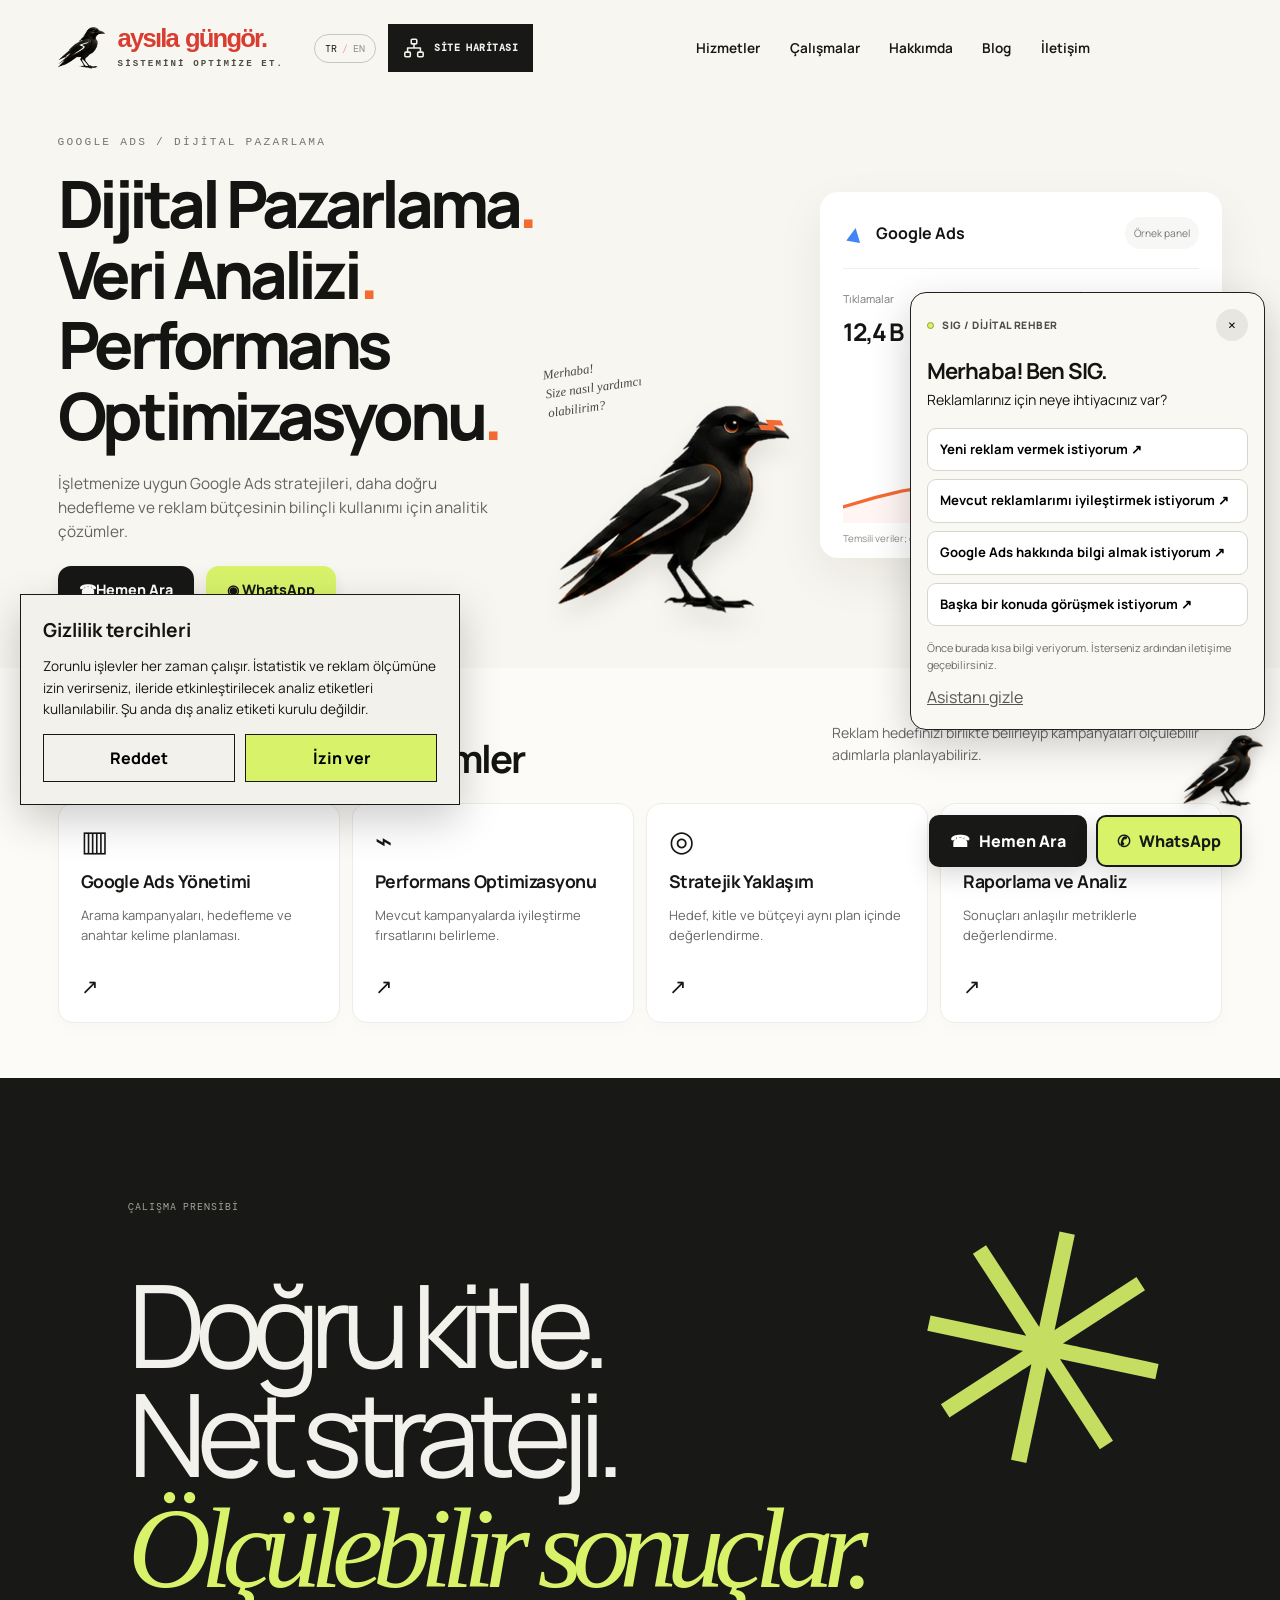
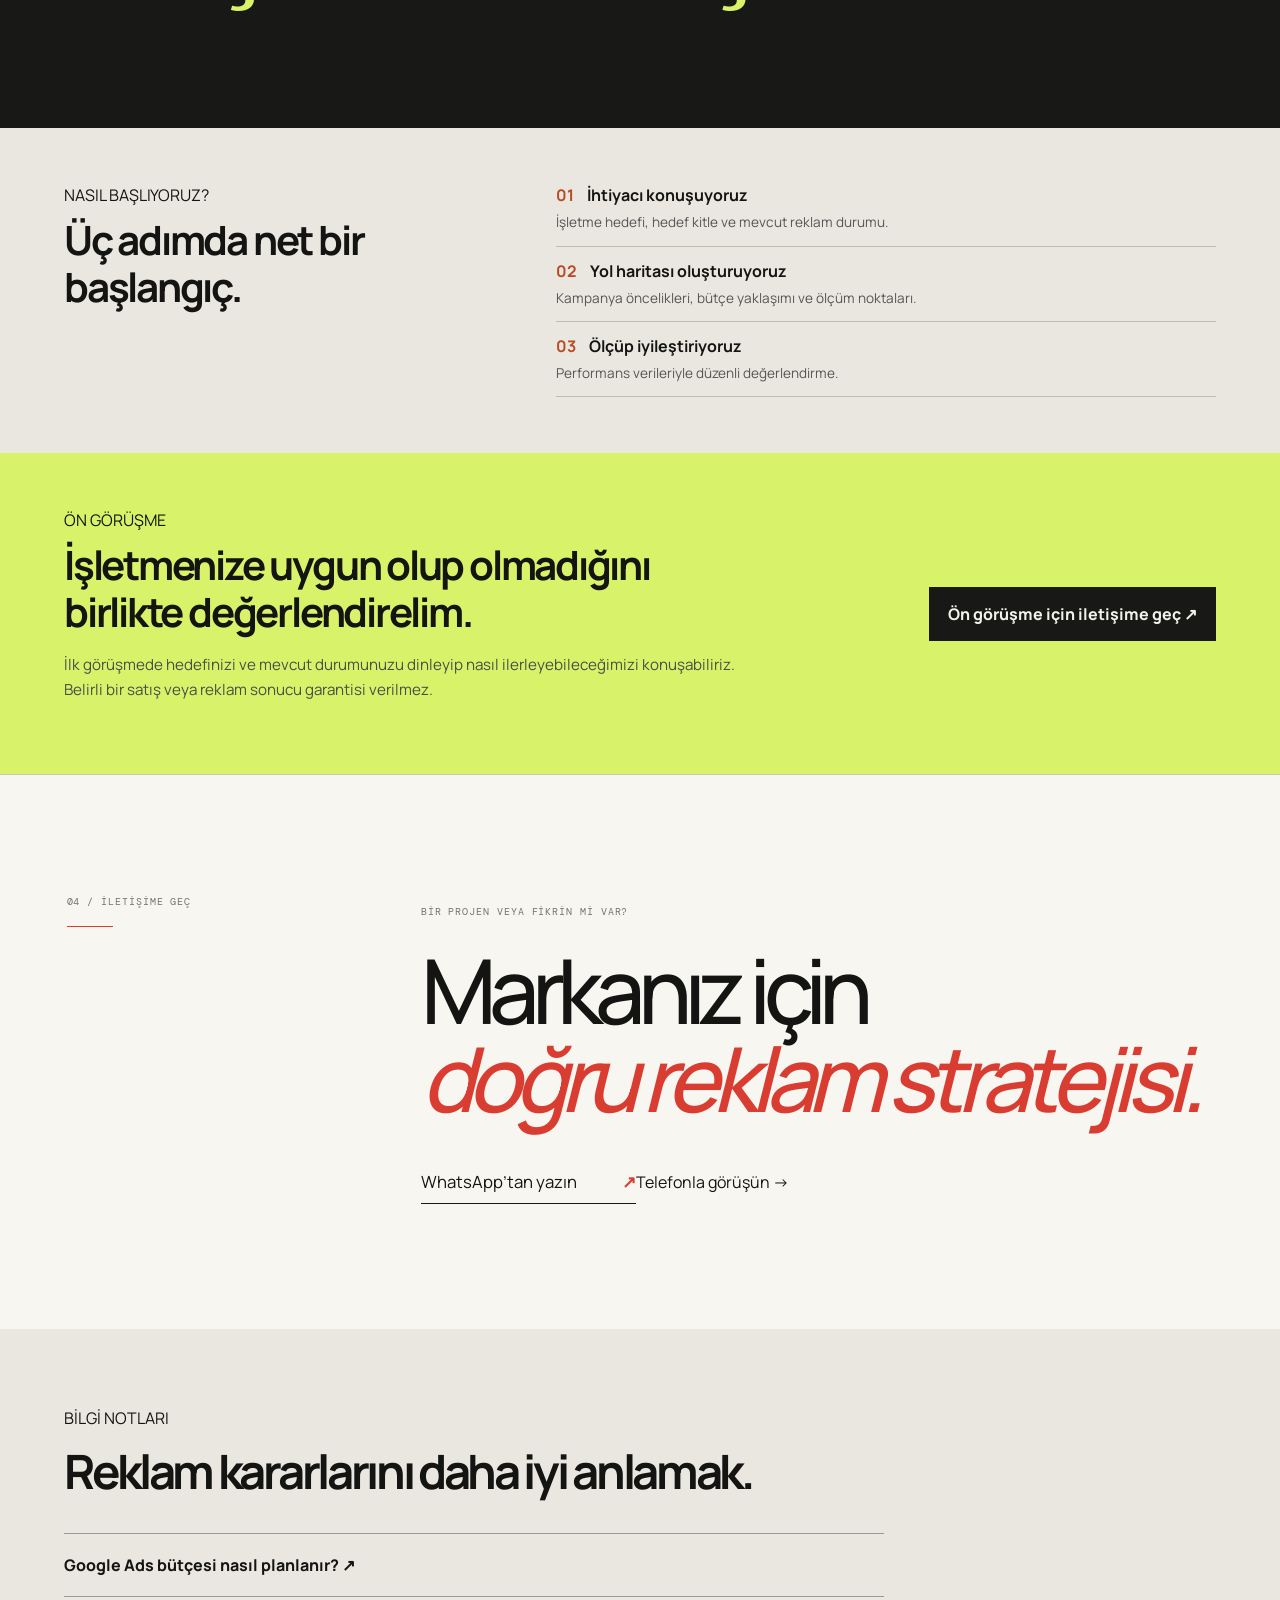
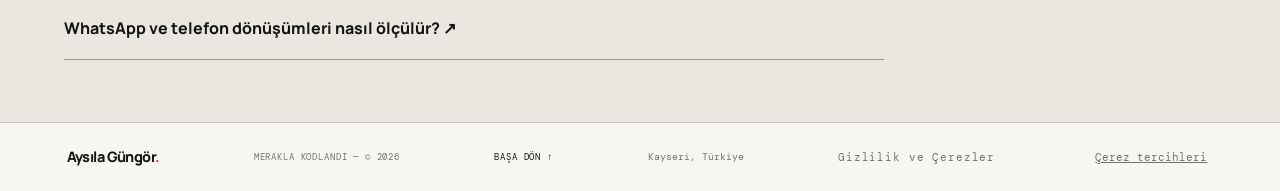
==== index.html @ c6b70a12 "Add files via upload" ====
<!DOCTYPE html>

<html lang="tr">
<head>
<meta charset="utf-8"/>
<meta content="width=device-width, initial-scale=1" name="viewport"/>
<meta content="#f3f1eb" name="theme-color"/>
<meta content="Google Ads &amp; Dijital Pazarlama — Google Ads, dijital reklam planlaması ve performans analizi." name="description"/>
<title>Google Ads &amp; Dijital Pazarlama | Aysıla Güngör</title>
<link href="https://fonts.googleapis.com" rel="preconnect"/>
<link crossorigin="" href="https://fonts.gstatic.com" rel="preconnect"/>
<link href="https://fonts.googleapis.com/css2?family=DM+Mono:wght@400;500&amp;family=Manrope:wght@400;500;600;700;800&amp;display=swap" rel="stylesheet"/>
<link href="style.css" rel="stylesheet"/>
<script defer="" src="script.js"></script>
<meta content="index,follow" name="robots"/><meta content="website" property="og:type"/><meta content="Google Ads &amp; Dijital Pazarlama | Aysıla Güngör" property="og:title"/><meta content="Google Ads kampanya planlaması, veri analizi ve performans optimizasyonu." property="og:description"/><meta content="tr_TR" property="og:locale"/><meta content="summary" name="twitter:card"/><link href="https://aysilagungor.com/" rel="canonical"/><!-- Google tag (gtag.js) - GA4 -->
<script async src="https://www.googletagmanager.com/gtag/js?id=G-F6K0K6B7WJ"></script>
<script>
  window.dataLayer = window.dataLayer || [];
  function gtag(){dataLayer.push(arguments);}
  gtag('js', new Date());
  gtag('config', 'G-F6K0K6B7WJ');
</script>
</head>
<body>
<div aria-hidden="true" class="cursor-orb"></div>
<div class="site-shell" id="top">
<header class="topbar">
<a aria-label="Aysıla Güngör — ana sayfa" class="wordmark" href="./"><img alt="" class="logo-crow" decoding="async" height="40" src="sig-crow.webp" width="44"/><span class="logo-text"><span class="brand-signature"><span class="brand-first">aysıla</span><span class="brand-surname">güngör<span class="brand-period">.</span></span></span><span class="brand-descriptor" data-en="OPTIMIZE YOUR SYSTEM." data-tr="SİSTEMİNİ OPTİMİZE ET.">SİSTEMİNİ OPTİMİZE ET.</span></span></a>
<div class="header-actions">
<button aria-label="Switch language" class="language-toggle" type="button"><span class="lang-tr active">TR</span><span class="lang-slash">/</span><span class="lang-en">EN</span></button>
<button aria-controls="site-nav" aria-expanded="false" aria-label="Site haritasını aç" class="menu-toggle" type="button"><span aria-hidden="true" class="sitemap-icon"><svg fill="none" height="22" stroke="currentColor" stroke-linecap="round" stroke-linejoin="round" stroke-width="1.7" viewbox="0 0 24 24" width="22"><rect height="5" rx="1" width="6" x="9" y="2.5"></rect><rect height="5" rx="1" width="6" x="2" y="16.5"></rect><rect height="5" rx="1" width="6" x="16" y="16.5"></rect><path d="M12 7.5v4.5M5 16.5v-4.5h14v4.5"></path></svg></span><span class="sitemap-label" data-en="SITE MAP" data-tr="SİTE HARİTASI">SİTE HARİTASI</span></button>
</div>
<nav aria-label="Ana menü" class="desktop-nav"><a data-en="Services" data-tr="Hizmetler" href="google-ads/">Hizmetler</a><a data-en="Work" data-tr="Çalışmalar" href="calismalar/">Çalışmalar</a><a data-en="About" data-tr="Hakkımda" href="hakkimda/">Hakkımda</a><a data-en="Blog" data-tr="Blog" href="rehber/google-ads-butce/">Blog</a><a data-en="Contact" data-tr="İletişim" href="iletisim/">İletişim</a></nav><nav aria-label="Site haritası" class="site-nav" id="site-nav"><a aria-current="page" data-en="Home" data-tr="Ana Sayfa" href="./">Ana Sayfa</a><a data-en="Google Ads" data-tr="Google Ads" href="./google-ads/">Google Ads</a><a data-en="Work" data-tr="Çalışmalar" href="./calismalar/">Çalışmalar</a><a data-en="About" data-tr="Hakkımda" href="./hakkimda/">Hakkımda</a><a data-en="Contact" data-tr="İletişim" href="./iletisim/">İletişim</a></nav>
</header>
<main>
<section aria-labelledby="hero-title" class="hero"><div class="landing-grid">
<div class="landing-copy">
<p class="landing-kicker" data-en="GOOGLE ADS / DIGITAL MARKETING" data-tr="GOOGLE ADS / DİJİTAL PAZARLAMA">GOOGLE ADS / DİJİTAL PAZARLAMA</p>
<h1 id="hero-title"><span data-en="Digital Marketing" data-tr="Dijital Pazarlama">Dijital Pazarlama</span><em>.</em><span data-en="Data Analysis" data-tr="Veri Analizi">Veri Analizi</span><em>.</em><span data-en="Performance" data-tr="Performans">Performans</span><span data-en="Optimization" data-tr="Optimizasyonu">Optimizasyonu</span><em>.</em></h1>
<p class="landing-intro" data-en="Google Ads strategies tailored to your business, focused targeting and analytical approaches to ad spend." data-tr="İşletmenize uygun Google Ads stratejileri, daha doğru hedefleme ve reklam bütçesinin bilinçli kullanımı için analitik çözümler.">İşletmenize uygun Google Ads stratejileri, daha doğru hedefleme ve reklam bütçesinin bilinçli kullanımı için analitik çözümler.</p>
<div class="landing-cta"><a class="landing-call" href="tel:+905414140489">☎ <span data-en="Call Now" data-tr="Hemen Ara">Hemen Ara</span></a><a class="landing-whatsapp" href="https://wa.me/905414140489?text=Merhaba%2C%20Google%20Ads%20hizmetleriniz%20hakk%C4%B1nda%20bilgi%20almak%20istiyorum." rel="noopener noreferrer" target="_blank">◉ WhatsApp</a></div>
</div>
<div class="landing-mascot"><span class="mascot-handnote" data-en="Hi! How can I help?" data-tr="Merhaba! Size nasıl yardımcı olabilirim?">Merhaba!<br/>Size nasıl yardımcı olabilirim?</span><img alt="SIG, siyah karga maskotumuz" fetchpriority="high" height="382" src="./sig-crow.webp" width="422"/><span aria-hidden="true" class="mascot-sparks">⌁</span></div>
<div class="landing-performance"><div class="performance-head"><span class="ads-mark">▲</span><strong>Google Ads</strong><span class="performance-period" data-en="Sample dashboard" data-tr="Örnek panel">Örnek panel</span></div><div class="performance-metrics"><div><small data-en="Clicks" data-tr="Tıklamalar">Tıklamalar</small><strong>12,4 B</strong></div><div><small data-en="Conversions" data-tr="Dönüşümler">Dönüşümler</small><strong>356</strong></div><div><small data-en="Avg. CPC" data-tr="Ort. TBM">Ort. TBM</small><strong>₺7,20</strong></div></div><svg aria-label="Örnek kampanya eğilim çizgisi" class="performance-chart" preserveaspectratio="none" role="img" viewbox="0 0 370 145"><path d="M0 130 L34 121 L62 115 L91 111 L120 92 L150 97 L180 76 L208 81 L235 59 L263 65 L289 48 L318 52 L345 31 L370 20" fill="none" stroke="#f36b32" stroke-linecap="round" stroke-linejoin="round" stroke-width="3"></path><path d="M0 130 L34 121 L62 115 L91 111 L120 92 L150 97 L180 76 L208 81 L235 59 L263 65 L289 48 L318 52 L345 31 L370 20 L370 145 L0 145Z" fill="#f36b32" opacity=".06"></path></svg><p class="performance-disclaimer" data-en="Illustrative figures; not real client results." data-tr="Temsili veriler; gerçek müşteri sonucu değildir.">Temsili veriler; gerçek müşteri sonucu değildir.</p></div>
</div></section><section aria-labelledby="landing-services-title" class="landing-services"><div class="landing-section-heading"><div><p class="landing-kicker" data-en="SERVICES" data-tr="HİZMETLER">HİZMETLER</p><h2 data-en="Solutions for Your Goals" data-tr="İhtiyacınıza Uygun Çözümler" id="landing-services-title">İhtiyacınıza Uygun Çözümler</h2></div><p data-en="We can define your advertising goals and plan measurable campaign steps." data-tr="Reklam hedefinizi birlikte belirleyip kampanyaları ölçülebilir adımlarla planlayabiliriz.">Reklam hedefinizi birlikte belirleyip kampanyaları ölçülebilir adımlarla planlayabiliriz.</p></div><div class="landing-service-grid"><a href="./google-ads/"><span class="landing-service-icon">▥</span><h3 data-en="Google Ads Management" data-tr="Google Ads Yönetimi">Google Ads Yönetimi</h3><p data-en="Search campaigns, targeting and keyword planning." data-tr="Arama kampanyaları, hedefleme ve anahtar kelime planlaması.">Arama kampanyaları, hedefleme ve anahtar kelime planlaması.</p><b>↗</b></a><a href="./google-ads/"><span class="landing-service-icon">⌁</span><h3 data-en="Performance Optimization" data-tr="Performans Optimizasyonu">Performans Optimizasyonu</h3><p data-en="Identify improvement opportunities in existing campaigns." data-tr="Mevcut kampanyalarda iyileştirme fırsatlarını belirleme.">Mevcut kampanyalarda iyileştirme fırsatlarını belirleme.</p><b>↗</b></a><a href="./hakkimda/"><span class="landing-service-icon">◎</span><h3 data-en="Strategic Approach" data-tr="Stratejik Yaklaşım">Stratejik Yaklaşım</h3><p data-en="Aligning goals, audience and budget in one plan." data-tr="Hedef, kitle ve bütçeyi aynı plan içinde değerlendirme.">Hedef, kitle ve bütçeyi aynı plan içinde değerlendirme.</p><b>↗</b></a><a href="./calismalar/"><span class="landing-service-icon">▤</span><h3 data-en="Reporting and Analysis" data-tr="Raporlama ve Analiz">Raporlama ve Analiz</h3><p data-en="Reviewing results with understandable metrics." data-tr="Sonuçları anlaşılır metriklerle değerlendirme.">Sonuçları anlaşılır metriklerle değerlendirme.</p><b>↗</b></a></div></section>

<section class="manifesto">
<span class="manifesto-label" data-en="A WORKING PRINCIPLE" data-tr="ÇALIŞMA PRENSİBİ">ÇALIŞMA PRENSİBİ</span>
<p><span data-en="Right audience." data-tr="Doğru kitle.">Doğru kitle.</span><br/><span data-en="Clear strategy." data-tr="Net strateji.">Net strateji.</span><br/><em data-en="Measurable results." data-tr="Ölçülebilir sonuçlar.">Ölçülebilir sonuçlar.</em></p>
<span aria-hidden="true" class="manifesto-mark">✳</span>
</section>
<section class="compact-section mini-process"><div><span class="section-overline" data-en="HOW WE START" data-tr="NASIL BAŞLIYORUZ?">NASIL BAŞLIYORUZ?</span><h2 data-en="A clear start in three steps." data-tr="Üç adımda net bir başlangıç.">Üç adımda net bir başlangıç.</h2></div><ol><li><strong data-en="Discuss the need" data-tr="İhtiyacı konuşuyoruz">İhtiyacı konuşuyoruz</strong><span data-en="Business goal, audience and current advertising setup." data-tr="İşletme hedefi, hedef kitle ve mevcut reklam durumu.">İşletme hedefi, hedef kitle ve mevcut reklam durumu.</span></li><li><strong data-en="Build a plan" data-tr="Yol haritası oluşturuyoruz">Yol haritası oluşturuyoruz</strong><span data-en="Campaign priorities, budget approach and measurement points." data-tr="Kampanya öncelikleri, bütçe yaklaşımı ve ölçüm noktaları.">Kampanya öncelikleri, bütçe yaklaşımı ve ölçüm noktaları.</span></li><li><strong data-en="Measure and refine" data-tr="Ölçüp iyileştiriyoruz">Ölçüp iyileştiriyoruz</strong><span data-en="Regular reviews informed by performance data." data-tr="Performans verileriyle düzenli değerlendirme.">Performans verileriyle düzenli değerlendirme.</span></li></ol></section><section class="compact-section reassurance"><div><span class="section-overline" data-en="INTRODUCTORY CHAT" data-tr="ÖN GÖRÜŞME">ÖN GÖRÜŞME</span><h2 data-en="Let's see whether it's a fit for your business." data-tr="İşletmenize uygun olup olmadığını birlikte değerlendirelim.">İşletmenize uygun olup olmadığını birlikte değerlendirelim.</h2><p data-en="In the first conversation, we can discuss your goals and current situation. No specific sales or advertising outcome is guaranteed." data-tr="İlk görüşmede hedefinizi ve mevcut durumunuzu dinleyip nasıl ilerleyebileceğimizi konuşabiliriz. Belirli bir satış veya reklam sonucu garantisi verilmez.">İlk görüşmede hedefinizi ve mevcut durumunuzu dinleyip nasıl ilerleyebileceğimizi konuşabiliriz. Belirli bir satış veya reklam sonucu garantisi verilmez.</p></div><a data-en="Get in touch for an introductory chat ↗" data-tr="Ön görüşme için iletişime geç ↗" href="./iletisim/">Ön görüşme için iletişime geç ↗</a></section><section class="contact section-grid" id="contact">
<div class="section-label"><span data-en="04 / START A CONVERSATION" data-tr="04 / İLETİŞİME GEÇ">04 / İLETİŞİME GEÇ</span><span class="label-rule"></span></div>
<div class="contact-main">
<p class="eyebrow" data-en="HAVE A PROJECT OR AN IDEA?" data-tr="BİR PROJEN VEYA FİKRİN Mİ VAR?">BİR PROJEN VEYA FİKRİN Mİ VAR?</p>
<h2><span data-en="For your brand," data-tr="Markanız için">Markanız için</span><br/><em data-en="a focused ad strategy." data-tr="doğru reklam stratejisi.">doğru reklam stratejisi.</em></h2>
<a class="contact-link" data-conversion="whatsapp_click" data-measurement="click-intent" href="https://wa.me/905414140489?text=Merhaba%2C%20web%20siteniz%20%C3%BCzerinden%20ula%C5%9F%C4%B1yorum.%20Google%20Ads%20ve%20dijital%20reklam%20hizmetleriniz%20hakk%C4%B1nda%20bilgi%20almak%20istiyorum." rel="noopener noreferrer" target="_blank"><span data-en="Message on WhatsApp" data-tr="WhatsApp’tan yazın">WhatsApp’tan yazın</span> <b>↗</b></a><a class="contact-phone" data-conversion="phone_click" data-en="Call by phone →" data-measurement="click-intent" data-tr="Telefonla görüşün →" href="tel:+905414140489">Telefonla görüşün →</a>
</div>
</section>
<section class="content-preview"><p class="section-overline" data-en="INSIGHTS" data-tr="BİLGİ NOTLARI">BİLGİ NOTLARI</p><h2 data-en="Understand ad decisions better." data-tr="Reklam kararlarını daha iyi anlamak.">Reklam kararlarını daha iyi anlamak.</h2><div class="preview-links"><a data-en="How to plan a Google Ads budget ↗" data-tr="Google Ads bütçesi nasıl planlanır? ↗" href="./rehber/google-ads-butce/">Google Ads bütçesi nasıl planlanır? ↗</a><a data-en="How to measure WhatsApp and phone clicks ↗" data-tr="WhatsApp ve telefon dönüşümleri nasıl ölçülür? ↗" href="./rehber/donusum-takibi/">WhatsApp ve telefon dönüşümleri nasıl ölçülür? ↗</a></div></section></main>
<footer class="footer">
<a class="footer-name" href="./">Aysıla Güngör<span>.</span></a>
<span><span data-en="BUILT WITH CURIOSITY" data-tr="MERAKLA KODLANDI">MERAKLA KODLANDI</span> — © <span id="year"></span></span>
<a class="back-top" href="#top"><span data-en="BACK TO TOP" data-tr="BAŞA DÖN">BAŞA DÖN</span> ↑</a><span class="footer-location" data-en="Kayseri, Türkiye" data-tr="Kayseri, Türkiye">Kayseri, Türkiye</span><a class="footer-privacy" data-en="Privacy &amp; Cookies" data-tr="Gizlilik ve Çerezler" href="./gizlilik/">Gizlilik ve Çerezler</a><button class="privacy-settings" data-en="Cookie preferences" data-tr="Çerez tercihleri" type="button">Çerez tercihleri</button>
</footer>
</div>
<aside aria-label="Telefon ve WhatsApp iletişim seçenekleri" class="conversion-dock"><a aria-label="Telefonla ara" class="conversion-dock-secondary" data-conversion="phone_click" data-measurement="click-intent" href="tel:+905414140489"><span aria-hidden="true" class="dock-icon">☎</span><span data-en="Call Now" data-tr="Hemen Ara">Hemen Ara</span></a><a aria-label="WhatsApp üzerinden mesaj gönder" class="conversion-dock-primary" data-conversion="whatsapp_click" data-measurement="click-intent" href="https://wa.me/905414140489?text=Merhaba%2C%20web%20siteniz%20%C3%BCzerinden%20ula%C5%9F%C4%B1yorum.%20Google%20Ads%20ve%20dijital%20reklam%20hizmetleriniz%20hakk%C4%B1nda%20bilgi%20almak%20istiyorum." rel="noopener noreferrer" target="_blank"><span aria-hidden="true" class="dock-icon">✆</span><span>WhatsApp</span></a></aside><section aria-label="Çerez tercihleri" class="privacy-consent" hidden="" id="privacy-consent"><strong data-en="Privacy preferences" data-tr="Gizlilik tercihleri">Gizlilik tercihleri</strong><p data-en="Essential features always work. If you allow analytics and ad measurement, tracking tags can be enabled later. No external analytics tag is currently installed." data-tr="Zorunlu işlevler her zaman çalışır. İstatistik ve reklam ölçümüne izin verirseniz, ileride etkinleştirilecek analiz etiketleri kullanılabilir. Şu anda dış analiz etiketi kurulu değildir.">Zorunlu işlevler her zaman çalışır. İstatistik ve reklam ölçümüne izin verirseniz, ileride etkinleştirilecek analiz etiketleri kullanılabilir. Şu anda dış analiz etiketi kurulu değildir.</p><div><button data-consent="deny" data-en="Reject" data-tr="Reddet" type="button">Reddet</button><button data-consent="accept" data-en="Allow" data-tr="İzin ver" type="button">İzin ver</button></div></section><aside aria-label="SIG reklam asistanı" class="sig-assistant" id="sig-assistant">
<div class="sig-dialog" hidden="" id="sig-dialog">
<div class="sig-dialog-top"><span class="sig-ident"><span class="sig-status"></span> SIG / DİJİTAL REHBER</span><button aria-label="Asistanı kapat" class="sig-close" title="Kapat" type="button">×</button></div>
<div class="sig-greeting"><strong data-en="Hello! I'm SIG." data-tr="Merhaba! Ben SIG.">Merhaba! Ben SIG.</strong><p data-en="How can I help with your advertising?" data-tr="Reklamlarınız için neye ihtiyacınız var?">Reklamlarınız için neye ihtiyacınız var?</p></div>
<div aria-label="İletişim konuları" class="sig-choices" role="group">
<button data-en="I want to start advertising ↗" data-sig-topic="new" data-tr="Yeni reklam vermek istiyorum ↗" type="button">Yeni reklam vermek istiyorum ↗</button>
<button data-en="I want to improve my ads ↗" data-sig-topic="improve" data-tr="Mevcut reklamlarımı iyileştirmek istiyorum ↗" type="button">Mevcut reklamlarımı iyileştirmek istiyorum ↗</button>
<button data-en="I'd like to learn about Google Ads ↗" data-sig-topic="info" data-tr="Google Ads hakkında bilgi almak istiyorum ↗" type="button">Google Ads hakkında bilgi almak istiyorum ↗</button>
<button data-en="I'd like to discuss something else ↗" data-sig-topic="other" data-tr="Başka bir konuda görüşmek istiyorum ↗" type="button">Başka bir konuda görüşmek istiyorum ↗</button>
</div><div aria-live="polite" class="sig-answer" hidden="" id="sig-answer"><strong class="sig-answer-title"></strong><p class="sig-answer-body"></p><div class="sig-answer-actions"><button class="sig-back" data-en="← Ask something else" data-tr="← Başka soru sor" type="button">← Başka soru sor</button><a class="sig-more" data-en="Explore services ↗" data-tr="Hizmetleri incele ↗" href="google-ads/">Hizmetleri incele ↗</a><a class="sig-contact" data-en="Get in touch ↗" data-tr="İletişime geç ↗" href="iletisim/">İletişime geç ↗</a></div></div>
<p class="sig-note" data-en="I’ll answer briefly here first. You can contact me afterwards if you wish." data-tr="Önce burada kısa bilgi veriyorum. İsterseniz ardından iletişime geçebilirsiniz.">Önce burada kısa bilgi veriyorum. İsterseniz ardından iletişime geçebilirsiniz.</p>
<button class="sig-hide" data-en="Hide assistant" data-tr="Asistanı gizle" type="button">Asistanı gizle</button>
</div>
<button aria-controls="sig-dialog" aria-expanded="false" aria-label="SIG asistanını aç" class="sig-avatar" title="SIG ile konuş" type="button"><img alt="" decoding="async" height="98" src="sig-crow.webp" width="113"/></button>
<span class="sig-tooltip" data-en="Have a question?" data-tr="Sorularınız mı var?">Sorularınız mı var?</span>
</aside></body>
</html>
---- style.css ----
@charset "UTF-8";
:root{--paper:#f3f1eb;--ink:#181916;--muted:#73756d;--line:rgba(24,25,22,.22);--acid:#d8f36a;--red:#d93d32;--mono:"DM Mono",monospace;--sans:"Manrope",Arial,sans-serif}
*{box-sizing:border-box}html{scroll-behavior:smooth}body{margin:0;background:var(--paper);color:var(--ink);font-family:var(--sans);-webkit-font-smoothing:antialiased;cursor:crosshair}a{color:inherit;text-decoration:none}button{font:inherit}::selection{background:var(--acid);color:var(--ink)}.site-shell{width:min(100%,1800px);margin:0 auto;overflow:hidden}.topbar{min-height:82px;padding:0 5.2vw;display:flex;align-items:center;gap:34px;border-bottom:1px solid var(--line);position:relative;z-index:10}.wordmark{font-size:1.2rem;font-weight:800;letter-spacing:-.1em}.wordmark span,.footer-name span{color:var(--red)}.topbar-note,.eyebrow,.hero-index,.hero-bottom,.section-label,.manifesto-label,.footer,.contact-note{font-family:var(--mono);font-size:.64rem;letter-spacing:.09em}.topbar-note{color:var(--muted);margin-right:auto}.header-actions{display:flex;align-items:center;gap:22px}.language-toggle{border:1px solid var(--line);background:transparent;border-radius:99px;padding:7px 10px;font-family:var(--mono);font-size:.65rem;cursor:pointer}.language-toggle span{opacity:.42}.language-toggle .active{opacity:1;color:var(--ink)}.lang-slash{padding:0 5px;color:var(--red)}.site-nav{display:flex;gap:clamp(18px,3vw,48px);align-items:center;font-size:.78rem}.site-nav a:hover{opacity:.6}.site-nav b{color:var(--red);margin-left:4px}.menu-toggle{display:none;border:0;background:transparent;cursor:pointer}.hero{min-height:790px;padding:34px 5.2vw 24px;position:relative;display:flex;flex-direction:column;isolation:isolate}.hero-meta,.hero-bottom{display:flex;justify-content:space-between;align-items:center;gap:20px}.eyebrow{display:inline-flex;align-items:center;gap:9px}.status-dot{width:7px;height:7px;background:var(--red);border-radius:50%;display:inline-block;animation:pulse 1.8s infinite}.hero-index{color:var(--muted)}.hero-content{position:relative;z-index:2;margin:auto 0;padding:52px 0 64px}.hero-kicker{font-size:.88rem;margin:0 0 20px 8px;color:var(--muted)}h1{font-size:clamp(3.4rem,10vw,10rem);line-height:.88;letter-spacing:-.105em;font-weight:600;margin:0;max-width:1250px}.hero-line{display:block;position:relative;width:max-content;max-width:100%}.line-two{padding-left:7.8vw}.line-three{padding-left:17.2vw}.line-four{padding-left:28vw}.hero-line em{font-family:Georgia,"Times New Roman",serif;font-weight:400;letter-spacing:-.1em;color:var(--red)}.hero-line i{font-style:normal;color:var(--ink);background:var(--acid);display:inline-block;transform:rotate(8deg);margin-left:.03em}.hero-aside{position:absolute;right:1.5%;bottom:45px;width:min(220px,22%);display:flex;flex-direction:column;align-items:flex-start;gap:24px}.hero-aside p{font-size:.82rem;line-height:1.7;margin:0;max-width:230px}.round-link{width:42px;height:42px;display:grid;place-items:center;border:1px solid var(--ink);border-radius:50%;font-size:1.2rem;transition:background .25s,color .25s,transform .25s}.round-link:hover{background:var(--acid);transform:translateY(4px) rotate(-8deg)}.hero-bottom{padding-top:18px;border-top:1px solid var(--line);color:var(--muted)}.hero-bottom b{color:var(--red);font-size:.9rem;margin-left:8px}.hero-shape{position:absolute;z-index:-1;right:4%;top:19%;width:clamp(190px,25vw,380px);aspect-ratio:1;border:1px solid rgba(24,25,22,.13);border-radius:50%;display:grid;place-items:center;transform:rotate(-18deg);animation:orbit 24s linear infinite}.hero-shape:before,.hero-shape:after{content:"";position:absolute;inset:12%;border:1px solid rgba(24,25,22,.13);border-radius:50%}.hero-shape:after{inset:27%;border-color:rgba(217,61,50,.3)}.hero-shape span{font-family:Georgia,serif;font-size:4rem;font-style:italic;color:rgba(24,25,22,.07);transform:rotate(18deg)}.hero-shape i{position:absolute;top:13%;left:49%;width:12px;height:12px;border-radius:50%;background:var(--acid);box-shadow:0 0 0 7px rgba(216,243,106,.24)}.hero-sticker{position:absolute;right:5.5%;top:58%;width:90px;height:90px;border-radius:50%;background:var(--acid);display:flex;flex-direction:column;justify-content:center;align-items:center;font-family:var(--mono);font-size:.5rem;letter-spacing:.1em;transform:rotate(12deg);animation:float 4s ease-in-out infinite}.hero-sticker b{font-size:1.5rem;line-height:1.3}.section-grid{display:grid;grid-template-columns:minmax(170px,.7fr) 2fr;gap:6vw;padding:110px 5.2vw;border-top:1px solid var(--line)}.section-label{display:flex;flex-direction:column;gap:18px;color:var(--muted)}.label-rule{height:1px;width:46px;background:var(--red)}.intro-copy h2,.focus-heading h2,.contact-main h2{font-size:clamp(2.7rem,6vw,6.5rem);line-height:.98;letter-spacing:-.085em;font-weight:500;margin:0}.intro-copy h2 .indent{display:inline-block;padding-left:11vw}.intro-copy h2 em{color:var(--red)}.intro-bottom{display:flex;align-items:flex-end;justify-content:space-between;gap:40px;margin:60px 0 0 11vw}.intro-bottom p{max-width:430px;font-size:.96rem;line-height:1.9;margin:0}.hand-note{font-family:Georgia,serif;font-style:italic;font-size:1rem;white-space:nowrap;transform:rotate(-7deg);color:var(--red)}.focus-section{padding:100px 5.2vw 120px;background:#e9e7df;border-top:1px solid var(--line)}.focus-section>.section-label{margin-bottom:80px}.focus-heading{display:flex;align-items:flex-end;justify-content:space-between;gap:40px;margin-bottom:65px}.focus-heading h2 em{color:var(--red)}.focus-heading>p{max-width:260px;font-size:.86rem;line-height:1.8;color:var(--muted);margin:0 5% 5px 0}.focus-list{border-top:1px solid var(--line)}.focus-card{display:grid;grid-template-columns:80px 1fr 50px;gap:25px;align-items:start;padding:30px 8px 34px;border-bottom:1px solid var(--line);transition:padding .3s ease,background .3s ease;position:relative}.focus-card:before{content:"";position:absolute;inset:0 auto 0 0;width:0;background:var(--acid);z-index:0;transition:width .35s ease}.focus-card:hover:before{width:100%}.focus-card>*{position:relative;z-index:1}.focus-number{font-family:var(--mono);color:var(--red);font-size:.75rem;padding-top:10px}.focus-card h3{margin:0 0 10px;font-size:clamp(1.5rem,3vw,2.6rem);letter-spacing:-.06em;font-weight:500}.focus-card p{max-width:550px;margin:0;color:var(--muted);line-height:1.75;font-size:.88rem}.card-arrow{font-size:1.5rem;justify-self:end;transition:transform .25s}.focus-card:hover .card-arrow{transform:translate(4px,-4px);color:var(--red)}.manifesto{position:relative;padding:115px 10vw 125px;background:var(--ink);color:var(--paper);overflow:hidden}.manifesto-label{color:#a4a59d}.manifesto p{font-size:clamp(3.3rem,9vw,9rem);line-height:.95;letter-spacing:-.09em;margin:55px 0 0;position:relative;z-index:1}.manifesto p em{color:var(--acid);font-family:Georgia,serif;font-weight:400}.manifesto-mark{position:absolute;right:8%;top:16%;color:var(--acid);font-size:clamp(8rem,25vw,24rem);line-height:1;opacity:.9;transform:rotate(12deg);animation:spin 35s linear infinite}.contact{padding-top:120px;padding-bottom:125px}.contact-main .eyebrow{color:var(--muted);margin-bottom:28px}.contact-main h2{font-size:clamp(3rem,7vw,7.5rem)}.contact-main h2 em{color:var(--red)}.contact-link{margin-top:48px;display:inline-flex;align-items:center;gap:45px;padding-bottom:10px;border-bottom:1px solid var(--ink);font-size:1.05rem}.contact-link b{color:var(--red);transition:transform .2s}.contact-link:hover b{transform:translate(4px,-4px)}.contact-note{color:var(--muted);font-size:.6rem;letter-spacing:.02em;margin-top:22px}.footer{display:flex;justify-content:space-between;align-items:center;gap:20px;padding:24px 5.2vw;border-top:1px solid var(--line);color:var(--muted);font-size:.59rem}.footer-name{font-family:var(--sans);font-size:.9rem;letter-spacing:-.04em;font-weight:800;color:var(--ink)}.back-top{color:var(--ink)}.reveal{opacity:0;transform:translateY(32px) rotate(.4deg);transition:opacity .8s cubic-bezier(.2,.7,.2,1),transform .8s cubic-bezier(.2,.7,.2,1)}.reveal.is-visible{opacity:1;transform:translateY(0) rotate(0)}.cursor-orb{position:fixed;z-index:20;pointer-events:none;width:18px;height:18px;border:1px solid var(--ink);border-radius:50%;left:0;top:0;transform:translate(-50%,-50%);opacity:0;transition:width .2s,height .2s,background .2s;mix-blend-mode:multiply}.cursor-orb.is-active{opacity:.8}.cursor-orb.is-hover{width:40px;height:40px;background:var(--acid)}.language-toggle:focus-visible,.menu-toggle:focus-visible,a:focus-visible{outline:2px solid var(--red);outline-offset:4px}
@keyframes pulse{0%,100%{box-shadow:0 0 0 0 rgba(217,61,50,.3)}50%{box-shadow:0 0 0 7px rgba(217,61,50,0)}}@keyframes orbit{to{transform:rotate(342deg)}}@keyframes float{0%,100%{translate:0 0;rotate:12deg}50%{translate:0 -10px;rotate:4deg}}@keyframes spin{to{transform:rotate(372deg)}}
@media(max-width:760px){body{cursor:auto}.cursor-orb{display:none}.topbar{min-height:72px;padding:0 6vw;gap:18px}.topbar-note{font-size:.48rem}.header-actions{gap:12px}.menu-toggle{display:flex;align-items:center;gap:9px;margin-left:auto;font-family:var(--mono);font-size:.62rem}.menu-icon{display:flex;flex-direction:column;gap:5px;width:19px}.menu-icon i{display:block;height:1px;background:var(--ink);width:100%}.site-nav{display:none;position:absolute;top:71px;left:0;right:0;padding:24px 6vw 28px;background:var(--paper);border-bottom:1px solid var(--line);flex-direction:column;align-items:flex-start;gap:20px}.site-nav.is-open{display:flex}.hero{min-height:720px;padding:25px 6vw 20px}.hero-index{display:none}.hero-content{padding:65px 0 150px;margin:auto 0}.hero-kicker{margin-left:2px;font-size:.75rem}h1{font-size:clamp(3rem,12vw,6rem);line-height:.92;letter-spacing:-.1em}.line-two{padding-left:4vw}.line-three{padding-left:10vw}.line-four{padding-left:21vw}.hero-aside{right:0;bottom:20px;width:74%;flex-direction:row;align-items:flex-end;gap:16px}.hero-aside p{font-size:.72rem}.round-link{flex:0 0 40px}.hero-shape{top:23%;right:-22%;width:68vw}.hero-sticker{right:7%;top:17%;width:66px;height:66px;font-size:.42rem}.hero-sticker b{font-size:1.2rem}.hero-bottom{font-size:.48rem}.hero-bottom>span:nth-child(2){display:none}.section-grid{grid-template-columns:1fr;gap:45px;padding:75px 6vw}.section-label{flex-direction:row;align-items:center}.label-rule{width:35px}.intro-copy h2,.focus-heading h2,.contact-main h2{font-size:clamp(2.7rem,10.5vw,5.2rem)}.intro-copy h2 .indent{padding-left:5vw}.intro-bottom{margin:38px 0 0 5vw;flex-direction:column;align-items:flex-start;gap:22px}.intro-bottom p{font-size:.88rem}.focus-section{padding:75px 6vw 85px}.focus-section>.section-label{margin-bottom:55px}.focus-heading{display:block;margin-bottom:45px}.focus-heading>p{margin:28px 0 0 8vw}.focus-card{grid-template-columns:34px 1fr 22px;gap:12px;padding:24px 0 27px}.focus-card h3{font-size:1.5rem}.focus-card p{font-size:.81rem}.manifesto{padding:80px 6vw 90px}.manifesto p{font-size:clamp(3.1rem,11.5vw,6rem);margin-top:42px}.manifesto-mark{right:-5%;top:32%;font-size:11rem}.contact{padding-top:80px;padding-bottom:85px}.contact-main .eyebrow{margin-bottom:25px}.footer{padding:22px 6vw;flex-wrap:wrap;font-size:.5rem}.footer>span{order:3;width:100%}}
@media(prefers-reduced-motion:reduce){html{scroll-behavior:auto}*,*::before,*::after{animation-duration:.01ms!important;animation-iteration-count:1!important;transition-duration:.01ms!important;scroll-behavior:auto!important}.reveal{opacity:1;transform:none}.cursor-orb{display:none}}

/* Client-facing actions and honest, in-progress portfolio */
.hero-actions{display:flex;align-items:center;gap:25px;flex-wrap:wrap;margin:30px 0 0 8px}.primary-link{display:inline-flex;align-items:center;gap:28px;background:var(--ink);color:var(--paper);padding:14px 17px;font-size:.76rem;transition:background .25s,color .25s,transform .25s}.primary-link b{font-size:1rem;color:var(--acid)}.primary-link:hover{background:var(--acid);color:var(--ink);transform:translateY(-3px)}.primary-link:hover b{color:var(--ink)}.text-link{font-size:.73rem;color:var(--muted);border-bottom:1px solid var(--line);padding-bottom:5px}.text-link:hover{color:var(--red)}
.work-section{padding:100px 5.2vw 90px;border-top:1px solid var(--line)}.work-section>.section-label{margin-bottom:70px}.work-heading{display:flex;align-items:flex-end;justify-content:space-between;gap:40px;margin-bottom:48px}.work-heading h2{font-size:clamp(3rem,7vw,7rem);line-height:.95;letter-spacing:-.085em;font-weight:500;margin:0}.work-heading h2 em{font-family:Georgia,serif;color:var(--red);font-weight:400}.work-heading>p{max-width:350px;color:var(--muted);font-size:.83rem;line-height:1.8;margin:0 3% 5px 0}.work-grid{display:grid;grid-template-columns:1fr 1fr;gap:18px}.work-card{background:#e9e7df;min-width:0;overflow:hidden}.work-card-dark{background:var(--ink);color:var(--paper)}.work-card-wide{grid-column:1/-1;display:grid;grid-template-columns:1.1fr 1fr}.work-art{height:280px;position:relative;overflow:hidden;background:#d8f36a;color:var(--ink)}.work-card-dark .work-art{background:#262822;color:var(--paper)}.work-card-wide .work-art{height:100%;min-height:290px;background:#d8d5ca}.art-label{position:absolute;top:20px;left:22px;font-family:var(--mono);font-size:.56rem;letter-spacing:.08em;opacity:.7}.search-window{position:absolute;left:12%;top:30%;width:72%;padding:17px 19px;background:var(--paper);color:var(--ink);border:1px solid rgba(24,25,22,.2);transform:rotate(-4deg);box-shadow:9px 9px 0 rgba(217,61,50,.8)}.search-window span{display:inline-block;width:6px;height:6px;border-radius:50%;background:var(--red);margin-right:4px}.search-window b{display:block;font-size:clamp(1.5rem,3vw,2.4rem);letter-spacing:-.07em;margin-top:16px}.search-window i{position:absolute;right:18px;bottom:16px;font-style:normal;color:var(--red);font-size:1.3rem}.art-orbit{position:absolute;width:160px;height:160px;border:1px solid var(--acid);border-radius:50%;right:-20px;top:-25px}.art-orbit:after{content:"";position:absolute;inset:22px;border:1px solid var(--red);border-radius:50%}.systems-art{background:#e9e7df}.node{position:absolute;display:grid;place-items:center;padding:12px 15px;border:1px solid var(--ink);background:var(--paper);font-family:var(--mono);font-size:.6rem;letter-spacing:.05em;z-index:2}.node-a{left:10%;top:36%}.node-b{left:43%;top:53%;background:var(--acid)}.node-c{right:8%;top:28%}.node-link{position:absolute;height:1px;background:var(--red);transform-origin:left center}.link-a{left:23%;top:45%;width:24%;transform:rotate(16deg)}.link-b{left:57%;top:54%;width:27%;transform:rotate(-29deg)}.analysis-art{background:#d8f36a}.chart-axis{position:absolute;left:10%;right:10%;bottom:19%;height:1px;background:rgba(24,25,22,.4)}.chart-bar{position:absolute;bottom:19%;width:12%;background:rgba(24,25,22,.16);border:1px solid var(--ink);border-bottom:0}.bar-one{left:20%;height:30%}.bar-two{left:43%;height:50%}.bar-three{left:66%;height:68%}.chart-line{position:absolute;left:18%;right:16%;top:35%;height:35%;border-top:2px solid var(--red);transform:skewY(-15deg)}.chart-line i{position:absolute;top:-5px;width:8px;height:8px;border-radius:50%;background:var(--red)}.chart-line i:nth-child(1){left:0}.chart-line i:nth-child(2){left:32%;top:1px}.chart-line i:nth-child(3){left:65%;top:-9px}.chart-line i:nth-child(4){right:0;top:-20px}.analysis-mark{position:absolute;right:8%;bottom:8%;font-family:Georgia,serif;font-size:3rem;opacity:.7}.work-card-info{padding:25px 27px 28px}.work-tags{display:flex;justify-content:space-between;gap:10px;font-family:var(--mono);font-size:.57rem;letter-spacing:.08em;color:var(--red);margin-bottom:20px}.work-card h3{font-size:clamp(1.45rem,2.5vw,2.1rem);letter-spacing:-.06em;font-weight:500;line-height:1.1;margin:0 0 13px}.work-card-info p{max-width:520px;color:var(--muted);font-size:.82rem;line-height:1.8;margin:0 0 25px}.work-card-dark .work-card-info p{color:#b9bbb2}.work-status{display:inline-block;border:1px solid var(--line);padding:7px 9px;font-family:var(--mono);font-size:.52rem;letter-spacing:.07em}.work-card-dark .work-status{border-color:#55574f;color:var(--acid)}.work-footer{display:flex;justify-content:space-between;align-items:center;gap:20px;padding-top:23px;margin-top:25px;border-top:1px solid var(--line);font-family:var(--mono);font-size:.58rem;letter-spacing:.06em;color:var(--muted)}.work-footer a{color:var(--ink);font-family:var(--sans);font-size:.78rem;letter-spacing:0}.work-footer a:hover{color:var(--red)}
@media(max-width:760px){.hero-actions{margin:22px 0 0 2px;gap:16px}.primary-link{padding:12px 13px;gap:16px;font-size:.7rem}.text-link{font-size:.67rem}.work-section{padding:75px 6vw 70px}.work-section>.section-label{margin-bottom:50px}.work-heading{display:block;margin-bottom:35px}.work-heading h2{font-size:clamp(3rem,11vw,5rem)}.work-heading>p{margin:25px 0 0 7vw;font-size:.8rem}.work-grid{grid-template-columns:1fr;gap:15px}.work-card-wide{grid-column:auto;display:block}.work-card-wide .work-art{height:250px;min-height:0}.work-art{height:240px}.work-card-info{padding:22px 20px 24px}.work-footer{align-items:flex-start;flex-direction:column;line-height:1.7}.work-tags{font-size:.51rem}}

/* v11 multi-page layout */
.site-nav a[aria-current="page"]{color:var(--orange)}
.subpage-hero{padding:110px clamp(24px,5vw,92px) 95px;background:var(--acid);min-height:420px}
.subpage-hero h1{font-size:clamp(3.8rem,9vw,9rem);letter-spacing:-.085em;line-height:1.05;margin:20px 0 26px}
.subpage-hero>p:not(.hero-kicker){font-size:clamp(1rem,2vw,1.45rem);max-width:720px;line-height:1.5;margin-bottom:34px}
.subpage-hero .section-cta{background:var(--ink);color:var(--paper)}
.subpage-hero .section-cta:hover{background:var(--orange);color:var(--ink)}
.home-explore{padding:30px clamp(24px,5vw,92px) 70px;display:flex;gap:25px;align-items:center;flex-wrap:wrap}
.home-inline-link{font-weight:700;border-bottom:1px solid currentColor;padding-bottom:6px}
.home-location{padding:26px clamp(24px,5vw,92px);background:var(--acid);display:flex;align-items:center;justify-content:space-between;gap:20px;font-size:.8rem;font-weight:750;letter-spacing:.03em}
.home-location a{text-decoration:underline;text-underline-offset:5px}
.about-extra,.location-section,.lead-section{padding:85px clamp(24px,5vw,92px)}
.about-extra{background:#e8e6de}
.about-extra h2,.location-section h2,.lead-section h2{font-size:clamp(2.7rem,6vw,6rem);letter-spacing:-.07em;line-height:1.1;margin:15px 0 25px}
.about-extra>p:last-child{max-width:760px;font-size:1.1rem;line-height:1.8}
.location-section{background:var(--acid);display:flex;justify-content:space-between;gap:40px;align-items:end}
.location-section p{line-height:1.6;max-width:580px}
.location-actions{display:flex;flex-direction:column;gap:15px;white-space:nowrap;font-weight:700}
.location-actions a{border-bottom:1px solid currentColor;padding-bottom:10px}
.lead-section{background:var(--paper)}
#lead-form{max-width:750px;display:grid;gap:12px}
#lead-form label{font-weight:700;font-size:.88rem;margin-top:15px}
#lead-form input,#lead-form textarea{width:100%;padding:17px 16px;background:#fff;border:1px solid #a9aaa2;border-radius:0;font:inherit;color:var(--ink)}
#lead-form input:focus,#lead-form textarea:focus{outline:2px solid var(--orange);outline-offset:2px}
#lead-form button{justify-self:start;background:var(--orange);color:var(--ink);padding:18px 23px;border:0;font:inherit;font-weight:800;cursor:pointer;margin-top:10px}
#lead-form button:hover{background:var(--acid)}
.form-note{max-width:680px;font-size:.82rem;line-height:1.6;color:#666}
@media(max-width:760px){.subpage-hero{padding:80px 22px 65px;min-height:0}.subpage-hero h1{font-size:clamp(3rem,12vw,5rem)}.location-section{display:block}.location-actions{margin-top:30px}.home-location{display:block;line-height:1.8}.home-location a{display:block;margin-top:8px}.about-extra,.location-section,.lead-section{padding:65px 22px}}

/* v12 — high-contrast editorial wordmark, compact location, message panel */
.topbar{min-height:98px}
.wordmark{display:flex;flex-direction:column;align-items:flex-start;justify-content:center;gap:5px;flex-shrink:0;padding:8px 0;letter-spacing:normal;line-height:1}
.brand-name{display:block;font-size:clamp(1.22rem,1.8vw,1.75rem);font-weight:850;letter-spacing:-.085em;color:var(--ink)}
.brand-last{color:var(--orange)}
.brand-dot{color:var(--ink)}
.brand-tagline{display:block;font-family:var(--mono);font-size:.61rem;font-weight:700;letter-spacing:.075em;text-transform:uppercase;color:#45483b;background:var(--acid);padding:5px 7px}
.footer-location{font-size:.62rem;letter-spacing:0;color:var(--muted)}
.chat-widget{position:fixed;right:clamp(16px,3vw,46px);bottom:calc(clamp(16px,2.6vw,38px) + 68px);z-index:102}
.chat-launcher{background:var(--ink);color:var(--paper);border:1px solid var(--ink);padding:13px 20px;font-size:.83rem;font-weight:750;cursor:pointer;box-shadow:0 7px 20px #0002}
.chat-launcher:hover{background:var(--orange);color:var(--ink)}
.chat-panel{position:absolute;right:0;bottom:calc(100% + 13px);width:min(360px,calc(100vw - 32px));background:var(--paper);border:1px solid var(--ink);box-shadow:0 14px 50px #0003}
.chat-panel[hidden]{display:none}
.chat-panel-head{display:flex;align-items:flex-start;justify-content:space-between;gap:12px;background:var(--ink);color:var(--paper);padding:18px 18px 16px}
.chat-panel-head strong,.chat-panel-head small{display:block}
.chat-panel-head small{font-size:.7rem;margin-top:6px;color:#d5d6ce}
.chat-close{border:0;background:none;color:var(--paper);font-size:1.7rem;line-height:1;cursor:pointer}
.chat-compose{padding:18px;display:flex;flex-direction:column;gap:11px}
.chat-compose label{font-weight:750;font-size:.82rem}
.chat-compose textarea{resize:vertical;width:100%;font:inherit;font-size:.87rem;line-height:1.5;padding:12px;border:1px solid #999b92;background:white}
.chat-compose textarea:focus{outline:2px solid var(--orange)}
.chat-compose button{padding:14px;background:var(--acid);border:0;font-weight:800;cursor:pointer}
.chat-compose button:hover{background:var(--orange)}
.chat-compose p{font-size:.68rem;line-height:1.5;color:var(--muted);margin:0}
@media(max-width:760px){.topbar{min-height:83px}.brand-name{font-size:1.2rem}.brand-tagline{font-size:.48rem}.topbar-note{display:none}.chat-widget{right:12px;bottom:calc(82px + env(safe-area-inset-bottom));}.chat-launcher{padding:11px 15px;font-size:.75rem}.chat-panel{bottom:calc(100% + 8px);max-height:65vh;overflow:auto}.footer-location{width:100%;order:2}}

/* v13: persistent contact actions + top-right site map menu */
.header-actions{margin-left:auto;gap:12px}
.topbar-note{margin-right:0}
.menu-toggle{display:inline-flex;align-items:center;justify-content:center;gap:9px;background:var(--ink);color:var(--paper);border:1px solid var(--ink);padding:12px 14px;cursor:pointer;white-space:nowrap;min-height:46px}
.menu-toggle:hover,.menu-toggle[aria-expanded="true"]{background:var(--orange);color:var(--ink)}
.sitemap-icon{display:inline-flex;align-items:center;justify-content:center}
.sitemap-label{font:700 .62rem/1 var(--mono);letter-spacing:.05em}
.site-nav{display:none;position:absolute;top:100%;right:clamp(16px,5.2vw,92px);left:auto;width:min(350px,calc(100vw - 32px));padding:16px;background:var(--paper);border:1px solid var(--ink);box-shadow:0 16px 38px rgba(0,0,0,.15);flex-direction:column;align-items:stretch;gap:0;z-index:110}
.site-nav.is-open{display:flex}
.site-nav a{padding:15px 13px;border-bottom:1px solid var(--line);font-size:.88rem;font-weight:700}
.site-nav a:last-child{border-bottom:0}
.site-nav a:hover{background:var(--acid);opacity:1}
.conversion-dock{position:fixed;z-index:120;right:clamp(16px,3vw,46px);bottom:clamp(16px,2.6vw,38px);display:flex!important;visibility:visible!important;gap:9px}
.conversion-dock a{display:inline-flex;align-items:center;justify-content:center;gap:9px;min-height:52px;padding:13px 19px;font-weight:800;box-shadow:0 8px 24px rgba(0,0,0,.15)}
@media(max-width:760px){
 .menu-toggle{display:inline-flex;padding:11px;min-width:46px;min-height:46px}
 .sitemap-label{display:none}
 .site-nav{top:100%;left:auto;right:12px;padding:12px;width:min(330px,calc(100vw - 24px));align-items:stretch}
 .conversion-dock{left:0;right:0;bottom:0;padding:10px 12px max(10px,env(safe-area-inset-bottom));background:rgba(243,241,235,.97);border-top:1px solid var(--line);box-shadow:none}
 .conversion-dock a{flex:1;min-height:48px;padding:10px 12px}
}

/* v14 conversion, content and privacy enhancements */
.conversion-feature,.content-preview,.portfolio-note,.editorial-article{padding:85px clamp(24px,5vw,92px)}
.conversion-feature{background:var(--acid)}
.conversion-feature h2,.content-preview h2,.portfolio-note h2{font-size:clamp(2.2rem,5vw,5rem);line-height:1.12;letter-spacing:-.07em;margin:15px 0 24px}
.conversion-feature p:not(.section-overline),.portfolio-note p{max-width:720px;line-height:1.75}
.conversion-feature>a{display:inline-block;margin-top:25px;padding:18px 22px;background:var(--ink);color:var(--paper);font-weight:750}
.content-preview{background:#e9e7df}.preview-links{display:flex;flex-direction:column;gap:0;max-width:820px;margin-top:35px}.preview-links a{padding:20px 0;border-top:1px solid #999;font-weight:750}.preview-links a:last-child{border-bottom:1px solid #999}
.portfolio-note{background:#e8e6df}
.editorial-article{max-width:1050px;margin:auto;line-height:1.8;font-size:1.04rem}
.editorial-article h2{font-size:clamp(1.7rem,3vw,2.6rem);line-height:1.15;letter-spacing:-.04em;margin:35px 0 14px}
.footer-privacy,.privacy-settings{font-size:.7rem;color:inherit;white-space:nowrap}
.privacy-settings{border:0;background:transparent;cursor:pointer;text-decoration:underline}
.privacy-consent{position:fixed;left:20px;bottom:95px;z-index:180;max-width:min(440px,calc(100vw - 40px));background:var(--paper);border:1px solid var(--ink);padding:22px;box-shadow:0 15px 40px #0003}
.privacy-consent[hidden]{display:none}
.privacy-consent strong{font-size:1.2rem}
.privacy-consent p{font-size:.85rem;line-height:1.6;margin:13px 0}
.privacy-consent>div{display:flex;gap:10px}
.privacy-consent button{flex:1;padding:12px;border:1px solid var(--ink);background:var(--paper);cursor:pointer;font-weight:750}
.privacy-consent button:last-child{background:var(--acid)}
@media(max-width:760px){.conversion-feature,.content-preview,.portfolio-note,.editorial-article{padding:60px 22px}.privacy-consent{left:12px;bottom:85px;max-width:calc(100vw - 24px)}}

/* v15: mobile-first compact, scan-friendly layout */
:root{--reading-width:1120px}
html{scroll-behavior:smooth}
body{overflow-x:hidden}
main>section{scroll-margin-top:76px}
.hero{min-height:auto!important}
.hero-content{padding-top:48px!important;padding-bottom:44px!important}
#hero-title{font-size:clamp(2.4rem,5.5vw,5.4rem)!important;line-height:1.12!important;letter-spacing:-.065em!important;max-width:1050px!important}
#hero-title .line-two{padding-left:0!important}
#hero-title .line-three{font-size:.84em!important}
.hero-aside{max-width:660px}
.hero-bottom{min-height:0}
.subpage-hero{min-height:0!important;padding-top:66px!important;padding-bottom:62px!important}
.subpage-hero h1{font-size:clamp(2.6rem,5.7vw,5.7rem)!important;letter-spacing:-.065em!important}
.subpage-hero>p:not(.hero-kicker){font-size:clamp(1rem,1.4vw,1.2rem)!important}
.process-content h2,.faq-content h2,.case-heading h2,.conversion-feature h2,.content-preview h2,.portfolio-note h2{font-size:clamp(2rem,3.7vw,3.8rem)!important;line-height:1.12}
.process-section,.faq-section,.case-section,.conversion-feature,.content-preview,.portfolio-note{padding-top:62px!important;padding-bottom:62px!important}
.process-grid{margin-top:32px;margin-bottom:28px}
.process-grid article{min-height:0;padding:22px}
.case-stats strong{font-size:clamp(1.9rem,3vw,3.2rem)}
.faq-content summary{padding:19px 4px}
.section-cta{min-height:48px}
a,button{touch-action:manipulation}
a:focus-visible,button:focus-visible,summary:focus-visible{outline:3px solid var(--orange);outline-offset:3px}
@media(max-width:760px){
 .topbar{min-height:76px!important}
 .hero{min-height:0!important}
 .hero-content{padding:26px 18px 24px!important}
 #hero-title{font-size:clamp(2rem,8vw,3.25rem)!important;line-height:1.13!important;letter-spacing:-.055em!important}
 #hero-title .line-three{font-size:.86em!important}
 .hero-aside{margin-top:15px}
 .hero-actions{margin-top:24px}
 .hero-bottom{padding-top:15px;padding-bottom:15px}
 .subpage-hero{padding:43px 20px 40px!important}
 .subpage-hero h1{font-size:clamp(2.3rem,9vw,3.65rem)!important;margin:14px 0 18px}
 .subpage-hero .section-cta{margin-top:4px}
 .process-section,.faq-section,.case-section,.conversion-feature,.content-preview,.portfolio-note{padding:45px 20px!important}
 .process-content h2,.faq-content h2,.case-heading h2,.conversion-feature h2,.content-preview h2,.portfolio-note h2{font-size:clamp(1.9rem,7vw,2.65rem)!important}
 .case-heading{margin:22px 0 25px}
 .case-stats>div{padding-top:19px;padding-bottom:19px}
 .case-stats strong{font-size:clamp(1.85rem,8vw,2.7rem)}
 .case-insight{margin-top:26px}
 .process-grid{margin:25px 0}
 .process-grid article{padding:19px}
 .process-grid h3{margin:12px 0 7px}
 .faq-content h2{margin-bottom:22px}
 .faq-content summary{font-size:1rem;padding:17px 3px}
 .conversion-dock a{min-height:50px!important;font-size:.8rem}
 .brand-name{font-size:1.16rem!important}
 .brand-tagline{font-size:.48rem!important}
}
@media(prefers-reduced-motion:reduce){html{scroll-behavior:auto}*,*::before,*::after{animation-duration:.01ms!important;transition-duration:.01ms!important}}

/* v16: denser, readable, confidence-building content */
.compact-section{padding:56px clamp(20px,5vw,76px);max-width:1280px;margin-inline:auto}
.compact-section h2{font-size:clamp(1.7rem,3.15vw,3.05rem);letter-spacing:-.055em;line-height:1.16;margin:11px 0 16px}
.compact-section p{font-size:.95rem;line-height:1.68;color:#4d4d46}
.compact-heading{max-width:670px;margin-bottom:24px}
.trust-strip{display:grid;grid-template-columns:repeat(3,1fr);gap:0;padding-top:17px;padding-bottom:17px;background:#e8e6df;max-width:none}
.trust-strip>div{display:flex;align-items:center;gap:13px;padding:14px 20px;border-right:1px solid #c7c6bd}
.trust-strip>div:last-child{border-right:0}
.trust-strip strong{color:#bb491f;font-size:1rem}
.trust-strip span{font-size:.85rem;font-weight:700}
.decision-section{padding-top:55px;padding-bottom:55px}
.decision-cards{display:grid;grid-template-columns:repeat(3,minmax(0,1fr));gap:14px}
.decision-cards article,.info-grid article{border:1px solid #c7c7bd;padding:23px;background:#f9f8f3}
.card-number{font-size:.66rem;font-weight:800;letter-spacing:.06em;color:#b64c24}
.decision-cards h3,.info-grid h3{font-size:clamp(1.08rem,1.65vw,1.45rem);line-height:1.28;letter-spacing:-.025em;margin:12px 0}
.decision-cards p,.info-grid p{margin:0}
.mini-process{display:grid;grid-template-columns:.9fr 1.3fr;gap:35px;background:#e9e7df;max-width:none}
.mini-process ol{padding:0;margin:0;list-style:none;counter-reset:step}
.mini-process li{display:grid;grid-template-columns:1fr;gap:6px;padding:13px 0;border-bottom:1px solid #bdbdb2;counter-increment:step}
.mini-process li:first-child{padding-top:0}
.mini-process li strong:before{content:"0" counter(step) "  ";color:#b84b25;margin-right:10px}
.mini-process li span{font-size:.85rem;line-height:1.5;color:#555}
.reassurance{background:var(--acid);max-width:none;display:flex;align-items:center;justify-content:space-between;gap:30px}
.reassurance>div{max-width:700px}
.reassurance a{display:inline-block;background:var(--ink);color:var(--paper);padding:16px 19px;font-weight:750;white-space:nowrap}
.info-grid{display:grid;grid-template-columns:repeat(2,minmax(0,1fr));gap:13px}
.scope-note{font-size:.78rem!important;margin-top:19px}
.service-clarity,.example-method,.values-section,.contact-guide{padding-top:44px;padding-bottom:44px}
.values-section .info-grid,.contact-guide .info-grid{grid-template-columns:repeat(3,minmax(0,1fr))}
@media(max-width:760px){
 .compact-section{padding:35px 18px}
 .compact-section h2{font-size:clamp(1.65rem,6.5vw,2.25rem)}
 .trust-strip{grid-template-columns:1fr;gap:0;padding:5px 18px}
 .trust-strip>div{padding:10px 0;border-right:0;border-bottom:1px solid #ccc}
 .trust-strip>div:last-child{border-bottom:0}
 .trust-strip span{font-size:.79rem}
 .decision-cards,.info-grid,.values-section .info-grid,.contact-guide .info-grid{grid-template-columns:1fr;gap:10px}
 .decision-cards article,.info-grid article{padding:18px}
 .decision-cards h3,.info-grid h3{font-size:1.14rem;margin:9px 0}
 .decision-cards p,.info-grid p{font-size:.86rem;line-height:1.55}
 .mini-process{grid-template-columns:1fr;gap:17px}
 .reassurance{display:block}
 .reassurance a{white-space:normal;margin-top:12px;text-align:center}
 .service-clarity,.example-method,.values-section,.contact-guide{padding-top:30px;padding-bottom:30px}
}

/* v17: fully opaque, high-contrast fixed contact actions */
.conversion-dock{background:transparent!important}
.conversion-dock .conversion-dock-secondary,
.conversion-dock .conversion-dock-primary{
  opacity:1!important;
  backdrop-filter:none!important;
  -webkit-backdrop-filter:none!important;
  border:2px solid #181916!important;
  border-radius:10px!important;
  text-shadow:none!important;
  font-weight:800!important;
  transition:transform .15s ease,background-color .15s ease!important;
}
.conversion-dock .conversion-dock-secondary{
  background-color:#181916!important;
  color:#ffffff!important;
}
.conversion-dock .conversion-dock-primary{
  background-color:#d8f36a!important;
  color:#181916!important;
}
.conversion-dock .conversion-dock-secondary:hover,
.conversion-dock .conversion-dock-primary:hover{transform:translateY(-2px)}
@media(max-width:760px){
 .conversion-dock{background-color:#f3f1eb!important;opacity:1!important;backdrop-filter:none!important;-webkit-backdrop-filter:none!important}
 .conversion-dock .conversion-dock-secondary,
 .conversion-dock .conversion-dock-primary{box-shadow:0 3px 10px rgba(0,0,0,.14)!important}
}

/* v18 custom visual language: left-aligned hero + campaign mockup */
#hero-title{font-size:clamp(2.6rem,5.1vw,5.15rem)!important;max-width:800px!important;line-height:1.08!important;letter-spacing:-.065em!important}
#hero-title .hero-line{display:block!important;width:auto!important;max-width:none!important;white-space:nowrap!important;text-align:left!important;padding-left:0!important;margin-left:0!important;transform:none!important}
#hero-title .line-three{font-size:.76em!important;color:var(--red);padding-left:0!important;left:0!important}
.hero{min-height:0!important;padding-bottom:25px}
.hero-content{min-height:510px;margin:0!important;padding:54px 0 60px!important;display:flex;flex-direction:column;justify-content:center;align-items:flex-start;width:100%;padding-right:min(43%,540px)!important}
.hero-kicker{margin-left:0}
.hero-aside{position:static!important;right:auto!important;bottom:auto!important;width:100%!important;max-width:650px!important;display:block!important;margin-top:24px}
.hero-aside p{max-width:560px!important;font-size:.95rem!important;line-height:1.65!important}
.hero-actions{display:flex;gap:18px;align-items:center;flex-wrap:wrap;margin-top:20px}
.hero-visual{position:absolute;right:0;top:50%;transform:translateY(-50%);width:min(40%,480px);background:#fff;border:1px solid #d5d4ce;border-radius:17px;padding:20px;box-shadow:0 20px 50px #17181115;z-index:2}
.visual-top{display:flex;justify-content:space-between;align-items:center;margin-bottom:18px}
.visual-live{font-family:var(--mono);font-size:.65rem;font-weight:750;letter-spacing:.06em}
.visual-live i{display:inline-block;width:7px;height:7px;border-radius:50%;background:#34a853;margin-right:7px}
.visual-ellipsis{letter-spacing:2px;color:#aaa}
.search-preview{display:flex;align-items:center;gap:13px}
.google-mark{font-family:Arial,sans-serif;font-size:31px;font-weight:800;line-height:1;background:conic-gradient(#4285f4 0 24%,#34a853 24% 42%,#fbbc05 42% 60%,#ea4335 60% 78%,#4285f4 78%);-webkit-background-clip:text;background-clip:text;color:transparent}
.search-input{border:1px solid #dadce0;border-radius:25px;min-height:40px;flex:1;display:flex;align-items:center;justify-content:space-between;gap:8px;padding:8px 14px;font-size:.7rem;color:#555}
.search-input span:last-child{font-size:1.2rem;color:#4285f4}
.ad-result{margin:17px 0 14px;padding:15px;border:1px solid #e1e4e8;border-radius:10px;background:#fcfdff}
.ad-top{display:flex;justify-content:space-between;font-size:.65rem;color:#667085;margin-bottom:11px}
.ad-badge{font-weight:700}
.ad-result strong{display:block;color:#1a0dab;font-size:.95rem;line-height:1.3}
.ad-result p{font-size:.73rem;color:#4b5563;line-height:1.5;margin:8px 0}
.ad-links{display:flex;gap:15px;font-size:.7rem;color:#1a0dab;font-weight:650}
.dashboard-row{display:grid;grid-template-columns:1fr 1fr 1fr;gap:8px}
.dashboard-row>div{background:#f4f5f1;border-radius:9px;padding:10px}
.dashboard-row small{font-size:.48rem;display:block;color:#68716a;line-height:1.5}
.dashboard-row b{display:block;font-size:1.45rem;letter-spacing:-.06em;margin:3px 0}
.dashboard-row span{font-size:.63rem;color:#1b8c51;font-weight:800}
.dashboard-row .mini-bars{display:flex;align-items:flex-end;gap:4px;justify-content:center;padding:14px 7px}
.mini-bars i{display:block;flex:1;min-width:3px;background:#d8f36a;border-radius:2px 2px 0 0;height:32%}
.mini-bars i:nth-child(2){height:55%}.mini-bars i:nth-child(3){height:44%}.mini-bars i:nth-child(4){height:68%}.mini-bars i:nth-child(5){height:52%}.mini-bars i:nth-child(6){height:85%}.mini-bars i:nth-child(7){height:100%;background:#f36b32}
.visual-disclaimer{display:block;font-size:.57rem;color:#777;margin-top:13px;line-height:1.4}
.focus-card{grid-template-columns:50px 60px 1fr 35px!important;align-items:center}
.focus-visual{width:52px;height:52px;background:var(--acid);display:grid;place-items:center;border-radius:12px}
.focus-visual svg{width:25px;height:25px}
.industry-section{padding:66px 5.2vw 72px;background:#f3f1eb}
.industry-heading{display:flex;justify-content:space-between;gap:35px;align-items:end;margin-bottom:26px}
.industry-heading h2{font-size:clamp(2rem,3.4vw,3.65rem);letter-spacing:-.065em;line-height:1.13;max-width:700px;margin:12px 0 0}
.industry-heading p{max-width:330px;font-size:.82rem;line-height:1.7;color:#555}
.industry-grid{display:grid;grid-template-columns:repeat(3,minmax(0,1fr));gap:15px}
.industry-card{background:#fff;border:1px solid #d8d8d0;padding:15px 15px 21px;border-radius:12px}
.industry-art{height:140px;display:flex;align-items:center;justify-content:center;border-radius:8px;margin-bottom:20px;overflow:hidden;position:relative}
.industry-art svg{width:68px;height:68px;position:relative;z-index:2;stroke-width:1.25}
.industry-art:before{content:"";position:absolute;width:175px;height:175px;border:1px solid #17181133;border-radius:50%;transform:translate(55px,35px)}
.industry-art-shop{background:#e8efcf}.industry-art-services{background:#f5e1d5}.industry-art-digital{background:#dfe9f1}
.industry-card>span{font-family:var(--mono);font-size:.61rem;letter-spacing:.06em;color:#b6532c}
.industry-card h3{font-size:1.25rem;letter-spacing:-.04em;line-height:1.22;margin:10px 0}
.industry-card p{font-size:.82rem;line-height:1.6;color:#555;margin:0}
.subpage-hero{position:relative;overflow:hidden}
.subpage-theme{display:flex;gap:16px;align-items:center;margin-top:25px;background:#fff;border:1px solid #17181125;border-radius:12px;padding:14px 18px;max-width:460px}
.subpage-theme-icon{width:52px;height:52px;background:#d8f36a;border-radius:12px;display:grid;place-items:center;flex-shrink:0}
.subpage-theme-icon svg{width:29px;height:29px}
.subpage-theme span{font-family:var(--mono);font-size:.68rem;font-weight:800}
.subpage-theme p{font-size:.78rem;line-height:1.5;margin:5px 0 0}
@media(max-width:1050px){
 .hero-content{padding-right:0!important;min-height:0;display:block}
 #hero-title{font-size:clamp(2.4rem,7vw,4.8rem)!important}
 .hero-visual{position:relative;right:auto;top:auto;transform:none;width:100%;max-width:560px;margin-top:30px}
 .hero-aside{max-width:630px!important}
}
@media(max-width:760px){
 .hero{padding:24px 18px 15px!important}
 .hero-content{padding:24px 0 25px!important}
 #hero-title{font-size:clamp(1.9rem,8.5vw,3.45rem)!important;line-height:1.15!important}
 #hero-title .hero-line{white-space:normal!important}
 #hero-title .line-three{font-size:.79em!important}
 .hero-aside{margin-top:19px!important}
 .hero-aside p{font-size:.86rem!important}
 .hero-visual{margin-top:25px;padding:14px;border-radius:12px}
 .ad-result{padding:12px}
 .dashboard-row b{font-size:1.15rem}
 .visual-live{font-size:.55rem}
 .focus-card{grid-template-columns:26px 40px 1fr 18px!important;gap:9px!important}
 .focus-visual{width:38px;height:38px;border-radius:8px}
 .focus-visual svg{width:21px;height:21px}
 .focus-card h3{font-size:1.16rem!important}
 .industry-section{padding:38px 18px 45px}
 .industry-heading{display:block}
 .industry-heading h2{font-size:2rem}
 .industry-heading p{margin-top:15px}
 .industry-grid{grid-template-columns:1fr;gap:12px}
 .industry-card{display:grid;grid-template-columns:105px 1fr;column-gap:15px;align-items:center}
 .industry-art{grid-row:span 3;width:105px;height:110px;margin:0}
 .industry-art svg{width:48px;height:48px}
 .industry-card h3{font-size:1.08rem;margin:4px 0}
 .industry-card p{font-size:.76rem}
 .industry-card>span{font-size:.55rem}
 .subpage-theme{padding:12px;gap:12px}
}

/* SIG mascot — small, non-blocking, mobile-first, no external libraries */
.sig-assistant{position:fixed;left:12px;bottom:23px;z-index:115;width:118px;pointer-events:none}
.sig-assistant button{font:inherit;cursor:pointer}
.sig-avatar{display:block;position:relative;width:108px;height:91px;border:0;padding:0;background:transparent;pointer-events:auto;filter:drop-shadow(0 5px 7px #0003);transform:translateX(-115px) translateY(13px) rotate(-9deg);opacity:0}
.sig-avatar img{display:block;width:108px;height:auto;object-fit:contain}
.sig-arrived .sig-avatar{animation:sig-arrive .65s cubic-bezier(.2,.7,.2,1) both}
.sig-avatar:hover{filter:drop-shadow(0 7px 10px #0005)}
@keyframes sig-arrive{0%{transform:translateX(-125px) translateY(13px) rotate(-12deg);opacity:0}65%{transform:translateX(7px) translateY(-10px) rotate(4deg);opacity:1}100%{transform:translateX(0) translateY(0) rotate(0);opacity:1}}
.sig-tooltip{position:absolute;bottom:75px;left:80px;background:#181916;color:white;font-size:.68rem;font-weight:700;padding:8px 10px;border-radius:9px;white-space:nowrap;box-shadow:0 4px 12px #0002;opacity:0;transition:opacity .2s;pointer-events:none}
.sig-arrived .sig-tooltip{opacity:1}
.sig-tooltip[hidden]{display:none}
.sig-dialog{position:absolute;left:76px;bottom:78px;width:345px;max-height:min(520px,calc(100dvh - 130px));overflow:auto;background:#f9f8f3;border:1px solid #20211e;border-radius:16px;box-shadow:0 14px 40px #0003;padding:16px;pointer-events:auto}
.sig-dialog[hidden]{display:none}
.sig-dialog-top{display:flex;align-items:center;justify-content:space-between;gap:10px}
.sig-ident{font-size:.64rem;letter-spacing:.045em;font-weight:800;color:#4c4d47}
.sig-status{display:inline-block;width:7px;height:7px;border-radius:50%;background:#d8f36a;border:1px solid #8aa32b;margin-right:6px}
.sig-close{width:32px;height:32px;border:0;background:#e8e7df;border-radius:50%;font-size:1.35rem;line-height:1}
.sig-greeting strong{display:block;font-size:1.38rem;letter-spacing:-.04em;margin:14px 0 4px}
.sig-greeting p{font-size:.88rem;line-height:1.45;margin:0 0 17px}
.sig-choices{display:grid;gap:8px}
.sig-choices button{background:#fff;border:1px solid #d6d6cc;border-radius:9px;padding:12px;text-align:left;font-size:.82rem;line-height:1.35;font-weight:700}
.sig-choices button:hover,.sig-choices button:focus-visible{background:#d8f36a;border-color:#20211e}
.sig-note{font-size:.68rem;color:#6c6c64;line-height:1.5;margin:14px 0 8px}
.sig-hide{background:none;border:0;padding:5px 0;text-decoration:underline;color:#555;font-size:.72rem}
.sig-open .sig-tooltip{display:none}
@media(max-width:767px){
 .sig-assistant{left:3px;bottom:calc(76px + env(safe-area-inset-bottom));width:80px}
 .sig-avatar{width:77px;height:72px}
 .sig-avatar img{width:77px;height:auto}
 .sig-tooltip{left:60px;bottom:57px;font-size:.57rem;padding:6px 8px}
 .sig-dialog{left:8px;bottom:74px;width:min(330px,calc(100vw - 24px));max-height:min(440px,calc(100dvh - 205px));padding:13px}
 .sig-greeting strong{font-size:1.18rem}
 .sig-choices button{padding:11px;font-size:.78rem}
}
@media(max-width:350px){.sig-tooltip{display:none}}
@media(prefers-reduced-motion:reduce){
 .sig-arrived .sig-avatar{animation:none;opacity:1;transform:none}
 .sig-tooltip{transition:none}
}

/* v20: clearly visible flight, short on-site answers, no forced WhatsApp */
.sig-assistant .sig-avatar{opacity:1;transform:none}
.sig-arrived .sig-avatar{animation:none}
.sig-flying .sig-avatar{
  animation:sig-real-flight 1.25s cubic-bezier(.35,.04,.27,.99) both!important;
  will-change:transform,opacity;
}
@keyframes sig-real-flight{
  0%{transform:translate(68vw,-32vh) rotate(-24deg) scale(.8);opacity:0}
  12%{opacity:1}
  34%{transform:translate(45vw,-22vh) rotate(13deg) scale(1.05)}
  60%{transform:translate(23vw,-37vh) rotate(-14deg) scale(.98)}
  82%{transform:translate(5vw,-12vh) rotate(10deg) scale(1.03)}
  100%{transform:translate(0,0) rotate(0) scale(1);opacity:1}
}
.sig-choices[hidden],.sig-answer[hidden]{display:none}
.sig-answer{padding:12px 12px 10px;background:#eef0e5;border:1px solid #d1d6c3;border-radius:10px}
.sig-answer-title{font-size:.92rem;display:block;margin-bottom:7px}
.sig-answer-body{font-size:.82rem;line-height:1.65;margin:0 0 13px}
.sig-answer-actions{display:flex;flex-wrap:wrap;gap:7px}
.sig-answer-actions>*{border:1px solid #252620;border-radius:7px;padding:9px 10px;font-size:.72rem!important;font-weight:750;text-decoration:none}
.sig-back{background:#fff}
.sig-more{background:#d8f36a;color:#181916}
.sig-contact{background:#181916;color:#fff}
@media(max-width:767px){
 .sig-flying .sig-avatar{animation-duration:.9s!important}
 .sig-answer-body{font-size:.78rem}
}
@media(prefers-reduced-motion:reduce){
 .sig-flying .sig-avatar{animation:none!important;transform:none!important;opacity:1!important}
}

/* v21 — refined, editorial personal identity */
.wordmark{display:flex!important;flex-direction:column!important;align-items:flex-start!important;gap:7px!important;line-height:1!important;text-decoration:none!important;flex-shrink:0!important}
.brand-signature{display:flex;align-items:baseline;gap:.27em;font-family:Inter,"Helvetica Neue",Arial,sans-serif;font-size:clamp(1.35rem,1.9vw,1.85rem);font-weight:780;letter-spacing:-.078em;color:#1a1b18;white-space:nowrap}
.brand-first{font-weight:580}
.brand-surname{font-weight:830}
.brand-period{color:#e45c32}
.brand-descriptor{display:block;font-family:ui-monospace,SFMono-Regular,Consolas,monospace;font-size:.58rem;line-height:1.4;letter-spacing:.13em;font-weight:650;color:#686a61;white-space:nowrap}
.sig-flying .sig-avatar,.sig-arrived .sig-avatar{animation:none!important;transform:none!important;opacity:1!important;will-change:auto!important}
.sig-avatar{transform:none!important;opacity:1!important}
.sig-tooltip{opacity:1}
@media(max-width:760px){
 .wordmark{gap:5px!important}
 .brand-signature{font-size:1.34rem;letter-spacing:-.075em}
 .brand-descriptor{font-size:.47rem;letter-spacing:.1em}
}

/* v22 — polished screenshot-inspired layout, actual responsive HTML/CSS */
:root{--warm:#f8f6f0;--charcoal:#141512;--lime:#d8f36a;--coral:#f36b32}
body{background:var(--warm)!important;color:var(--charcoal)}
.site-shell{background:var(--warm)!important}
.topbar{min-height:92px!important;padding:18px clamp(20px,4.5vw,80px)!important;background:var(--warm)!important;border-bottom:0!important;display:flex!important;align-items:center!important;gap:30px!important}
.wordmark{display:flex!important;flex-direction:row!important;align-items:center!important;gap:13px!important}
.logo-crow{width:47px;height:44px;object-fit:contain}
.logo-text{display:flex;flex-direction:column;gap:6px}
.brand-signature{font-size:clamp(1.45rem,2vw,2.1rem)!important;font-weight:730!important;letter-spacing:-.07em!important}
.brand-first{font-weight:600!important}
.brand-descriptor{font-size:.57rem!important;letter-spacing:.23em!important;color:#4d4d46!important}
.desktop-nav{display:flex;gap:clamp(13px,2.3vw,34px);align-items:center;justify-content:center;flex:1}
.desktop-nav a{font-size:.85rem;font-weight:650;text-decoration:none;color:#171815;white-space:nowrap}
.desktop-nav a:hover{color:#d45b30}
.header-actions{margin-left:auto}
.hero{padding:40px clamp(20px,4.5vw,80px) 54px!important;min-height:0!important;background:var(--warm)!important;overflow:visible!important}
.landing-grid{display:grid;grid-template-columns:minmax(0,1.05fr) minmax(170px,.52fr) minmax(0,.9fr);align-items:center;gap:clamp(14px,2.4vw,35px);max-width:1500px;margin:0 auto}
.landing-copy{min-width:0}
.landing-kicker{font-family:ui-monospace,Consolas,monospace;font-size:.7rem;letter-spacing:.2em;color:#74756e;margin:0 0 20px}
.landing-copy h1{font-size:clamp(2.3rem,4.2vw,4.7rem)!important;line-height:1.05!important;letter-spacing:-.07em!important;font-weight:760!important;margin:0!important;max-width:680px!important}
.landing-copy h1 span{display:block;white-space:nowrap}
.landing-copy h1 em{display:none;color:var(--coral);font-style:normal}
.landing-copy h1 span:nth-of-type(1):after,.landing-copy h1 span:nth-of-type(2):after,.landing-copy h1 span:nth-of-type(4):after{content:".";color:var(--coral)}
.landing-intro{max-width:430px;font-size:clamp(.92rem,1.2vw,1.08rem);line-height:1.55;color:#64645d;margin:22px 0}
.landing-cta{display:flex;flex-wrap:wrap;gap:12px}
.landing-cta a{display:inline-flex;align-items:center;justify-content:center;min-height:48px;padding:12px 21px;border-radius:13px;font-weight:750;font-size:.9rem;text-decoration:none;box-shadow:0 6px 14px #00000014}
.landing-call{background:#171815;color:white}.landing-whatsapp{background:var(--lime);color:#141512}
.landing-mascot{position:relative;align-self:end;display:flex;align-items:flex-end;justify-content:center;min-width:0;padding-top:55px}
.landing-mascot img{width:min(100%,255px);height:auto;max-height:280px;object-fit:contain;filter:drop-shadow(0 14px 11px #00000018)}
.mascot-handnote{position:absolute;top:6px;left:-12px;transform:rotate(-8deg);font-family:Georgia,serif;font-size:clamp(.8rem,1vw,1rem);font-style:italic;line-height:1.5;color:#484943;max-width:150px}
.mascot-sparks{position:absolute;top:45px;right:9px;color:var(--coral);font-size:2.6rem;font-weight:900;transform:rotate(-28deg)}
.landing-performance{background:#fff;border-radius:18px;padding:24px 23px 12px;box-shadow:0 18px 48px #17181512;min-width:0}
.performance-head{display:flex;align-items:center;gap:9px;border-bottom:1px solid #efefea;padding-bottom:19px}
.ads-mark{color:#4285f4;font-size:1.5rem;transform:rotate(10deg)}
.performance-head strong{font-size:1rem;white-space:nowrap}
.performance-period{margin-left:auto;font-size:.64rem;color:#777;background:#f7f7f5;border-radius:30px;padding:9px}
.performance-metrics{display:grid;grid-template-columns:repeat(3,minmax(0,1fr));gap:0;margin-top:22px}
.performance-metrics>div{padding:0 8px;border-right:1px solid #eee}
.performance-metrics>div:first-child{padding-left:0}
.performance-metrics>div:last-child{border-right:0}
.performance-metrics small{display:block;font-size:.68rem;color:#777;margin-bottom:9px}
.performance-metrics strong{font-size:clamp(1.2rem,1.9vw,2rem);letter-spacing:-.05em;white-space:nowrap}
.performance-chart{width:100%;height:155px;margin-top:20px}
.performance-disclaimer{font-size:.61rem;color:#8a8a83;line-height:1.4;margin:4px 0 0}
.landing-services{padding:40px clamp(20px,4.5vw,80px) 55px;background:#fdfbf7}
.landing-section-heading{max-width:1500px;margin:0 auto 22px;display:flex;justify-content:space-between;align-items:end;gap:30px}
.landing-section-heading .landing-kicker{margin-bottom:11px}
.landing-section-heading h2{font-size:clamp(1.9rem,3vw,3rem);letter-spacing:-.06em;line-height:1.15;margin:0}
.landing-section-heading>p{max-width:390px;font-size:.88rem;line-height:1.6;color:#666}
.landing-service-grid{max-width:1500px;margin:auto;display:grid;grid-template-columns:repeat(4,minmax(0,1fr));gap:12px}
.landing-service-grid a{display:flex;flex-direction:column;align-items:flex-start;text-decoration:none;color:#171815;background:#fff;border:1px solid #eeece6;border-radius:15px;padding:22px;min-height:220px;box-shadow:0 7px 20px #00000005}
.landing-service-icon{font-size:1.8rem;line-height:1;margin-bottom:15px;color:#161714}
.landing-service-grid h3{font-size:1.1rem;line-height:1.3;letter-spacing:-.03em;margin:0 0 12px}
.landing-service-grid p{font-size:.81rem;color:#666;line-height:1.55;margin:0}
.landing-service-grid b{margin-top:auto;padding-top:15px;font-size:1.3rem;font-weight:400}
.landing-service-grid a:hover{border-color:#e8c0a9;transform:translateY(-2px)}
.sig-assistant{left:auto!important;right:15px!important;bottom:calc(92px + env(safe-area-inset-bottom))!important;width:82px!important}
.sig-avatar{width:80px!important;height:74px!important}
.sig-avatar img{width:80px!important}
.sig-dialog{left:auto!important;right:0!important;bottom:78px!important;width:min(355px,calc(100vw - 24px))!important}
.sig-tooltip{left:auto!important;right:70px!important;bottom:52px!important}
@media(max-width:1150px){
 .desktop-nav{gap:14px}
 .desktop-nav a{font-size:.76rem}
 .landing-grid{grid-template-columns:minmax(0,1fr) minmax(120px,.4fr) minmax(0,.85fr)}
 .landing-copy h1{font-size:clamp(2rem,4vw,3.8rem)!important}
 .landing-mascot img{max-height:220px}
 .landing-performance{padding:17px 15px 10px}
 .performance-metrics strong{font-size:1.4rem}
}
@media(max-width:900px){
 .desktop-nav{display:none}
 .landing-grid{grid-template-columns:minmax(0,1.15fr) minmax(130px,.65fr)}
 .landing-copy h1{font-size:clamp(2.3rem,5.5vw,3.7rem)!important}
 .landing-mascot{align-self:center}
 .landing-performance{grid-column:1/-1;max-width:620px;width:100%;justify-self:center;margin-top:8px}
 .landing-service-grid{grid-template-columns:repeat(2,minmax(0,1fr))}
}
@media(max-width:600px){
 .topbar{min-height:72px!important;padding:12px 15px!important;gap:9px!important}
 .logo-crow{width:31px;height:32px}
 .wordmark{gap:7px!important}
 .brand-signature{font-size:1.22rem!important}
 .brand-descriptor{font-size:.42rem!important;letter-spacing:.12em!important}
 .hero{padding:28px 18px 33px!important}
 .landing-grid{grid-template-columns:minmax(0,1fr) 100px;gap:4px 6px}
 .landing-copy h1{font-size:clamp(1.85rem,7.4vw,2.8rem)!important;line-height:1.1!important}
 .landing-copy h1 span{white-space:normal}
 .landing-kicker{font-size:.54rem;letter-spacing:.12em;margin-bottom:15px}
 .landing-intro{font-size:.82rem;margin:16px 0;line-height:1.55}
 .landing-cta{gap:8px}
 .landing-cta a{font-size:.73rem;min-height:42px;padding:9px 13px;border-radius:10px}
 .landing-mascot{align-self:center;padding-top:36px}
 .landing-mascot img{width:100px;max-height:145px}
 .mascot-handnote{font-size:.57rem;left:-20px;top:0;line-height:1.25;max-width:110px}
 .mascot-sparks{font-size:1.4rem;right:0;top:28px}
 .landing-performance{grid-column:1/-1;margin-top:22px;max-width:none}
 .performance-chart{height:110px}
 .performance-metrics strong{font-size:1.35rem}
 .landing-services{padding:33px 18px 40px}
 .landing-section-heading{display:block}
 .landing-section-heading h2{font-size:1.9rem}
 .landing-section-heading>p{font-size:.81rem;margin-top:10px}
 .landing-service-grid{grid-template-columns:repeat(2,minmax(0,1fr));gap:8px}
 .landing-service-grid a{min-height:190px;padding:15px 12px}
 .landing-service-icon{font-size:1.45rem;margin-bottom:12px}
 .landing-service-grid h3{font-size:.94rem}
 .landing-service-grid p{font-size:.72rem}
 .sig-assistant{right:5px!important;bottom:calc(84px + env(safe-area-inset-bottom))!important}
 .sig-avatar,.sig-avatar img{width:64px!important;height:auto!important}
 .sig-dialog{bottom:68px!important}
 .sig-tooltip{display:none}
}
@media(max-width:380px){
 .landing-grid{grid-template-columns:minmax(0,1fr) 74px}
 .landing-mascot img{width:74px}
 .mascot-handnote{display:none}
 .landing-copy h1{font-size:1.75rem!important}
 .landing-service-grid{grid-template-columns:1fr}
 .landing-service-grid a{min-height:0}
}
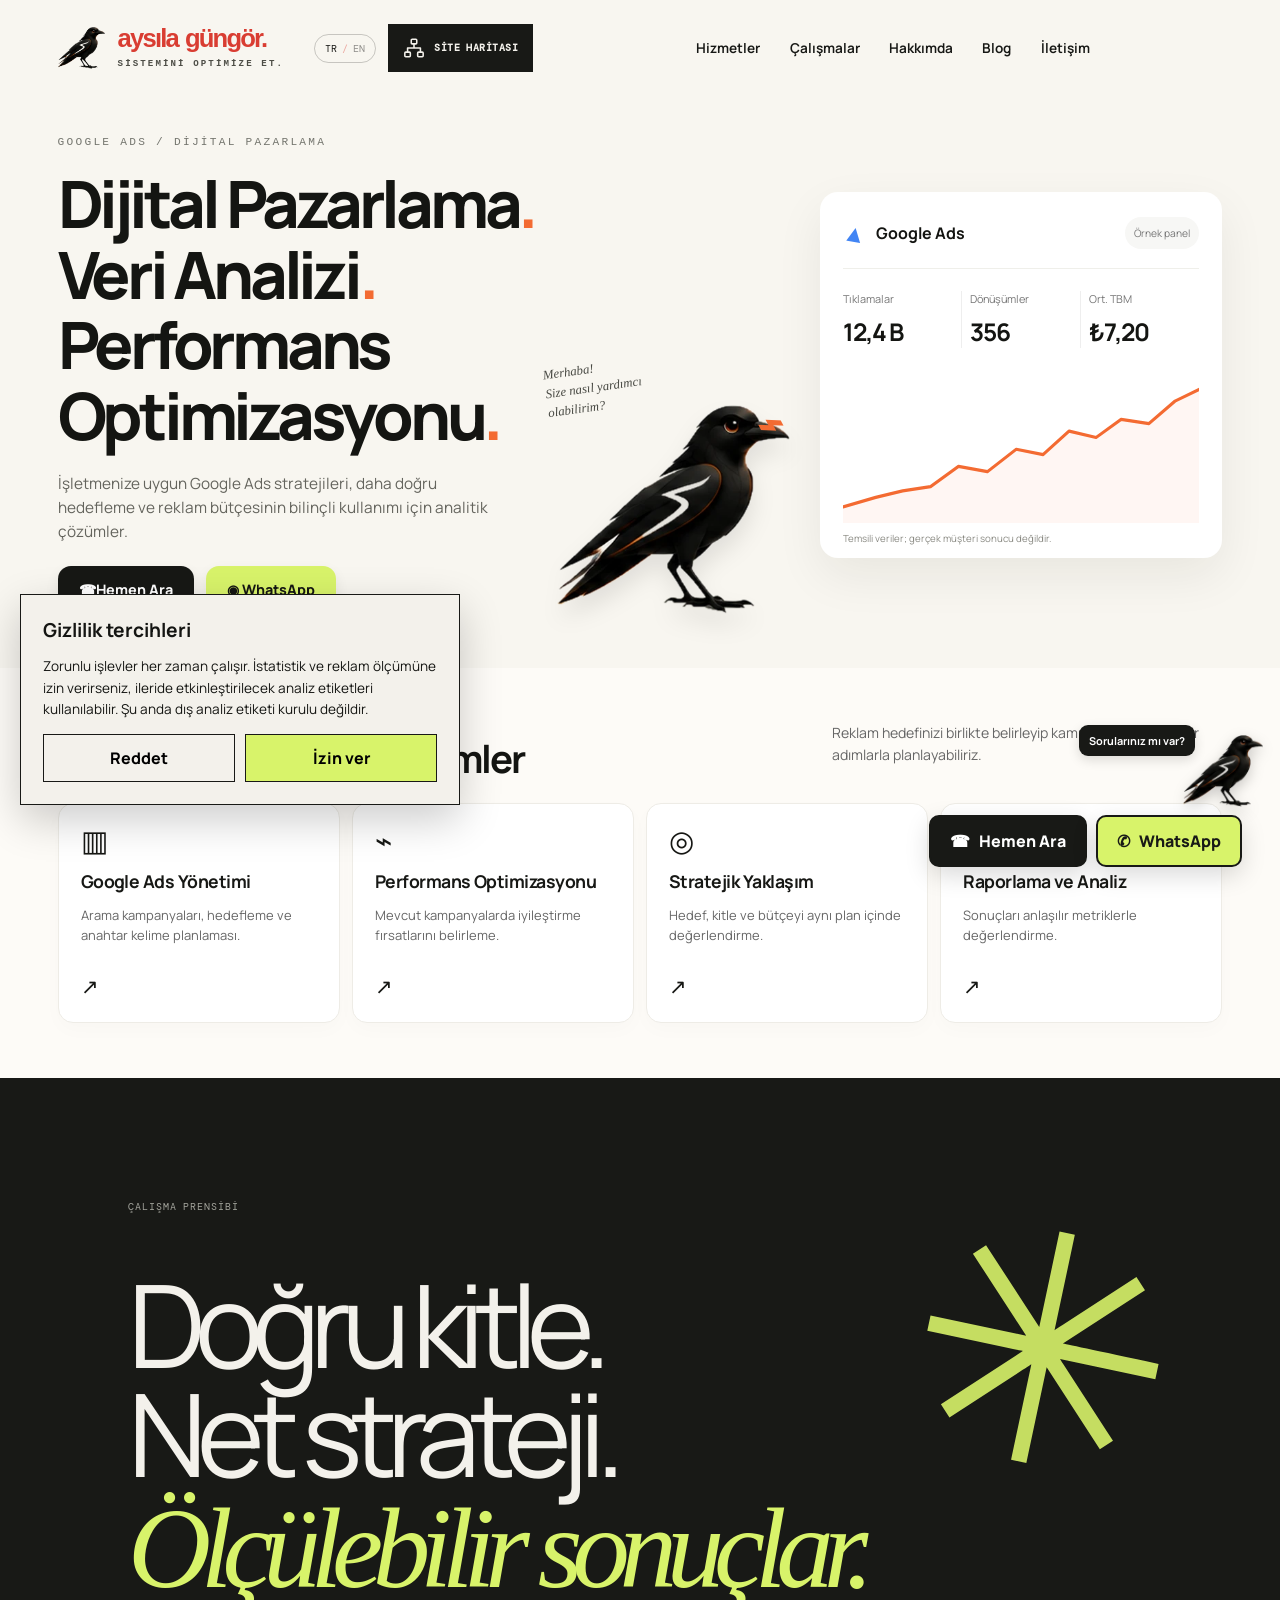
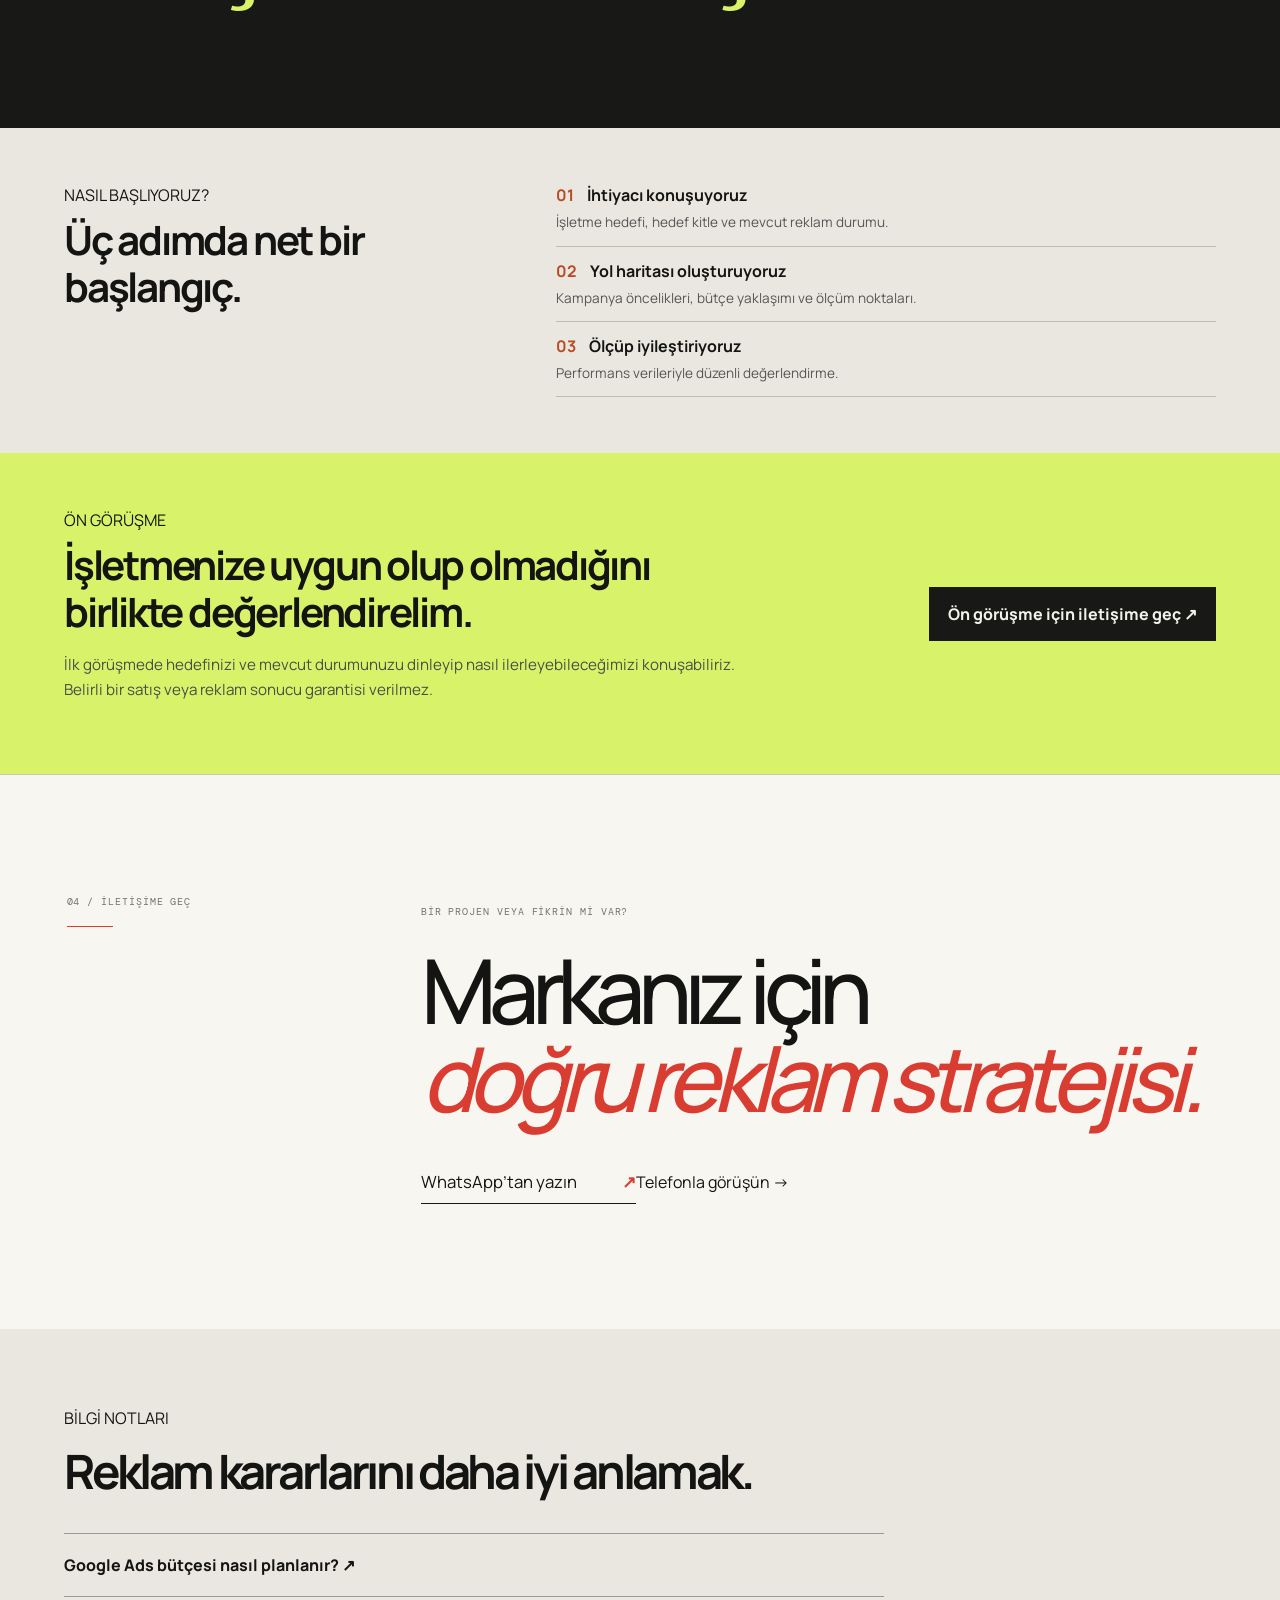
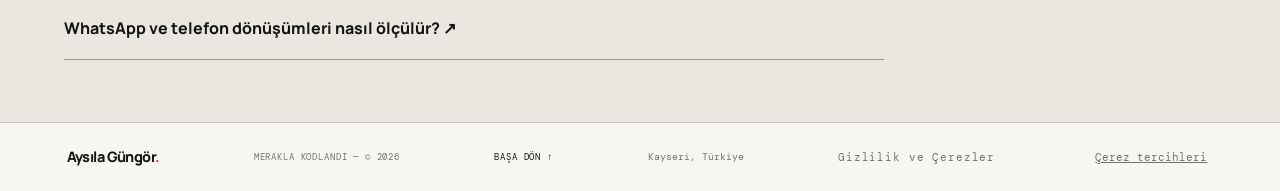
==== commit 35036686: "Add files via upload" ====
(no text change in the page or its own stylesheets)
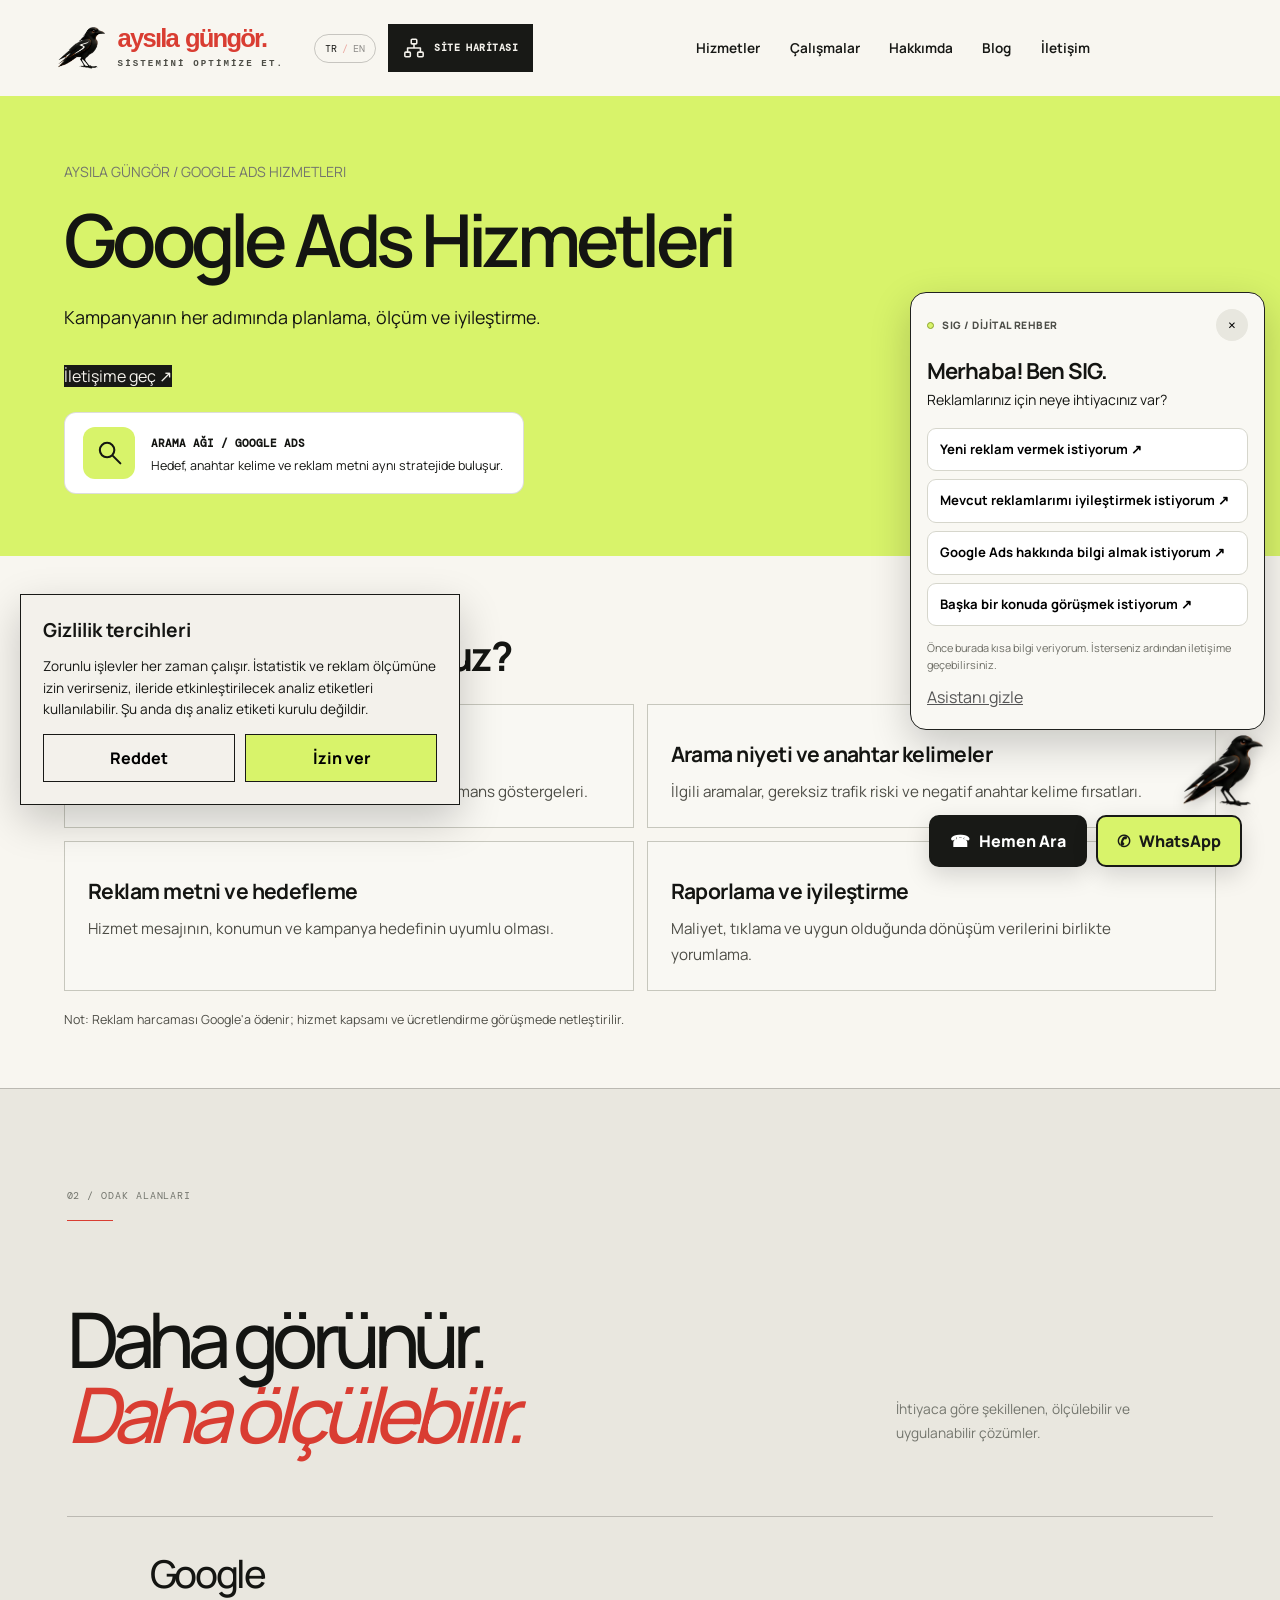
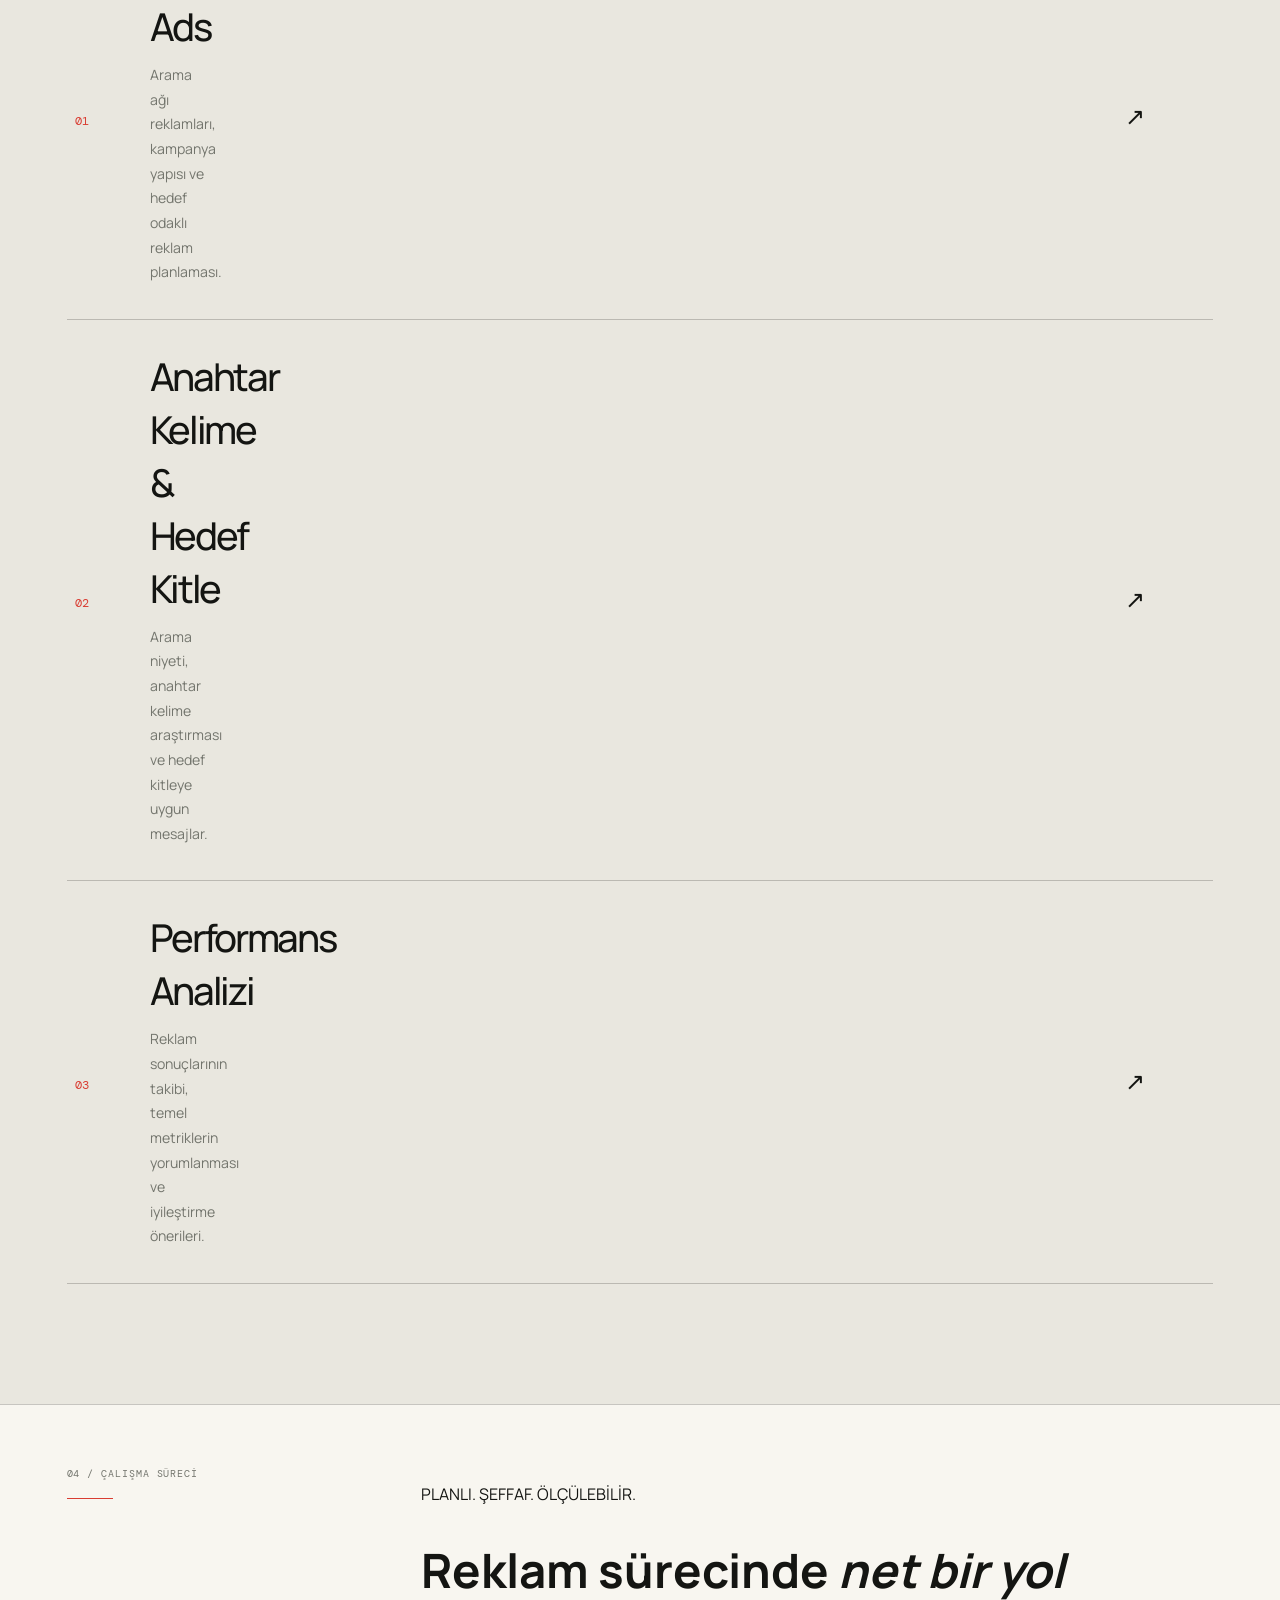
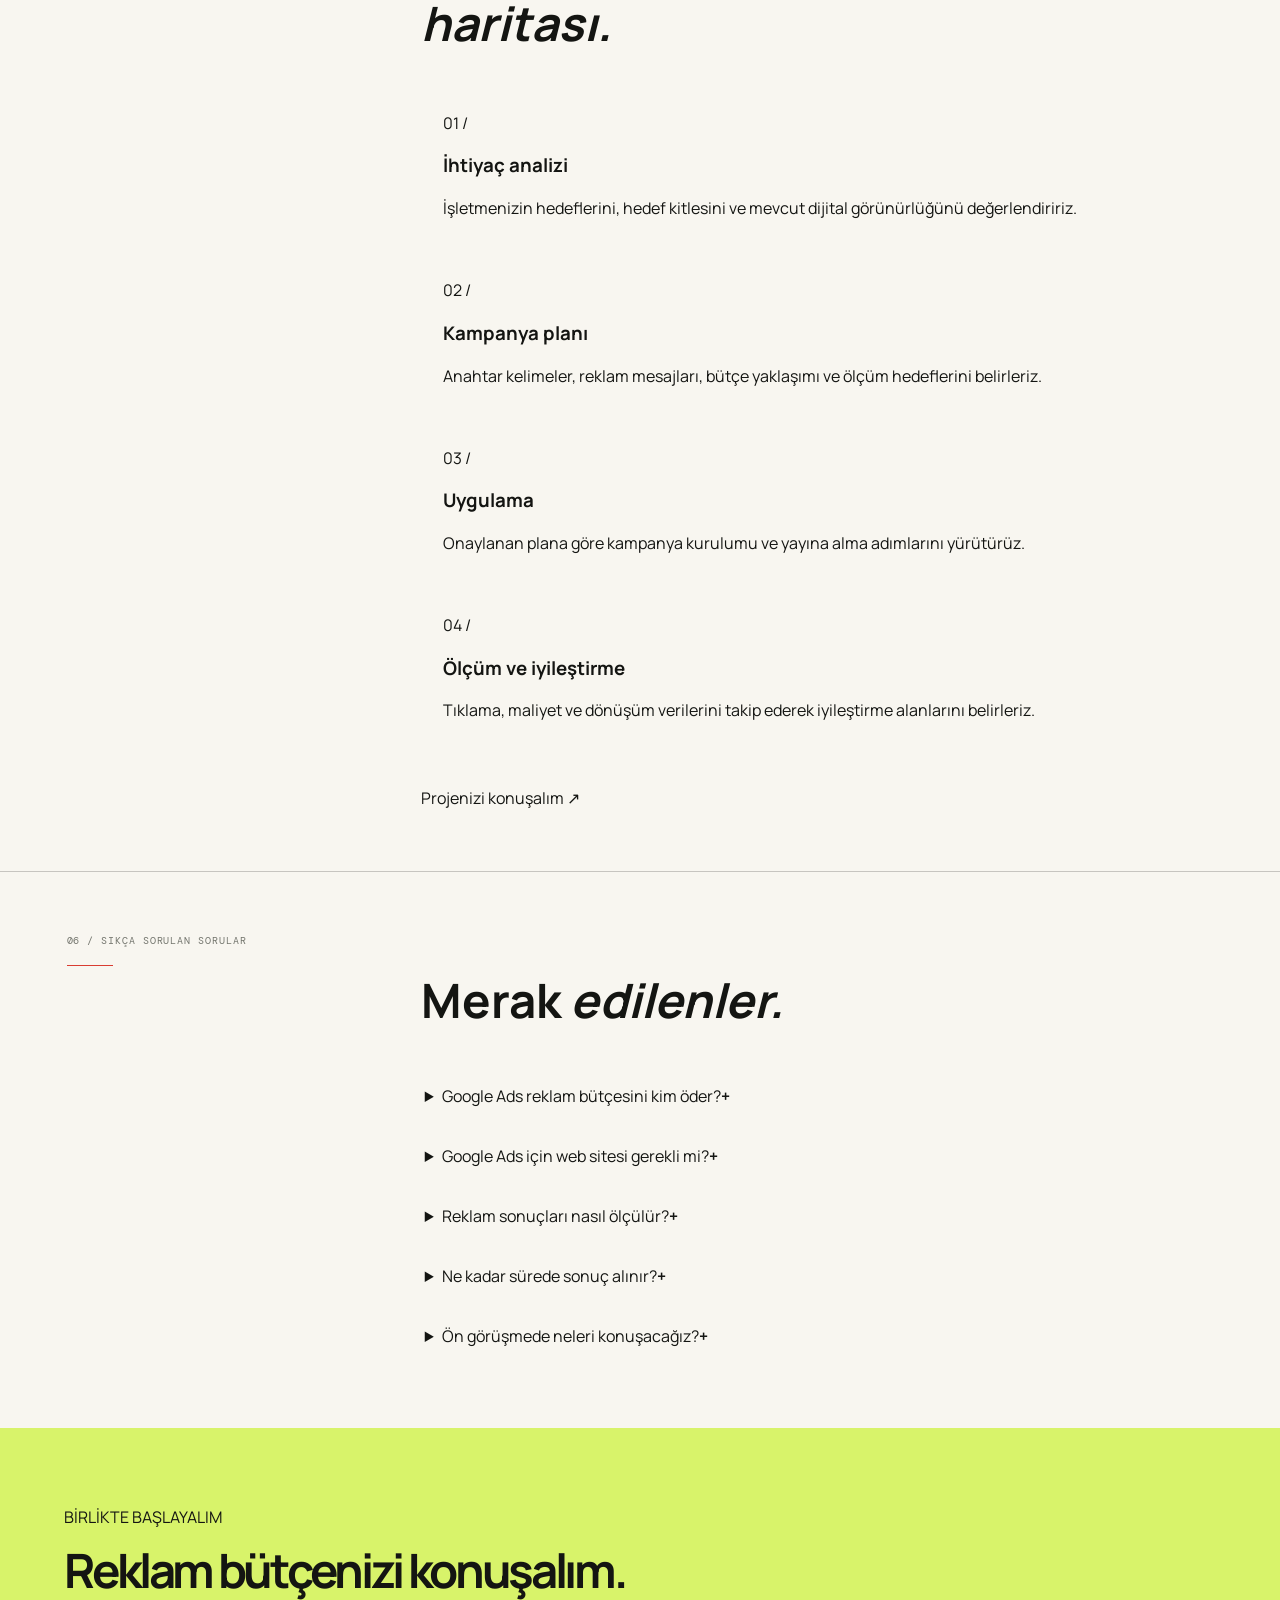
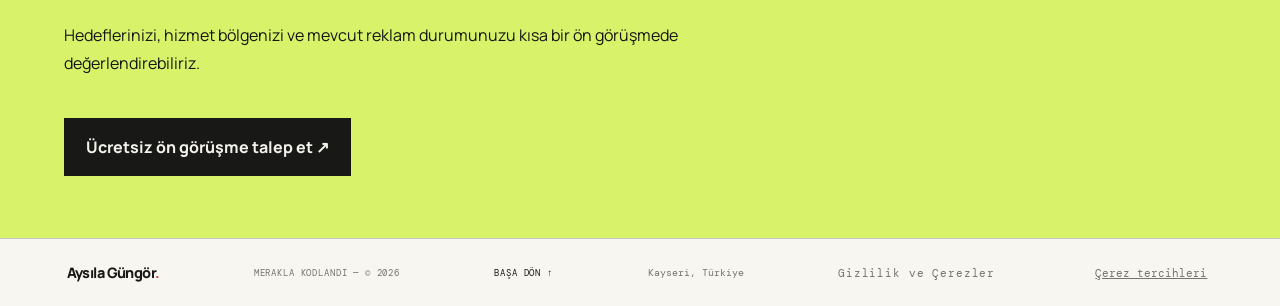
==== commit 3439ef4d: "Add files via upload" ====
--- a/index.html
+++ b/index.html
@@ -5,14 +5,14 @@
 <meta charset="utf-8"/>
 <meta content="width=device-width, initial-scale=1" name="viewport"/>
 <meta content="#f3f1eb" name="theme-color"/>
-<meta content="Google Ads &amp; Dijital Pazarlama — Google Ads, dijital reklam planlaması ve performans analizi." name="description"/>
-<title>Google Ads &amp; Dijital Pazarlama | Aysıla Güngör</title>
+<meta content="Google Ads Hizmetleri — Google Ads, dijital reklam planlaması ve performans analizi." name="description"/>
+<title>Google Ads Hizmetleri | Aysıla Güngör</title>
 <link href="https://fonts.googleapis.com" rel="preconnect"/>
 <link crossorigin="" href="https://fonts.gstatic.com" rel="preconnect"/>
 <link href="https://fonts.googleapis.com/css2?family=DM+Mono:wght@400;500&amp;family=Manrope:wght@400;500;600;700;800&amp;display=swap" rel="stylesheet"/>
-<link href="style.css" rel="stylesheet"/>
-<script defer="" src="script.js"></script>
-<meta content="index,follow" name="robots"/><meta content="website" property="og:type"/><meta content="Google Ads &amp; Dijital Pazarlama | Aysıla Güngör" property="og:title"/><meta content="Google Ads kampanya planlaması, veri analizi ve performans optimizasyonu." property="og:description"/><meta content="tr_TR" property="og:locale"/><meta content="summary" name="twitter:card"/><link href="https://aysilagungor.com/" rel="canonical"/><!-- Google tag (gtag.js) - GA4 -->
+<link href="../style.css" rel="stylesheet"/>
+<script defer="" src="../script.js"></script>
+<meta content="index,follow" name="robots"/><meta content="website" property="og:type"/><meta content="Google Ads Hizmetleri | Aysıla Güngör" property="og:title"/><meta content="Google Ads kampanya planlaması, veri analizi ve performans optimizasyonu." property="og:description"/><meta content="tr_TR" property="og:locale"/><meta content="summary" name="twitter:card"/><link href="https://aysilagungor.com/google-ads/" rel="canonical"/><!-- Google tag (gtag.js) - GA4 -->
 <script async src="https://www.googletagmanager.com/gtag/js?id=G-F6K0K6B7WJ"></script>
 <script>
   window.dataLayer = window.dataLayer || [];
@@ -25,43 +25,63 @@
 <div aria-hidden="true" class="cursor-orb"></div>
 <div class="site-shell" id="top">
 <header class="topbar">
-<a aria-label="Aysıla Güngör — ana sayfa" class="wordmark" href="./"><img alt="" class="logo-crow" decoding="async" height="40" src="sig-crow.webp" width="44"/><span class="logo-text"><span class="brand-signature"><span class="brand-first">aysıla</span><span class="brand-surname">güngör<span class="brand-period">.</span></span></span><span class="brand-descriptor" data-en="OPTIMIZE YOUR SYSTEM." data-tr="SİSTEMİNİ OPTİMİZE ET.">SİSTEMİNİ OPTİMİZE ET.</span></span></a>
+<a aria-label="Aysıla Güngör — ana sayfa" class="wordmark" href="../"><img alt="" class="logo-crow" decoding="async" height="40" src="../sig-crow.webp" width="44"/><span class="logo-text"><span class="brand-signature"><span class="brand-first">aysıla</span><span class="brand-surname">güngör<span class="brand-period">.</span></span></span><span class="brand-descriptor" data-en="OPTIMIZE YOUR SYSTEM." data-tr="SİSTEMİNİ OPTİMİZE ET.">SİSTEMİNİ OPTİMİZE ET.</span></span></a>
+
 <div class="header-actions">
 <button aria-label="Switch language" class="language-toggle" type="button"><span class="lang-tr active">TR</span><span class="lang-slash">/</span><span class="lang-en">EN</span></button>
 <button aria-controls="site-nav" aria-expanded="false" aria-label="Site haritasını aç" class="menu-toggle" type="button"><span aria-hidden="true" class="sitemap-icon"><svg fill="none" height="22" stroke="currentColor" stroke-linecap="round" stroke-linejoin="round" stroke-width="1.7" viewbox="0 0 24 24" width="22"><rect height="5" rx="1" width="6" x="9" y="2.5"></rect><rect height="5" rx="1" width="6" x="2" y="16.5"></rect><rect height="5" rx="1" width="6" x="16" y="16.5"></rect><path d="M12 7.5v4.5M5 16.5v-4.5h14v4.5"></path></svg></span><span class="sitemap-label" data-en="SITE MAP" data-tr="SİTE HARİTASI">SİTE HARİTASI</span></button>
 </div>
-<nav aria-label="Ana menü" class="desktop-nav"><a data-en="Services" data-tr="Hizmetler" href="google-ads/">Hizmetler</a><a data-en="Work" data-tr="Çalışmalar" href="calismalar/">Çalışmalar</a><a data-en="About" data-tr="Hakkımda" href="hakkimda/">Hakkımda</a><a data-en="Blog" data-tr="Blog" href="rehber/google-ads-butce/">Blog</a><a data-en="Contact" data-tr="İletişim" href="iletisim/">İletişim</a></nav><nav aria-label="Site haritası" class="site-nav" id="site-nav"><a aria-current="page" data-en="Home" data-tr="Ana Sayfa" href="./">Ana Sayfa</a><a data-en="Google Ads" data-tr="Google Ads" href="./google-ads/">Google Ads</a><a data-en="Work" data-tr="Çalışmalar" href="./calismalar/">Çalışmalar</a><a data-en="About" data-tr="Hakkımda" href="./hakkimda/">Hakkımda</a><a data-en="Contact" data-tr="İletişim" href="./iletisim/">İletişim</a></nav>
+<nav aria-label="Ana menü" class="desktop-nav"><a data-en="Services" data-tr="Hizmetler" href="../google-ads/">Hizmetler</a><a data-en="Work" data-tr="Çalışmalar" href="../calismalar/">Çalışmalar</a><a data-en="About" data-tr="Hakkımda" href="../hakkimda/">Hakkımda</a><a data-en="Blog" data-tr="Blog" href="../rehber/google-ads-butce/">Blog</a><a data-en="Contact" data-tr="İletişim" href="../iletisim/">İletişim</a></nav><nav aria-label="Site haritası" class="site-nav" id="site-nav"><a data-en="Home" data-tr="Ana Sayfa" href="../">Ana Sayfa</a><a aria-current="page" data-en="Google Ads" data-tr="Google Ads" href="../google-ads/">Google Ads</a><a data-en="Work" data-tr="Çalışmalar" href="../calismalar/">Çalışmalar</a><a data-en="About" data-tr="Hakkımda" href="../hakkimda/">Hakkımda</a><a data-en="Contact" data-tr="İletişim" href="../iletisim/">İletişim</a></nav>
 </header>
-<main>
-<section aria-labelledby="hero-title" class="hero"><div class="landing-grid">
-<div class="landing-copy">
-<p class="landing-kicker" data-en="GOOGLE ADS / DIGITAL MARKETING" data-tr="GOOGLE ADS / DİJİTAL PAZARLAMA">GOOGLE ADS / DİJİTAL PAZARLAMA</p>
-<h1 id="hero-title"><span data-en="Digital Marketing" data-tr="Dijital Pazarlama">Dijital Pazarlama</span><em>.</em><span data-en="Data Analysis" data-tr="Veri Analizi">Veri Analizi</span><em>.</em><span data-en="Performance" data-tr="Performans">Performans</span><span data-en="Optimization" data-tr="Optimizasyonu">Optimizasyonu</span><em>.</em></h1>
-<p class="landing-intro" data-en="Google Ads strategies tailored to your business, focused targeting and analytical approaches to ad spend." data-tr="İşletmenize uygun Google Ads stratejileri, daha doğru hedefleme ve reklam bütçesinin bilinçli kullanımı için analitik çözümler.">İşletmenize uygun Google Ads stratejileri, daha doğru hedefleme ve reklam bütçesinin bilinçli kullanımı için analitik çözümler.</p>
-<div class="landing-cta"><a class="landing-call" href="tel:+905414140489">☎ <span data-en="Call Now" data-tr="Hemen Ara">Hemen Ara</span></a><a class="landing-whatsapp" href="https://wa.me/905414140489?text=Merhaba%2C%20Google%20Ads%20hizmetleriniz%20hakk%C4%B1nda%20bilgi%20almak%20istiyorum." rel="noopener noreferrer" target="_blank">◉ WhatsApp</a></div>
+<main><section class="subpage-hero"><p class="hero-kicker" data-en="AYSILA GÜNGÖR / GOOGLE ADS SERVICES" data-tr="AYSILA GÜNGÖR / GOOGLE ADS HIZMETLERI">AYSILA GÜNGÖR / GOOGLE ADS HIZMETLERI</p><h1 data-en="Google Ads Services" data-tr="Google Ads Hizmetleri">Google Ads Hizmetleri</h1><p data-en="Planning, measurement and improvement at every step." data-tr="Kampanyanın her adımında planlama, ölçüm ve iyileştirme.">Kampanyanın her adımında planlama, ölçüm ve iyileştirme.</p><a class="section-cta" href="../iletisim/"><span data-en="Get in touch" data-tr="İletişime geç">İletişime geç</span> ↗</a><div class="subpage-theme"><div class="subpage-theme-icon"><svg aria-hidden="true" fill="none" stroke="currentColor" stroke-linecap="round" stroke-linejoin="round" stroke-width="1.7" viewbox="0 0 24 24"><circle cx="10" cy="10" r="6"></circle><path d="m15 15 6 6"></path></svg></div><div><span>ARAMA AĞI / GOOGLE ADS</span><p>Hedef, anahtar kelime ve reklam metni aynı stratejide buluşur.</p></div></div></section><section class="compact-section service-clarity"><div class="compact-heading"><span class="section-overline" data-en="SERVICE SCOPE" data-tr="HİZMET KAPSAMI">HİZMET KAPSAMI</span><h2 data-en="What do we work on?" data-tr="Neleri birlikte ele alıyoruz?">Neleri birlikte ele alıyoruz?</h2></div><div class="info-grid"><article><h3 data-en="Account and campaign review" data-tr="Hesap ve kampanya incelemesi">Hesap ve kampanya incelemesi</h3><p data-en="Current structure, goals, ad groups and key performance metrics." data-tr="Mevcut yapı, hedefler, reklam grupları ve temel performans göstergeleri.">Mevcut yapı, hedefler, reklam grupları ve temel performans göstergeleri.</p></article><article><h3 data-en="Search intent and keywords" data-tr="Arama niyeti ve anahtar kelimeler">Arama niyeti ve anahtar kelimeler</h3><p data-en="Relevant searches, irrelevant traffic risks and negative keyword opportunities." data-tr="İlgili aramalar, gereksiz trafik riski ve negatif anahtar kelime fırsatları.">İlgili aramalar, gereksiz trafik riski ve negatif anahtar kelime fırsatları.</p></article><article><h3 data-en="Ad copy and targeting" data-tr="Reklam metni ve hedefleme">Reklam metni ve hedefleme</h3><p data-en="Aligning messaging, location and campaign goals." data-tr="Hizmet mesajının, konumun ve kampanya hedefinin uyumlu olması.">Hizmet mesajının, konumun ve kampanya hedefinin uyumlu olması.</p></article><article><h3 data-en="Reporting and refinement" data-tr="Raporlama ve iyileştirme">Raporlama ve iyileştirme</h3><p data-en="Reviewing costs, clicks and conversion data when available." data-tr="Maliyet, tıklama ve uygun olduğunda dönüşüm verilerini birlikte yorumlama.">Maliyet, tıklama ve uygun olduğunda dönüşüm verilerini birlikte yorumlama.</p></article></div><p class="scope-note" data-en="Note: Ad spend is paid to Google; service scope and fees are discussed separately." data-tr="Not: Reklam harcaması Google'a ödenir; hizmet kapsamı ve ücretlendirme görüşmede netleştirilir.">Not: Reklam harcaması Google'a ödenir; hizmet kapsamı ve ücretlendirme görüşmede netleştirilir.</p></section><section class="focus-section" id="focus">
+<div class="section-label"><span data-en="02 / AREAS OF FOCUS" data-tr="02 / ODAK ALANLARI">02 / ODAK ALANLARI</span><span class="label-rule"></span></div>
+<div class="focus-heading">
+<h2><span data-en="More visibility." data-tr="Daha görünür.">Daha görünür.</span><br/><em data-en="More measurable." data-tr="Daha ölçülebilir.">Daha ölçülebilir.</em></h2>
+<p data-en="Practical, measurable solutions shaped around real needs." data-tr="İhtiyaca göre şekillenen, ölçülebilir ve uygulanabilir çözümler.">İhtiyaca göre şekillenen, ölçülebilir ve uygulanabilir çözümler.</p>
 </div>
-<div class="landing-mascot"><span class="mascot-handnote" data-en="Hi! How can I help?" data-tr="Merhaba! Size nasıl yardımcı olabilirim?">Merhaba!<br/>Size nasıl yardımcı olabilirim?</span><img alt="SIG, siyah karga maskotumuz" fetchpriority="high" height="382" src="./sig-crow.webp" width="422"/><span aria-hidden="true" class="mascot-sparks">⌁</span></div>
-<div class="landing-performance"><div class="performance-head"><span class="ads-mark">▲</span><strong>Google Ads</strong><span class="performance-period" data-en="Sample dashboard" data-tr="Örnek panel">Örnek panel</span></div><div class="performance-metrics"><div><small data-en="Clicks" data-tr="Tıklamalar">Tıklamalar</small><strong>12,4 B</strong></div><div><small data-en="Conversions" data-tr="Dönüşümler">Dönüşümler</small><strong>356</strong></div><div><small data-en="Avg. CPC" data-tr="Ort. TBM">Ort. TBM</small><strong>₺7,20</strong></div></div><svg aria-label="Örnek kampanya eğilim çizgisi" class="performance-chart" preserveaspectratio="none" role="img" viewbox="0 0 370 145"><path d="M0 130 L34 121 L62 115 L91 111 L120 92 L150 97 L180 76 L208 81 L235 59 L263 65 L289 48 L318 52 L345 31 L370 20" fill="none" stroke="#f36b32" stroke-linecap="round" stroke-linejoin="round" stroke-width="3"></path><path d="M0 130 L34 121 L62 115 L91 111 L120 92 L150 97 L180 76 L208 81 L235 59 L263 65 L289 48 L318 52 L345 31 L370 20 L370 145 L0 145Z" fill="#f36b32" opacity=".06"></path></svg><p class="performance-disclaimer" data-en="Illustrative figures; not real client results." data-tr="Temsili veriler; gerçek müşteri sonucu değildir.">Temsili veriler; gerçek müşteri sonucu değildir.</p></div>
-</div></section><section aria-labelledby="landing-services-title" class="landing-services"><div class="landing-section-heading"><div><p class="landing-kicker" data-en="SERVICES" data-tr="HİZMETLER">HİZMETLER</p><h2 data-en="Solutions for Your Goals" data-tr="İhtiyacınıza Uygun Çözümler" id="landing-services-title">İhtiyacınıza Uygun Çözümler</h2></div><p data-en="We can define your advertising goals and plan measurable campaign steps." data-tr="Reklam hedefinizi birlikte belirleyip kampanyaları ölçülebilir adımlarla planlayabiliriz.">Reklam hedefinizi birlikte belirleyip kampanyaları ölçülebilir adımlarla planlayabiliriz.</p></div><div class="landing-service-grid"><a href="./google-ads/"><span class="landing-service-icon">▥</span><h3 data-en="Google Ads Management" data-tr="Google Ads Yönetimi">Google Ads Yönetimi</h3><p data-en="Search campaigns, targeting and keyword planning." data-tr="Arama kampanyaları, hedefleme ve anahtar kelime planlaması.">Arama kampanyaları, hedefleme ve anahtar kelime planlaması.</p><b>↗</b></a><a href="./google-ads/"><span class="landing-service-icon">⌁</span><h3 data-en="Performance Optimization" data-tr="Performans Optimizasyonu">Performans Optimizasyonu</h3><p data-en="Identify improvement opportunities in existing campaigns." data-tr="Mevcut kampanyalarda iyileştirme fırsatlarını belirleme.">Mevcut kampanyalarda iyileştirme fırsatlarını belirleme.</p><b>↗</b></a><a href="./hakkimda/"><span class="landing-service-icon">◎</span><h3 data-en="Strategic Approach" data-tr="Stratejik Yaklaşım">Stratejik Yaklaşım</h3><p data-en="Aligning goals, audience and budget in one plan." data-tr="Hedef, kitle ve bütçeyi aynı plan içinde değerlendirme.">Hedef, kitle ve bütçeyi aynı plan içinde değerlendirme.</p><b>↗</b></a><a href="./calismalar/"><span class="landing-service-icon">▤</span><h3 data-en="Reporting and Analysis" data-tr="Raporlama ve Analiz">Raporlama ve Analiz</h3><p data-en="Reviewing results with understandable metrics." data-tr="Sonuçları anlaşılır metriklerle değerlendirme.">Sonuçları anlaşılır metriklerle değerlendirme.</p><b>↗</b></a></div></section>
-
-<section class="manifesto">
-<span class="manifesto-label" data-en="A WORKING PRINCIPLE" data-tr="ÇALIŞMA PRENSİBİ">ÇALIŞMA PRENSİBİ</span>
-<p><span data-en="Right audience." data-tr="Doğru kitle.">Doğru kitle.</span><br/><span data-en="Clear strategy." data-tr="Net strateji.">Net strateji.</span><br/><em data-en="Measurable results." data-tr="Ölçülebilir sonuçlar.">Ölçülebilir sonuçlar.</em></p>
-<span aria-hidden="true" class="manifesto-mark">✳</span>
-</section>
-<section class="compact-section mini-process"><div><span class="section-overline" data-en="HOW WE START" data-tr="NASIL BAŞLIYORUZ?">NASIL BAŞLIYORUZ?</span><h2 data-en="A clear start in three steps." data-tr="Üç adımda net bir başlangıç.">Üç adımda net bir başlangıç.</h2></div><ol><li><strong data-en="Discuss the need" data-tr="İhtiyacı konuşuyoruz">İhtiyacı konuşuyoruz</strong><span data-en="Business goal, audience and current advertising setup." data-tr="İşletme hedefi, hedef kitle ve mevcut reklam durumu.">İşletme hedefi, hedef kitle ve mevcut reklam durumu.</span></li><li><strong data-en="Build a plan" data-tr="Yol haritası oluşturuyoruz">Yol haritası oluşturuyoruz</strong><span data-en="Campaign priorities, budget approach and measurement points." data-tr="Kampanya öncelikleri, bütçe yaklaşımı ve ölçüm noktaları.">Kampanya öncelikleri, bütçe yaklaşımı ve ölçüm noktaları.</span></li><li><strong data-en="Measure and refine" data-tr="Ölçüp iyileştiriyoruz">Ölçüp iyileştiriyoruz</strong><span data-en="Regular reviews informed by performance data." data-tr="Performans verileriyle düzenli değerlendirme.">Performans verileriyle düzenli değerlendirme.</span></li></ol></section><section class="compact-section reassurance"><div><span class="section-overline" data-en="INTRODUCTORY CHAT" data-tr="ÖN GÖRÜŞME">ÖN GÖRÜŞME</span><h2 data-en="Let's see whether it's a fit for your business." data-tr="İşletmenize uygun olup olmadığını birlikte değerlendirelim.">İşletmenize uygun olup olmadığını birlikte değerlendirelim.</h2><p data-en="In the first conversation, we can discuss your goals and current situation. No specific sales or advertising outcome is guaranteed." data-tr="İlk görüşmede hedefinizi ve mevcut durumunuzu dinleyip nasıl ilerleyebileceğimizi konuşabiliriz. Belirli bir satış veya reklam sonucu garantisi verilmez.">İlk görüşmede hedefinizi ve mevcut durumunuzu dinleyip nasıl ilerleyebileceğimizi konuşabiliriz. Belirli bir satış veya reklam sonucu garantisi verilmez.</p></div><a data-en="Get in touch for an introductory chat ↗" data-tr="Ön görüşme için iletişime geç ↗" href="./iletisim/">Ön görüşme için iletişime geç ↗</a></section><section class="contact section-grid" id="contact">
-<div class="section-label"><span data-en="04 / START A CONVERSATION" data-tr="04 / İLETİŞİME GEÇ">04 / İLETİŞİME GEÇ</span><span class="label-rule"></span></div>
-<div class="contact-main">
-<p class="eyebrow" data-en="HAVE A PROJECT OR AN IDEA?" data-tr="BİR PROJEN VEYA FİKRİN Mİ VAR?">BİR PROJEN VEYA FİKRİN Mİ VAR?</p>
-<h2><span data-en="For your brand," data-tr="Markanız için">Markanız için</span><br/><em data-en="a focused ad strategy." data-tr="doğru reklam stratejisi.">doğru reklam stratejisi.</em></h2>
-<a class="contact-link" data-conversion="whatsapp_click" data-measurement="click-intent" href="https://wa.me/905414140489?text=Merhaba%2C%20web%20siteniz%20%C3%BCzerinden%20ula%C5%9F%C4%B1yorum.%20Google%20Ads%20ve%20dijital%20reklam%20hizmetleriniz%20hakk%C4%B1nda%20bilgi%20almak%20istiyorum." rel="noopener noreferrer" target="_blank"><span data-en="Message on WhatsApp" data-tr="WhatsApp’tan yazın">WhatsApp’tan yazın</span> <b>↗</b></a><a class="contact-phone" data-conversion="phone_click" data-en="Call by phone →" data-measurement="click-intent" data-tr="Telefonla görüşün →" href="tel:+905414140489">Telefonla görüşün →</a>
+<div class="focus-list">
+<article class="focus-card">
+<span class="focus-number">01</span>
+<div><h3 data-en="Google Ads" data-tr="Google Ads">Google Ads</h3><p data-en="Search ads, campaign structure, and goal-oriented ad planning." data-tr="Arama ağı reklamları, kampanya yapısı ve hedef odaklı reklam planlaması.">Arama ağı reklamları, kampanya yapısı ve hedef odaklı reklam planlaması.</p></div>
+<span aria-hidden="true" class="card-arrow">↗</span>
+</article>
+<article class="focus-card">
+<span class="focus-number">02</span>
+<div><h3 data-en="Keywords &amp; Audience" data-tr="Anahtar Kelime &amp; Hedef Kitle">Anahtar Kelime &amp; Hedef Kitle</h3><p data-en="Search intent, keyword research, and audience-relevant messaging." data-tr="Arama niyeti, anahtar kelime araştırması ve hedef kitleye uygun mesajlar.">Arama niyeti, anahtar kelime araştırması ve hedef kitleye uygun mesajlar.</p></div>
+<span aria-hidden="true" class="card-arrow">↗</span>
+</article>
+<article class="focus-card">
+<span class="focus-number">03</span>
+<div><h3 data-en="Performance Analysis" data-tr="Performans Analizi">Performans Analizi</h3><p data-en="Tracking ad results, interpreting key metrics, and identifying improvements." data-tr="Reklam sonuçlarının takibi, temel metriklerin yorumlanması ve iyileştirme önerileri.">Reklam sonuçlarının takibi, temel metriklerin yorumlanması ve iyileştirme önerileri.</p></div>
+<span aria-hidden="true" class="card-arrow">↗</span>
+</article>
 </div>
-</section>
-<section class="content-preview"><p class="section-overline" data-en="INSIGHTS" data-tr="BİLGİ NOTLARI">BİLGİ NOTLARI</p><h2 data-en="Understand ad decisions better." data-tr="Reklam kararlarını daha iyi anlamak.">Reklam kararlarını daha iyi anlamak.</h2><div class="preview-links"><a data-en="How to plan a Google Ads budget ↗" data-tr="Google Ads bütçesi nasıl planlanır? ↗" href="./rehber/google-ads-butce/">Google Ads bütçesi nasıl planlanır? ↗</a><a data-en="How to measure WhatsApp and phone clicks ↗" data-tr="WhatsApp ve telefon dönüşümleri nasıl ölçülür? ↗" href="./rehber/donusum-takibi/">WhatsApp ve telefon dönüşümleri nasıl ölçülür? ↗</a></div></section></main>
+</section><section class="process-section section-grid" id="process">
+<div class="section-label"><span data-en="04 / HOW I WORK" data-tr="04 / ÇALIŞMA SÜRECİ">04 / ÇALIŞMA SÜRECİ</span><span class="label-rule"></span></div>
+<div class="process-content">
+<p class="section-overline" data-en="STRUCTURED. TRANSPARENT. MEASURABLE." data-tr="PLANLI. ŞEFFAF. ÖLÇÜLEBİLİR.">PLANLI. ŞEFFAF. ÖLÇÜLEBİLİR.</p>
+<h2 data-en="A &lt;em&gt;clear roadmap&lt;/em&gt; for advertising." data-tr="Reklam sürecinde &lt;em&gt;net bir yol haritası.&lt;/em&gt;">Reklam sürecinde <em>net bir yol haritası.</em></h2>
+<div class="process-grid">
+<article><span>01 /</span><h3 data-en="Discovery" data-tr="İhtiyaç analizi">İhtiyaç analizi</h3><p data-en="We review your goals, audience and current digital presence." data-tr="İşletmenizin hedeflerini, hedef kitlesini ve mevcut dijital görünürlüğünü değerlendiririz.">İşletmenizin hedeflerini, hedef kitlesini ve mevcut dijital görünürlüğünü değerlendiririz.</p></article>
+<article><span>02 /</span><h3 data-en="Campaign plan" data-tr="Kampanya planı">Kampanya planı</h3><p data-en="We define keywords, messaging, budget approach and measurement goals." data-tr="Anahtar kelimeler, reklam mesajları, bütçe yaklaşımı ve ölçüm hedeflerini belirleriz.">Anahtar kelimeler, reklam mesajları, bütçe yaklaşımı ve ölçüm hedeflerini belirleriz.</p></article>
+<article><span>03 /</span><h3 data-en="Launch" data-tr="Uygulama">Uygulama</h3><p data-en="We set up and launch campaigns based on the agreed plan." data-tr="Onaylanan plana göre kampanya kurulumu ve yayına alma adımlarını yürütürüz.">Onaylanan plana göre kampanya kurulumu ve yayına alma adımlarını yürütürüz.</p></article>
+<article><span>04 /</span><h3 data-en="Measure and refine" data-tr="Ölçüm ve iyileştirme">Ölçüm ve iyileştirme</h3><p data-en="We review clicks, costs and conversion data to identify improvements." data-tr="Tıklama, maliyet ve dönüşüm verilerini takip ederek iyileştirme alanlarını belirleriz.">Tıklama, maliyet ve dönüşüm verilerini takip ederek iyileştirme alanlarını belirleriz.</p></article>
+</div>
+<a class="section-cta" href="../#contact"><span data-en="Discuss your project" data-tr="Projenizi konuşalım">Projenizi konuşalım</span> ↗</a>
+</div>
+</section><section class="faq-section section-grid" id="faq">
+<div class="section-label"><span data-en="06 / FAQ" data-tr="06 / SIKÇA SORULAN SORULAR">06 / SIKÇA SORULAN SORULAR</span><span class="label-rule"></span></div>
+<div class="faq-content"><h2 data-en="Good &lt;em&gt;questions.&lt;/em&gt;" data-tr="Merak &lt;em&gt;edilenler.&lt;/em&gt;">Merak <em>edilenler.</em></h2>
+<details><summary><span data-en="Who pays the Google Ads budget?" data-tr="Google Ads reklam bütçesini kim öder?">Google Ads reklam bütçesini kim öder?</span><b>+</b></summary><p data-en="The advertising budget is paid to Google through your Google Ads account. Service fees are separate." data-tr="Reklam bütçesi, Google Ads hesabı üzerinden doğrudan Google'a ödenir. Hizmet bedeli reklam harcamasından ayrı değerlendirilir.">Reklam bütçesi, Google Ads hesabı üzerinden doğrudan Google'a ödenir. Hizmet bedeli reklam harcamasından ayrı değerlendirilir.</p></details>
+<details><summary><span data-en="Do I need a website for Google Ads?" data-tr="Google Ads için web sitesi gerekli mi?">Google Ads için web sitesi gerekli mi?</span><b>+</b></summary><p data-en="Most search campaigns need a suitable landing page. We can review your current site during an initial conversation." data-tr="Çoğu arama ağı kampanyasında kullanıcıyı yönlendireceğimiz uygun bir açılış sayfası gerekir. Mevcut sitenizin buna uygun olup olmadığını ön görüşmede değerlendirebiliriz.">Çoğu arama ağı kampanyasında kullanıcıyı yönlendireceğimiz uygun bir açılış sayfası gerekir. Mevcut sitenizin buna uygun olup olmadığını ön görüşmede değerlendirebiliriz.</p></details>
+<details><summary><span data-en="How are results measured?" data-tr="Reklam sonuçları nasıl ölçülür?">Reklam sonuçları nasıl ölçülür?</span><b>+</b></summary><p data-en="Clicks, spend and relevant conversion events such as form, phone or WhatsApp link clicks can be tracked. Actual sales or conversations need separate verification." data-tr="Tıklama, maliyet ve uygun olduğunda form, telefon veya WhatsApp bağlantısı tıklamaları gibi dönüşüm olayları izlenebilir. Gerçek satış veya görüşme ayrıca doğrulanmalıdır.">Tıklama, maliyet ve uygun olduğunda form, telefon veya WhatsApp bağlantısı tıklamaları gibi dönüşüm olayları izlenebilir. Gerçek satış veya görüşme ayrıca doğrulanmalıdır.</p></details>
+<details><summary><span data-en="How quickly can results be expected?" data-tr="Ne kadar sürede sonuç alınır?">Ne kadar sürede sonuç alınır?</span><b>+</b></summary><p data-en="Timing varies with industry, competition, budget and landing page. Sales cannot be guaranteed within a fixed period; campaigns are reviewed as data comes in." data-tr="Süre; sektöre, rekabete, bütçeye ve açılış sayfasına göre değişir. Belirli bir sürede satış garantisi vermek doğru olmaz; ilk veriler geldikçe kampanya değerlendirilir.">Süre; sektöre, rekabete, bütçeye ve açılış sayfasına göre değişir. Belirli bir sürede satış garantisi vermek doğru olmaz; ilk veriler geldikçe kampanya değerlendirilir.</p></details>
+<details><summary><span data-en="What happens in the first conversation?" data-tr="Ön görüşmede neleri konuşacağız?">Ön görüşmede neleri konuşacağız?</span><b>+</b></summary><p data-en="We can discuss goals, service area, current ads and budget expectations, then clarify the potential scope." data-tr="İşletmenizin hedeflerini, hizmet bölgenizi, mevcut reklam durumunuzu ve yaklaşık bütçe beklentinizi konuşabiliriz. Ardından uygun çalışma kapsamı netleşir.">İşletmenizin hedeflerini, hizmet bölgenizi, mevcut reklam durumunuzu ve yaklaşık bütçe beklentinizi konuşabiliriz. Ardından uygun çalışma kapsamı netleşir.</p></details>
+</div></section><section class="conversion-feature"><p class="section-overline" data-en="LET'S GET STARTED" data-tr="BİRLİKTE BAŞLAYALIM">BİRLİKTE BAŞLAYALIM</p><h2 data-en="Let's talk about your ad budget." data-tr="Reklam bütçenizi konuşalım.">Reklam bütçenizi konuşalım.</h2><p data-en="We can discuss your goals, service area and current advertising setup." data-tr="Hedeflerinizi, hizmet bölgenizi ve mevcut reklam durumunuzu kısa bir ön görüşmede değerlendirebiliriz.">Hedeflerinizi, hizmet bölgenizi ve mevcut reklam durumunuzu kısa bir ön görüşmede değerlendirebiliriz.</p><a data-en="Request a free introductory call ↗" data-tr="Ücretsiz ön görüşme talep et ↗" href="../iletisim/">Ücretsiz ön görüşme talep et ↗</a></section></main>
 <footer class="footer">
-<a class="footer-name" href="./">Aysıla Güngör<span>.</span></a>
+<a class="footer-name" href="../">Aysıla Güngör<span>.</span></a>
 <span><span data-en="BUILT WITH CURIOSITY" data-tr="MERAKLA KODLANDI">MERAKLA KODLANDI</span> — © <span id="year"></span></span>
-<a class="back-top" href="#top"><span data-en="BACK TO TOP" data-tr="BAŞA DÖN">BAŞA DÖN</span> ↑</a><span class="footer-location" data-en="Kayseri, Türkiye" data-tr="Kayseri, Türkiye">Kayseri, Türkiye</span><a class="footer-privacy" data-en="Privacy &amp; Cookies" data-tr="Gizlilik ve Çerezler" href="./gizlilik/">Gizlilik ve Çerezler</a><button class="privacy-settings" data-en="Cookie preferences" data-tr="Çerez tercihleri" type="button">Çerez tercihleri</button>
+<a class="back-top" href="#top"><span data-en="BACK TO TOP" data-tr="BAŞA DÖN">BAŞA DÖN</span> ↑</a><span class="footer-location" data-en="Kayseri, Türkiye" data-tr="Kayseri, Türkiye">Kayseri, Türkiye</span><a class="footer-privacy" data-en="Privacy &amp; Cookies" data-tr="Gizlilik ve Çerezler" href="../gizlilik/">Gizlilik ve Çerezler</a><button class="privacy-settings" data-en="Cookie preferences" data-tr="Çerez tercihleri" type="button">Çerez tercihleri</button>
 </footer>
 </div>
 <aside aria-label="Telefon ve WhatsApp iletişim seçenekleri" class="conversion-dock"><a aria-label="Telefonla ara" class="conversion-dock-secondary" data-conversion="phone_click" data-measurement="click-intent" href="tel:+905414140489"><span aria-hidden="true" class="dock-icon">☎</span><span data-en="Call Now" data-tr="Hemen Ara">Hemen Ara</span></a><a aria-label="WhatsApp üzerinden mesaj gönder" class="conversion-dock-primary" data-conversion="whatsapp_click" data-measurement="click-intent" href="https://wa.me/905414140489?text=Merhaba%2C%20web%20siteniz%20%C3%BCzerinden%20ula%C5%9F%C4%B1yorum.%20Google%20Ads%20ve%20dijital%20reklam%20hizmetleriniz%20hakk%C4%B1nda%20bilgi%20almak%20istiyorum." rel="noopener noreferrer" target="_blank"><span aria-hidden="true" class="dock-icon">✆</span><span>WhatsApp</span></a></aside><section aria-label="Çerez tercihleri" class="privacy-consent" hidden="" id="privacy-consent"><strong data-en="Privacy preferences" data-tr="Gizlilik tercihleri">Gizlilik tercihleri</strong><p data-en="Essential features always work. If you allow analytics and ad measurement, tracking tags can be enabled later. No external analytics tag is currently installed." data-tr="Zorunlu işlevler her zaman çalışır. İstatistik ve reklam ölçümüne izin verirseniz, ileride etkinleştirilecek analiz etiketleri kullanılabilir. Şu anda dış analiz etiketi kurulu değildir.">Zorunlu işlevler her zaman çalışır. İstatistik ve reklam ölçümüne izin verirseniz, ileride etkinleştirilecek analiz etiketleri kullanılabilir. Şu anda dış analiz etiketi kurulu değildir.</p><div><button data-consent="deny" data-en="Reject" data-tr="Reddet" type="button">Reddet</button><button data-consent="accept" data-en="Allow" data-tr="İzin ver" type="button">İzin ver</button></div></section><aside aria-label="SIG reklam asistanı" class="sig-assistant" id="sig-assistant">
@@ -73,11 +93,11 @@
 <button data-en="I want to improve my ads ↗" data-sig-topic="improve" data-tr="Mevcut reklamlarımı iyileştirmek istiyorum ↗" type="button">Mevcut reklamlarımı iyileştirmek istiyorum ↗</button>
 <button data-en="I'd like to learn about Google Ads ↗" data-sig-topic="info" data-tr="Google Ads hakkında bilgi almak istiyorum ↗" type="button">Google Ads hakkında bilgi almak istiyorum ↗</button>
 <button data-en="I'd like to discuss something else ↗" data-sig-topic="other" data-tr="Başka bir konuda görüşmek istiyorum ↗" type="button">Başka bir konuda görüşmek istiyorum ↗</button>
-</div><div aria-live="polite" class="sig-answer" hidden="" id="sig-answer"><strong class="sig-answer-title"></strong><p class="sig-answer-body"></p><div class="sig-answer-actions"><button class="sig-back" data-en="← Ask something else" data-tr="← Başka soru sor" type="button">← Başka soru sor</button><a class="sig-more" data-en="Explore services ↗" data-tr="Hizmetleri incele ↗" href="google-ads/">Hizmetleri incele ↗</a><a class="sig-contact" data-en="Get in touch ↗" data-tr="İletişime geç ↗" href="iletisim/">İletişime geç ↗</a></div></div>
+</div><div aria-live="polite" class="sig-answer" hidden="" id="sig-answer"><strong class="sig-answer-title"></strong><p class="sig-answer-body"></p><div class="sig-answer-actions"><button class="sig-back" data-en="← Ask something else" data-tr="← Başka soru sor" type="button">← Başka soru sor</button><a class="sig-more" data-en="Explore services ↗" data-tr="Hizmetleri incele ↗" href="../google-ads/">Hizmetleri incele ↗</a><a class="sig-contact" data-en="Get in touch ↗" data-tr="İletişime geç ↗" href="../iletisim/">İletişime geç ↗</a></div></div>
 <p class="sig-note" data-en="I’ll answer briefly here first. You can contact me afterwards if you wish." data-tr="Önce burada kısa bilgi veriyorum. İsterseniz ardından iletişime geçebilirsiniz.">Önce burada kısa bilgi veriyorum. İsterseniz ardından iletişime geçebilirsiniz.</p>
 <button class="sig-hide" data-en="Hide assistant" data-tr="Asistanı gizle" type="button">Asistanı gizle</button>
 </div>
-<button aria-controls="sig-dialog" aria-expanded="false" aria-label="SIG asistanını aç" class="sig-avatar" title="SIG ile konuş" type="button"><img alt="" decoding="async" height="98" src="sig-crow.webp" width="113"/></button>
+<button aria-controls="sig-dialog" aria-expanded="false" aria-label="SIG asistanını aç" class="sig-avatar" title="SIG ile konuş" type="button"><img alt="" decoding="async" height="98" src="../sig-crow.webp" width="113"/></button>
 <span class="sig-tooltip" data-en="Have a question?" data-tr="Sorularınız mı var?">Sorularınız mı var?</span>
 </aside></body>
 </html>
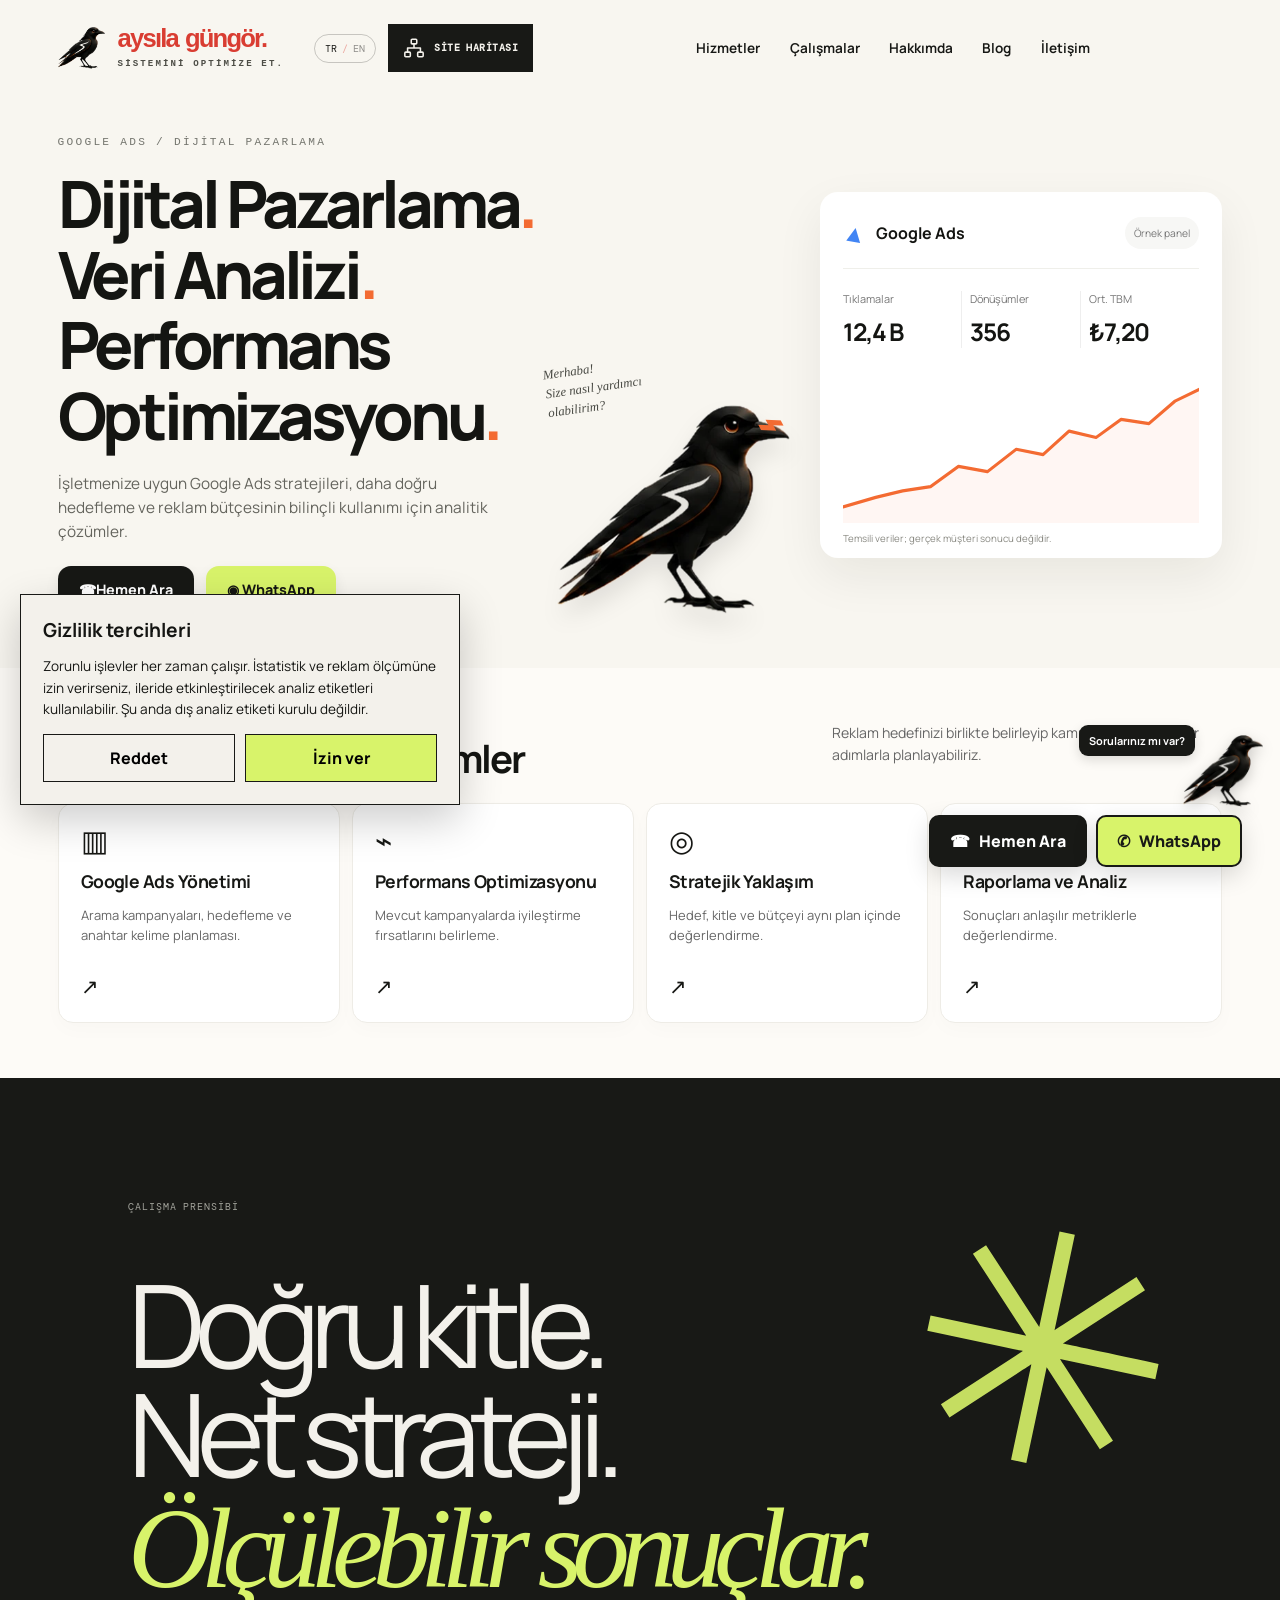
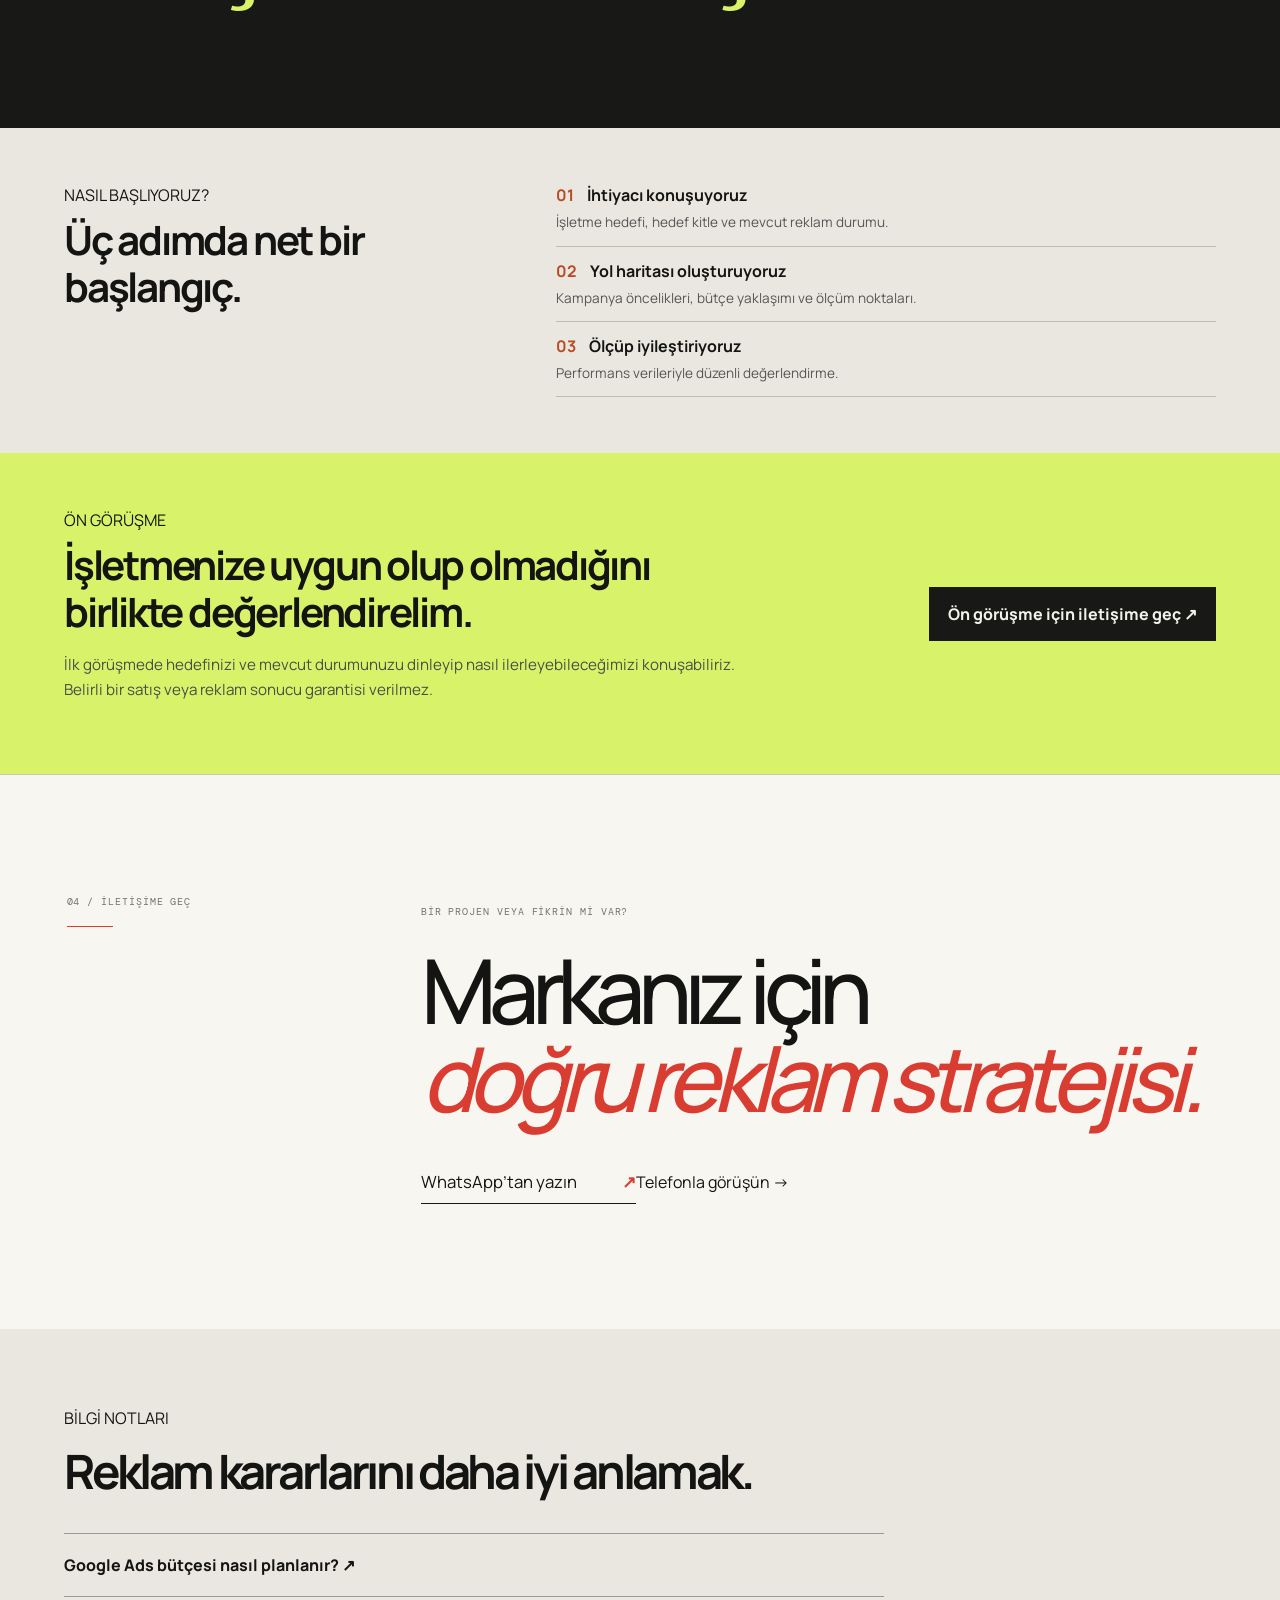
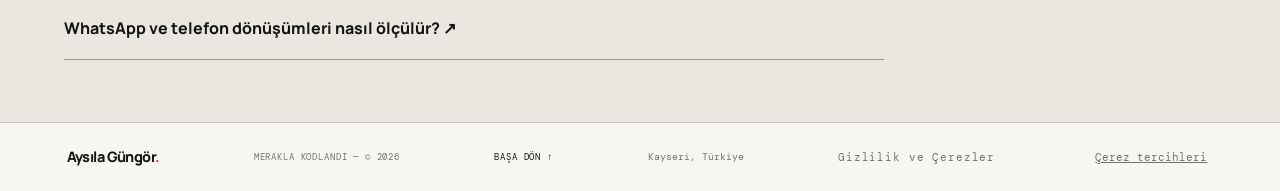
==== commit 9673bdfb: "Add files via upload" ====
--- a/index.html
+++ b/index.html
@@ -5,14 +5,14 @@
 <meta charset="utf-8"/>
 <meta content="width=device-width, initial-scale=1" name="viewport"/>
 <meta content="#f3f1eb" name="theme-color"/>
-<meta content="Google Ads Hizmetleri — Google Ads, dijital reklam planlaması ve performans analizi." name="description"/>
-<title>Google Ads Hizmetleri | Aysıla Güngör</title>
+<meta content="Google Ads &amp; Dijital Pazarlama — Google Ads, dijital reklam planlaması ve performans analizi." name="description"/>
+<title>Google Ads &amp; Dijital Pazarlama | Aysıla Güngör</title>
 <link href="https://fonts.googleapis.com" rel="preconnect"/>
 <link crossorigin="" href="https://fonts.gstatic.com" rel="preconnect"/>
 <link href="https://fonts.googleapis.com/css2?family=DM+Mono:wght@400;500&amp;family=Manrope:wght@400;500;600;700;800&amp;display=swap" rel="stylesheet"/>
-<link href="../style.css" rel="stylesheet"/>
-<script defer="" src="../script.js"></script>
-<meta content="index,follow" name="robots"/><meta content="website" property="og:type"/><meta content="Google Ads Hizmetleri | Aysıla Güngör" property="og:title"/><meta content="Google Ads kampanya planlaması, veri analizi ve performans optimizasyonu." property="og:description"/><meta content="tr_TR" property="og:locale"/><meta content="summary" name="twitter:card"/><link href="https://aysilagungor.com/google-ads/" rel="canonical"/><!-- Google tag (gtag.js) - GA4 -->
+<link href="style.css" rel="stylesheet"/>
+<script defer="" src="script.js"></script>
+<meta content="index,follow" name="robots"/><meta content="website" property="og:type"/><meta content="Google Ads &amp; Dijital Pazarlama | Aysıla Güngör" property="og:title"/><meta content="Google Ads kampanya planlaması, veri analizi ve performans optimizasyonu." property="og:description"/><meta content="tr_TR" property="og:locale"/><meta content="summary" name="twitter:card"/><link href="https://aysilagungor.com/" rel="canonical"/><!-- Google tag (gtag.js) - GA4 -->
 <script async src="https://www.googletagmanager.com/gtag/js?id=G-F6K0K6B7WJ"></script>
 <script>
   window.dataLayer = window.dataLayer || [];
@@ -25,63 +25,43 @@
 <div aria-hidden="true" class="cursor-orb"></div>
 <div class="site-shell" id="top">
 <header class="topbar">
-<a aria-label="Aysıla Güngör — ana sayfa" class="wordmark" href="../"><img alt="" class="logo-crow" decoding="async" height="40" src="../sig-crow.webp" width="44"/><span class="logo-text"><span class="brand-signature"><span class="brand-first">aysıla</span><span class="brand-surname">güngör<span class="brand-period">.</span></span></span><span class="brand-descriptor" data-en="OPTIMIZE YOUR SYSTEM." data-tr="SİSTEMİNİ OPTİMİZE ET.">SİSTEMİNİ OPTİMİZE ET.</span></span></a>
-
+<a aria-label="Aysıla Güngör — ana sayfa" class="wordmark" href="./index.html"><img alt="" class="logo-crow" decoding="async" height="40" src="sig-crow.webp" width="44"/><span class="logo-text"><span class="brand-signature"><span class="brand-first">aysıla</span><span class="brand-surname">güngör<span class="brand-period">.</span></span></span><span class="brand-descriptor" data-en="OPTIMIZE YOUR SYSTEM." data-tr="SİSTEMİNİ OPTİMİZE ET.">SİSTEMİNİ OPTİMİZE ET.</span></span></a>
 <div class="header-actions">
 <button aria-label="Switch language" class="language-toggle" type="button"><span class="lang-tr active">TR</span><span class="lang-slash">/</span><span class="lang-en">EN</span></button>
 <button aria-controls="site-nav" aria-expanded="false" aria-label="Site haritasını aç" class="menu-toggle" type="button"><span aria-hidden="true" class="sitemap-icon"><svg fill="none" height="22" stroke="currentColor" stroke-linecap="round" stroke-linejoin="round" stroke-width="1.7" viewbox="0 0 24 24" width="22"><rect height="5" rx="1" width="6" x="9" y="2.5"></rect><rect height="5" rx="1" width="6" x="2" y="16.5"></rect><rect height="5" rx="1" width="6" x="16" y="16.5"></rect><path d="M12 7.5v4.5M5 16.5v-4.5h14v4.5"></path></svg></span><span class="sitemap-label" data-en="SITE MAP" data-tr="SİTE HARİTASI">SİTE HARİTASI</span></button>
 </div>
-<nav aria-label="Ana menü" class="desktop-nav"><a data-en="Services" data-tr="Hizmetler" href="../google-ads/">Hizmetler</a><a data-en="Work" data-tr="Çalışmalar" href="../calismalar/">Çalışmalar</a><a data-en="About" data-tr="Hakkımda" href="../hakkimda/">Hakkımda</a><a data-en="Blog" data-tr="Blog" href="../rehber/google-ads-butce/">Blog</a><a data-en="Contact" data-tr="İletişim" href="../iletisim/">İletişim</a></nav><nav aria-label="Site haritası" class="site-nav" id="site-nav"><a data-en="Home" data-tr="Ana Sayfa" href="../">Ana Sayfa</a><a aria-current="page" data-en="Google Ads" data-tr="Google Ads" href="../google-ads/">Google Ads</a><a data-en="Work" data-tr="Çalışmalar" href="../calismalar/">Çalışmalar</a><a data-en="About" data-tr="Hakkımda" href="../hakkimda/">Hakkımda</a><a data-en="Contact" data-tr="İletişim" href="../iletisim/">İletişim</a></nav>
+<nav aria-label="Ana menü" class="desktop-nav"><a data-en="Services" data-tr="Hizmetler" href="google-ads.html">Hizmetler</a><a data-en="Work" data-tr="Çalışmalar" href="calismalar.html">Çalışmalar</a><a data-en="About" data-tr="Hakkımda" href="hakkimda.html">Hakkımda</a><a data-en="Blog" data-tr="Blog" href="rehber-google-ads-butce.html">Blog</a><a data-en="Contact" data-tr="İletişim" href="iletisim.html">İletişim</a></nav><nav aria-label="Site haritası" class="site-nav" id="site-nav"><a aria-current="page" data-en="Home" data-tr="Ana Sayfa" href="./index.html">Ana Sayfa</a><a data-en="Google Ads" data-tr="Google Ads" href="google-ads.html">Google Ads</a><a data-en="Work" data-tr="Çalışmalar" href="calismalar.html">Çalışmalar</a><a data-en="About" data-tr="Hakkımda" href="hakkimda.html">Hakkımda</a><a data-en="Contact" data-tr="İletişim" href="iletisim.html">İletişim</a></nav>
 </header>
-<main><section class="subpage-hero"><p class="hero-kicker" data-en="AYSILA GÜNGÖR / GOOGLE ADS SERVICES" data-tr="AYSILA GÜNGÖR / GOOGLE ADS HIZMETLERI">AYSILA GÜNGÖR / GOOGLE ADS HIZMETLERI</p><h1 data-en="Google Ads Services" data-tr="Google Ads Hizmetleri">Google Ads Hizmetleri</h1><p data-en="Planning, measurement and improvement at every step." data-tr="Kampanyanın her adımında planlama, ölçüm ve iyileştirme.">Kampanyanın her adımında planlama, ölçüm ve iyileştirme.</p><a class="section-cta" href="../iletisim/"><span data-en="Get in touch" data-tr="İletişime geç">İletişime geç</span> ↗</a><div class="subpage-theme"><div class="subpage-theme-icon"><svg aria-hidden="true" fill="none" stroke="currentColor" stroke-linecap="round" stroke-linejoin="round" stroke-width="1.7" viewbox="0 0 24 24"><circle cx="10" cy="10" r="6"></circle><path d="m15 15 6 6"></path></svg></div><div><span>ARAMA AĞI / GOOGLE ADS</span><p>Hedef, anahtar kelime ve reklam metni aynı stratejide buluşur.</p></div></div></section><section class="compact-section service-clarity"><div class="compact-heading"><span class="section-overline" data-en="SERVICE SCOPE" data-tr="HİZMET KAPSAMI">HİZMET KAPSAMI</span><h2 data-en="What do we work on?" data-tr="Neleri birlikte ele alıyoruz?">Neleri birlikte ele alıyoruz?</h2></div><div class="info-grid"><article><h3 data-en="Account and campaign review" data-tr="Hesap ve kampanya incelemesi">Hesap ve kampanya incelemesi</h3><p data-en="Current structure, goals, ad groups and key performance metrics." data-tr="Mevcut yapı, hedefler, reklam grupları ve temel performans göstergeleri.">Mevcut yapı, hedefler, reklam grupları ve temel performans göstergeleri.</p></article><article><h3 data-en="Search intent and keywords" data-tr="Arama niyeti ve anahtar kelimeler">Arama niyeti ve anahtar kelimeler</h3><p data-en="Relevant searches, irrelevant traffic risks and negative keyword opportunities." data-tr="İlgili aramalar, gereksiz trafik riski ve negatif anahtar kelime fırsatları.">İlgili aramalar, gereksiz trafik riski ve negatif anahtar kelime fırsatları.</p></article><article><h3 data-en="Ad copy and targeting" data-tr="Reklam metni ve hedefleme">Reklam metni ve hedefleme</h3><p data-en="Aligning messaging, location and campaign goals." data-tr="Hizmet mesajının, konumun ve kampanya hedefinin uyumlu olması.">Hizmet mesajının, konumun ve kampanya hedefinin uyumlu olması.</p></article><article><h3 data-en="Reporting and refinement" data-tr="Raporlama ve iyileştirme">Raporlama ve iyileştirme</h3><p data-en="Reviewing costs, clicks and conversion data when available." data-tr="Maliyet, tıklama ve uygun olduğunda dönüşüm verilerini birlikte yorumlama.">Maliyet, tıklama ve uygun olduğunda dönüşüm verilerini birlikte yorumlama.</p></article></div><p class="scope-note" data-en="Note: Ad spend is paid to Google; service scope and fees are discussed separately." data-tr="Not: Reklam harcaması Google'a ödenir; hizmet kapsamı ve ücretlendirme görüşmede netleştirilir.">Not: Reklam harcaması Google'a ödenir; hizmet kapsamı ve ücretlendirme görüşmede netleştirilir.</p></section><section class="focus-section" id="focus">
-<div class="section-label"><span data-en="02 / AREAS OF FOCUS" data-tr="02 / ODAK ALANLARI">02 / ODAK ALANLARI</span><span class="label-rule"></span></div>
-<div class="focus-heading">
-<h2><span data-en="More visibility." data-tr="Daha görünür.">Daha görünür.</span><br/><em data-en="More measurable." data-tr="Daha ölçülebilir.">Daha ölçülebilir.</em></h2>
-<p data-en="Practical, measurable solutions shaped around real needs." data-tr="İhtiyaca göre şekillenen, ölçülebilir ve uygulanabilir çözümler.">İhtiyaca göre şekillenen, ölçülebilir ve uygulanabilir çözümler.</p>
+<main>
+<section aria-labelledby="hero-title" class="hero"><div class="landing-grid">
+<div class="landing-copy">
+<p class="landing-kicker" data-en="GOOGLE ADS / DIGITAL MARKETING" data-tr="GOOGLE ADS / DİJİTAL PAZARLAMA">GOOGLE ADS / DİJİTAL PAZARLAMA</p>
+<h1 id="hero-title"><span data-en="Digital Marketing" data-tr="Dijital Pazarlama">Dijital Pazarlama</span><em>.</em><span data-en="Data Analysis" data-tr="Veri Analizi">Veri Analizi</span><em>.</em><span data-en="Performance" data-tr="Performans">Performans</span><span data-en="Optimization" data-tr="Optimizasyonu">Optimizasyonu</span><em>.</em></h1>
+<p class="landing-intro" data-en="Google Ads strategies tailored to your business, focused targeting and analytical approaches to ad spend." data-tr="İşletmenize uygun Google Ads stratejileri, daha doğru hedefleme ve reklam bütçesinin bilinçli kullanımı için analitik çözümler.">İşletmenize uygun Google Ads stratejileri, daha doğru hedefleme ve reklam bütçesinin bilinçli kullanımı için analitik çözümler.</p>
+<div class="landing-cta"><a class="landing-call" href="tel:+905414140489">☎ <span data-en="Call Now" data-tr="Hemen Ara">Hemen Ara</span></a><a class="landing-whatsapp" href="https://wa.me/905414140489?text=Merhaba%2C%20Google%20Ads%20hizmetleriniz%20hakk%C4%B1nda%20bilgi%20almak%20istiyorum." rel="noopener noreferrer" target="_blank">◉ WhatsApp</a></div>
 </div>
-<div class="focus-list">
-<article class="focus-card">
-<span class="focus-number">01</span>
-<div><h3 data-en="Google Ads" data-tr="Google Ads">Google Ads</h3><p data-en="Search ads, campaign structure, and goal-oriented ad planning." data-tr="Arama ağı reklamları, kampanya yapısı ve hedef odaklı reklam planlaması.">Arama ağı reklamları, kampanya yapısı ve hedef odaklı reklam planlaması.</p></div>
-<span aria-hidden="true" class="card-arrow">↗</span>
-</article>
-<article class="focus-card">
-<span class="focus-number">02</span>
-<div><h3 data-en="Keywords &amp; Audience" data-tr="Anahtar Kelime &amp; Hedef Kitle">Anahtar Kelime &amp; Hedef Kitle</h3><p data-en="Search intent, keyword research, and audience-relevant messaging." data-tr="Arama niyeti, anahtar kelime araştırması ve hedef kitleye uygun mesajlar.">Arama niyeti, anahtar kelime araştırması ve hedef kitleye uygun mesajlar.</p></div>
-<span aria-hidden="true" class="card-arrow">↗</span>
-</article>
-<article class="focus-card">
-<span class="focus-number">03</span>
-<div><h3 data-en="Performance Analysis" data-tr="Performans Analizi">Performans Analizi</h3><p data-en="Tracking ad results, interpreting key metrics, and identifying improvements." data-tr="Reklam sonuçlarının takibi, temel metriklerin yorumlanması ve iyileştirme önerileri.">Reklam sonuçlarının takibi, temel metriklerin yorumlanması ve iyileştirme önerileri.</p></div>
-<span aria-hidden="true" class="card-arrow">↗</span>
-</article>
+<div class="landing-mascot"><span class="mascot-handnote" data-en="Hi! How can I help?" data-tr="Merhaba! Size nasıl yardımcı olabilirim?">Merhaba!<br/>Size nasıl yardımcı olabilirim?</span><img alt="SIG, siyah karga maskotumuz" fetchpriority="high" height="382" src="sig-crow.webp" width="422"/><span aria-hidden="true" class="mascot-sparks">⌁</span></div>
+<div class="landing-performance"><div class="performance-head"><span class="ads-mark">▲</span><strong>Google Ads</strong><span class="performance-period" data-en="Sample dashboard" data-tr="Örnek panel">Örnek panel</span></div><div class="performance-metrics"><div><small data-en="Clicks" data-tr="Tıklamalar">Tıklamalar</small><strong>12,4 B</strong></div><div><small data-en="Conversions" data-tr="Dönüşümler">Dönüşümler</small><strong>356</strong></div><div><small data-en="Avg. CPC" data-tr="Ort. TBM">Ort. TBM</small><strong>₺7,20</strong></div></div><svg aria-label="Örnek kampanya eğilim çizgisi" class="performance-chart" preserveaspectratio="none" role="img" viewbox="0 0 370 145"><path d="M0 130 L34 121 L62 115 L91 111 L120 92 L150 97 L180 76 L208 81 L235 59 L263 65 L289 48 L318 52 L345 31 L370 20" fill="none" stroke="#f36b32" stroke-linecap="round" stroke-linejoin="round" stroke-width="3"></path><path d="M0 130 L34 121 L62 115 L91 111 L120 92 L150 97 L180 76 L208 81 L235 59 L263 65 L289 48 L318 52 L345 31 L370 20 L370 145 L0 145Z" fill="#f36b32" opacity=".06"></path></svg><p class="performance-disclaimer" data-en="Illustrative figures; not real client results." data-tr="Temsili veriler; gerçek müşteri sonucu değildir.">Temsili veriler; gerçek müşteri sonucu değildir.</p></div>
+</div></section><section aria-labelledby="landing-services-title" class="landing-services"><div class="landing-section-heading"><div><p class="landing-kicker" data-en="SERVICES" data-tr="HİZMETLER">HİZMETLER</p><h2 data-en="Solutions for Your Goals" data-tr="İhtiyacınıza Uygun Çözümler" id="landing-services-title">İhtiyacınıza Uygun Çözümler</h2></div><p data-en="We can define your advertising goals and plan measurable campaign steps." data-tr="Reklam hedefinizi birlikte belirleyip kampanyaları ölçülebilir adımlarla planlayabiliriz.">Reklam hedefinizi birlikte belirleyip kampanyaları ölçülebilir adımlarla planlayabiliriz.</p></div><div class="landing-service-grid"><a href="google-ads.html"><span class="landing-service-icon">▥</span><h3 data-en="Google Ads Management" data-tr="Google Ads Yönetimi">Google Ads Yönetimi</h3><p data-en="Search campaigns, targeting and keyword planning." data-tr="Arama kampanyaları, hedefleme ve anahtar kelime planlaması.">Arama kampanyaları, hedefleme ve anahtar kelime planlaması.</p><b>↗</b></a><a href="google-ads.html"><span class="landing-service-icon">⌁</span><h3 data-en="Performance Optimization" data-tr="Performans Optimizasyonu">Performans Optimizasyonu</h3><p data-en="Identify improvement opportunities in existing campaigns." data-tr="Mevcut kampanyalarda iyileştirme fırsatlarını belirleme.">Mevcut kampanyalarda iyileştirme fırsatlarını belirleme.</p><b>↗</b></a><a href="hakkimda.html"><span class="landing-service-icon">◎</span><h3 data-en="Strategic Approach" data-tr="Stratejik Yaklaşım">Stratejik Yaklaşım</h3><p data-en="Aligning goals, audience and budget in one plan." data-tr="Hedef, kitle ve bütçeyi aynı plan içinde değerlendirme.">Hedef, kitle ve bütçeyi aynı plan içinde değerlendirme.</p><b>↗</b></a><a href="calismalar.html"><span class="landing-service-icon">▤</span><h3 data-en="Reporting and Analysis" data-tr="Raporlama ve Analiz">Raporlama ve Analiz</h3><p data-en="Reviewing results with understandable metrics." data-tr="Sonuçları anlaşılır metriklerle değerlendirme.">Sonuçları anlaşılır metriklerle değerlendirme.</p><b>↗</b></a></div></section>
+
+<section class="manifesto">
+<span class="manifesto-label" data-en="A WORKING PRINCIPLE" data-tr="ÇALIŞMA PRENSİBİ">ÇALIŞMA PRENSİBİ</span>
+<p><span data-en="Right audience." data-tr="Doğru kitle.">Doğru kitle.</span><br/><span data-en="Clear strategy." data-tr="Net strateji.">Net strateji.</span><br/><em data-en="Measurable results." data-tr="Ölçülebilir sonuçlar.">Ölçülebilir sonuçlar.</em></p>
+<span aria-hidden="true" class="manifesto-mark">✳</span>
+</section>
+<section class="compact-section mini-process"><div><span class="section-overline" data-en="HOW WE START" data-tr="NASIL BAŞLIYORUZ?">NASIL BAŞLIYORUZ?</span><h2 data-en="A clear start in three steps." data-tr="Üç adımda net bir başlangıç.">Üç adımda net bir başlangıç.</h2></div><ol><li><strong data-en="Discuss the need" data-tr="İhtiyacı konuşuyoruz">İhtiyacı konuşuyoruz</strong><span data-en="Business goal, audience and current advertising setup." data-tr="İşletme hedefi, hedef kitle ve mevcut reklam durumu.">İşletme hedefi, hedef kitle ve mevcut reklam durumu.</span></li><li><strong data-en="Build a plan" data-tr="Yol haritası oluşturuyoruz">Yol haritası oluşturuyoruz</strong><span data-en="Campaign priorities, budget approach and measurement points." data-tr="Kampanya öncelikleri, bütçe yaklaşımı ve ölçüm noktaları.">Kampanya öncelikleri, bütçe yaklaşımı ve ölçüm noktaları.</span></li><li><strong data-en="Measure and refine" data-tr="Ölçüp iyileştiriyoruz">Ölçüp iyileştiriyoruz</strong><span data-en="Regular reviews informed by performance data." data-tr="Performans verileriyle düzenli değerlendirme.">Performans verileriyle düzenli değerlendirme.</span></li></ol></section><section class="compact-section reassurance"><div><span class="section-overline" data-en="INTRODUCTORY CHAT" data-tr="ÖN GÖRÜŞME">ÖN GÖRÜŞME</span><h2 data-en="Let's see whether it's a fit for your business." data-tr="İşletmenize uygun olup olmadığını birlikte değerlendirelim.">İşletmenize uygun olup olmadığını birlikte değerlendirelim.</h2><p data-en="In the first conversation, we can discuss your goals and current situation. No specific sales or advertising outcome is guaranteed." data-tr="İlk görüşmede hedefinizi ve mevcut durumunuzu dinleyip nasıl ilerleyebileceğimizi konuşabiliriz. Belirli bir satış veya reklam sonucu garantisi verilmez.">İlk görüşmede hedefinizi ve mevcut durumunuzu dinleyip nasıl ilerleyebileceğimizi konuşabiliriz. Belirli bir satış veya reklam sonucu garantisi verilmez.</p></div><a data-en="Get in touch for an introductory chat ↗" data-tr="Ön görüşme için iletişime geç ↗" href="iletisim.html">Ön görüşme için iletişime geç ↗</a></section><section class="contact section-grid" id="contact">
+<div class="section-label"><span data-en="04 / START A CONVERSATION" data-tr="04 / İLETİŞİME GEÇ">04 / İLETİŞİME GEÇ</span><span class="label-rule"></span></div>
+<div class="contact-main">
+<p class="eyebrow" data-en="HAVE A PROJECT OR AN IDEA?" data-tr="BİR PROJEN VEYA FİKRİN Mİ VAR?">BİR PROJEN VEYA FİKRİN Mİ VAR?</p>
+<h2><span data-en="For your brand," data-tr="Markanız için">Markanız için</span><br/><em data-en="a focused ad strategy." data-tr="doğru reklam stratejisi.">doğru reklam stratejisi.</em></h2>
+<a class="contact-link" data-conversion="whatsapp_click" data-measurement="click-intent" href="https://wa.me/905414140489?text=Merhaba%2C%20web%20siteniz%20%C3%BCzerinden%20ula%C5%9F%C4%B1yorum.%20Google%20Ads%20ve%20dijital%20reklam%20hizmetleriniz%20hakk%C4%B1nda%20bilgi%20almak%20istiyorum." rel="noopener noreferrer" target="_blank"><span data-en="Message on WhatsApp" data-tr="WhatsApp’tan yazın">WhatsApp’tan yazın</span> <b>↗</b></a><a class="contact-phone" data-conversion="phone_click" data-en="Call by phone →" data-measurement="click-intent" data-tr="Telefonla görüşün →" href="tel:+905414140489">Telefonla görüşün →</a>
 </div>
-</section><section class="process-section section-grid" id="process">
-<div class="section-label"><span data-en="04 / HOW I WORK" data-tr="04 / ÇALIŞMA SÜRECİ">04 / ÇALIŞMA SÜRECİ</span><span class="label-rule"></span></div>
-<div class="process-content">
-<p class="section-overline" data-en="STRUCTURED. TRANSPARENT. MEASURABLE." data-tr="PLANLI. ŞEFFAF. ÖLÇÜLEBİLİR.">PLANLI. ŞEFFAF. ÖLÇÜLEBİLİR.</p>
-<h2 data-en="A &lt;em&gt;clear roadmap&lt;/em&gt; for advertising." data-tr="Reklam sürecinde &lt;em&gt;net bir yol haritası.&lt;/em&gt;">Reklam sürecinde <em>net bir yol haritası.</em></h2>
-<div class="process-grid">
-<article><span>01 /</span><h3 data-en="Discovery" data-tr="İhtiyaç analizi">İhtiyaç analizi</h3><p data-en="We review your goals, audience and current digital presence." data-tr="İşletmenizin hedeflerini, hedef kitlesini ve mevcut dijital görünürlüğünü değerlendiririz.">İşletmenizin hedeflerini, hedef kitlesini ve mevcut dijital görünürlüğünü değerlendiririz.</p></article>
-<article><span>02 /</span><h3 data-en="Campaign plan" data-tr="Kampanya planı">Kampanya planı</h3><p data-en="We define keywords, messaging, budget approach and measurement goals." data-tr="Anahtar kelimeler, reklam mesajları, bütçe yaklaşımı ve ölçüm hedeflerini belirleriz.">Anahtar kelimeler, reklam mesajları, bütçe yaklaşımı ve ölçüm hedeflerini belirleriz.</p></article>
-<article><span>03 /</span><h3 data-en="Launch" data-tr="Uygulama">Uygulama</h3><p data-en="We set up and launch campaigns based on the agreed plan." data-tr="Onaylanan plana göre kampanya kurulumu ve yayına alma adımlarını yürütürüz.">Onaylanan plana göre kampanya kurulumu ve yayına alma adımlarını yürütürüz.</p></article>
-<article><span>04 /</span><h3 data-en="Measure and refine" data-tr="Ölçüm ve iyileştirme">Ölçüm ve iyileştirme</h3><p data-en="We review clicks, costs and conversion data to identify improvements." data-tr="Tıklama, maliyet ve dönüşüm verilerini takip ederek iyileştirme alanlarını belirleriz.">Tıklama, maliyet ve dönüşüm verilerini takip ederek iyileştirme alanlarını belirleriz.</p></article>
-</div>
-<a class="section-cta" href="../#contact"><span data-en="Discuss your project" data-tr="Projenizi konuşalım">Projenizi konuşalım</span> ↗</a>
-</div>
-</section><section class="faq-section section-grid" id="faq">
-<div class="section-label"><span data-en="06 / FAQ" data-tr="06 / SIKÇA SORULAN SORULAR">06 / SIKÇA SORULAN SORULAR</span><span class="label-rule"></span></div>
-<div class="faq-content"><h2 data-en="Good &lt;em&gt;questions.&lt;/em&gt;" data-tr="Merak &lt;em&gt;edilenler.&lt;/em&gt;">Merak <em>edilenler.</em></h2>
-<details><summary><span data-en="Who pays the Google Ads budget?" data-tr="Google Ads reklam bütçesini kim öder?">Google Ads reklam bütçesini kim öder?</span><b>+</b></summary><p data-en="The advertising budget is paid to Google through your Google Ads account. Service fees are separate." data-tr="Reklam bütçesi, Google Ads hesabı üzerinden doğrudan Google'a ödenir. Hizmet bedeli reklam harcamasından ayrı değerlendirilir.">Reklam bütçesi, Google Ads hesabı üzerinden doğrudan Google'a ödenir. Hizmet bedeli reklam harcamasından ayrı değerlendirilir.</p></details>
-<details><summary><span data-en="Do I need a website for Google Ads?" data-tr="Google Ads için web sitesi gerekli mi?">Google Ads için web sitesi gerekli mi?</span><b>+</b></summary><p data-en="Most search campaigns need a suitable landing page. We can review your current site during an initial conversation." data-tr="Çoğu arama ağı kampanyasında kullanıcıyı yönlendireceğimiz uygun bir açılış sayfası gerekir. Mevcut sitenizin buna uygun olup olmadığını ön görüşmede değerlendirebiliriz.">Çoğu arama ağı kampanyasında kullanıcıyı yönlendireceğimiz uygun bir açılış sayfası gerekir. Mevcut sitenizin buna uygun olup olmadığını ön görüşmede değerlendirebiliriz.</p></details>
-<details><summary><span data-en="How are results measured?" data-tr="Reklam sonuçları nasıl ölçülür?">Reklam sonuçları nasıl ölçülür?</span><b>+</b></summary><p data-en="Clicks, spend and relevant conversion events such as form, phone or WhatsApp link clicks can be tracked. Actual sales or conversations need separate verification." data-tr="Tıklama, maliyet ve uygun olduğunda form, telefon veya WhatsApp bağlantısı tıklamaları gibi dönüşüm olayları izlenebilir. Gerçek satış veya görüşme ayrıca doğrulanmalıdır.">Tıklama, maliyet ve uygun olduğunda form, telefon veya WhatsApp bağlantısı tıklamaları gibi dönüşüm olayları izlenebilir. Gerçek satış veya görüşme ayrıca doğrulanmalıdır.</p></details>
-<details><summary><span data-en="How quickly can results be expected?" data-tr="Ne kadar sürede sonuç alınır?">Ne kadar sürede sonuç alınır?</span><b>+</b></summary><p data-en="Timing varies with industry, competition, budget and landing page. Sales cannot be guaranteed within a fixed period; campaigns are reviewed as data comes in." data-tr="Süre; sektöre, rekabete, bütçeye ve açılış sayfasına göre değişir. Belirli bir sürede satış garantisi vermek doğru olmaz; ilk veriler geldikçe kampanya değerlendirilir.">Süre; sektöre, rekabete, bütçeye ve açılış sayfasına göre değişir. Belirli bir sürede satış garantisi vermek doğru olmaz; ilk veriler geldikçe kampanya değerlendirilir.</p></details>
-<details><summary><span data-en="What happens in the first conversation?" data-tr="Ön görüşmede neleri konuşacağız?">Ön görüşmede neleri konuşacağız?</span><b>+</b></summary><p data-en="We can discuss goals, service area, current ads and budget expectations, then clarify the potential scope." data-tr="İşletmenizin hedeflerini, hizmet bölgenizi, mevcut reklam durumunuzu ve yaklaşık bütçe beklentinizi konuşabiliriz. Ardından uygun çalışma kapsamı netleşir.">İşletmenizin hedeflerini, hizmet bölgenizi, mevcut reklam durumunuzu ve yaklaşık bütçe beklentinizi konuşabiliriz. Ardından uygun çalışma kapsamı netleşir.</p></details>
-</div></section><section class="conversion-feature"><p class="section-overline" data-en="LET'S GET STARTED" data-tr="BİRLİKTE BAŞLAYALIM">BİRLİKTE BAŞLAYALIM</p><h2 data-en="Let's talk about your ad budget." data-tr="Reklam bütçenizi konuşalım.">Reklam bütçenizi konuşalım.</h2><p data-en="We can discuss your goals, service area and current advertising setup." data-tr="Hedeflerinizi, hizmet bölgenizi ve mevcut reklam durumunuzu kısa bir ön görüşmede değerlendirebiliriz.">Hedeflerinizi, hizmet bölgenizi ve mevcut reklam durumunuzu kısa bir ön görüşmede değerlendirebiliriz.</p><a data-en="Request a free introductory call ↗" data-tr="Ücretsiz ön görüşme talep et ↗" href="../iletisim/">Ücretsiz ön görüşme talep et ↗</a></section></main>
+</section>
+<section class="content-preview"><p class="section-overline" data-en="INSIGHTS" data-tr="BİLGİ NOTLARI">BİLGİ NOTLARI</p><h2 data-en="Understand ad decisions better." data-tr="Reklam kararlarını daha iyi anlamak.">Reklam kararlarını daha iyi anlamak.</h2><div class="preview-links"><a data-en="How to plan a Google Ads budget ↗" data-tr="Google Ads bütçesi nasıl planlanır? ↗" href="rehber-google-ads-butce.html">Google Ads bütçesi nasıl planlanır? ↗</a><a data-en="How to measure WhatsApp and phone clicks ↗" data-tr="WhatsApp ve telefon dönüşümleri nasıl ölçülür? ↗" href="rehber-donusum-takibi.html">WhatsApp ve telefon dönüşümleri nasıl ölçülür? ↗</a></div></section></main>
 <footer class="footer">
-<a class="footer-name" href="../">Aysıla Güngör<span>.</span></a>
+<a class="footer-name" href="./index.html">Aysıla Güngör<span>.</span></a>
 <span><span data-en="BUILT WITH CURIOSITY" data-tr="MERAKLA KODLANDI">MERAKLA KODLANDI</span> — © <span id="year"></span></span>
-<a class="back-top" href="#top"><span data-en="BACK TO TOP" data-tr="BAŞA DÖN">BAŞA DÖN</span> ↑</a><span class="footer-location" data-en="Kayseri, Türkiye" data-tr="Kayseri, Türkiye">Kayseri, Türkiye</span><a class="footer-privacy" data-en="Privacy &amp; Cookies" data-tr="Gizlilik ve Çerezler" href="../gizlilik/">Gizlilik ve Çerezler</a><button class="privacy-settings" data-en="Cookie preferences" data-tr="Çerez tercihleri" type="button">Çerez tercihleri</button>
+<a class="back-top" href="#top"><span data-en="BACK TO TOP" data-tr="BAŞA DÖN">BAŞA DÖN</span> ↑</a><span class="footer-location" data-en="Kayseri, Türkiye" data-tr="Kayseri, Türkiye">Kayseri, Türkiye</span><a class="footer-privacy" data-en="Privacy &amp; Cookies" data-tr="Gizlilik ve Çerezler" href="gizlilik.html">Gizlilik ve Çerezler</a><button class="privacy-settings" data-en="Cookie preferences" data-tr="Çerez tercihleri" type="button">Çerez tercihleri</button>
 </footer>
 </div>
 <aside aria-label="Telefon ve WhatsApp iletişim seçenekleri" class="conversion-dock"><a aria-label="Telefonla ara" class="conversion-dock-secondary" data-conversion="phone_click" data-measurement="click-intent" href="tel:+905414140489"><span aria-hidden="true" class="dock-icon">☎</span><span data-en="Call Now" data-tr="Hemen Ara">Hemen Ara</span></a><a aria-label="WhatsApp üzerinden mesaj gönder" class="conversion-dock-primary" data-conversion="whatsapp_click" data-measurement="click-intent" href="https://wa.me/905414140489?text=Merhaba%2C%20web%20siteniz%20%C3%BCzerinden%20ula%C5%9F%C4%B1yorum.%20Google%20Ads%20ve%20dijital%20reklam%20hizmetleriniz%20hakk%C4%B1nda%20bilgi%20almak%20istiyorum." rel="noopener noreferrer" target="_blank"><span aria-hidden="true" class="dock-icon">✆</span><span>WhatsApp</span></a></aside><section aria-label="Çerez tercihleri" class="privacy-consent" hidden="" id="privacy-consent"><strong data-en="Privacy preferences" data-tr="Gizlilik tercihleri">Gizlilik tercihleri</strong><p data-en="Essential features always work. If you allow analytics and ad measurement, tracking tags can be enabled later. No external analytics tag is currently installed." data-tr="Zorunlu işlevler her zaman çalışır. İstatistik ve reklam ölçümüne izin verirseniz, ileride etkinleştirilecek analiz etiketleri kullanılabilir. Şu anda dış analiz etiketi kurulu değildir.">Zorunlu işlevler her zaman çalışır. İstatistik ve reklam ölçümüne izin verirseniz, ileride etkinleştirilecek analiz etiketleri kullanılabilir. Şu anda dış analiz etiketi kurulu değildir.</p><div><button data-consent="deny" data-en="Reject" data-tr="Reddet" type="button">Reddet</button><button data-consent="accept" data-en="Allow" data-tr="İzin ver" type="button">İzin ver</button></div></section><aside aria-label="SIG reklam asistanı" class="sig-assistant" id="sig-assistant">
@@ -93,11 +73,11 @@
 <button data-en="I want to improve my ads ↗" data-sig-topic="improve" data-tr="Mevcut reklamlarımı iyileştirmek istiyorum ↗" type="button">Mevcut reklamlarımı iyileştirmek istiyorum ↗</button>
 <button data-en="I'd like to learn about Google Ads ↗" data-sig-topic="info" data-tr="Google Ads hakkında bilgi almak istiyorum ↗" type="button">Google Ads hakkında bilgi almak istiyorum ↗</button>
 <button data-en="I'd like to discuss something else ↗" data-sig-topic="other" data-tr="Başka bir konuda görüşmek istiyorum ↗" type="button">Başka bir konuda görüşmek istiyorum ↗</button>
-</div><div aria-live="polite" class="sig-answer" hidden="" id="sig-answer"><strong class="sig-answer-title"></strong><p class="sig-answer-body"></p><div class="sig-answer-actions"><button class="sig-back" data-en="← Ask something else" data-tr="← Başka soru sor" type="button">← Başka soru sor</button><a class="sig-more" data-en="Explore services ↗" data-tr="Hizmetleri incele ↗" href="../google-ads/">Hizmetleri incele ↗</a><a class="sig-contact" data-en="Get in touch ↗" data-tr="İletişime geç ↗" href="../iletisim/">İletişime geç ↗</a></div></div>
+</div><div aria-live="polite" class="sig-answer" hidden="" id="sig-answer"><strong class="sig-answer-title"></strong><p class="sig-answer-body"></p><div class="sig-answer-actions"><button class="sig-back" data-en="← Ask something else" data-tr="← Başka soru sor" type="button">← Başka soru sor</button><a class="sig-more" data-en="Explore services ↗" data-tr="Hizmetleri incele ↗" href="google-ads.html">Hizmetleri incele ↗</a><a class="sig-contact" data-en="Get in touch ↗" data-tr="İletişime geç ↗" href="iletisim.html">İletişime geç ↗</a></div></div>
 <p class="sig-note" data-en="I’ll answer briefly here first. You can contact me afterwards if you wish." data-tr="Önce burada kısa bilgi veriyorum. İsterseniz ardından iletişime geçebilirsiniz.">Önce burada kısa bilgi veriyorum. İsterseniz ardından iletişime geçebilirsiniz.</p>
 <button class="sig-hide" data-en="Hide assistant" data-tr="Asistanı gizle" type="button">Asistanı gizle</button>
 </div>
-<button aria-controls="sig-dialog" aria-expanded="false" aria-label="SIG asistanını aç" class="sig-avatar" title="SIG ile konuş" type="button"><img alt="" decoding="async" height="98" src="../sig-crow.webp" width="113"/></button>
+<button aria-controls="sig-dialog" aria-expanded="false" aria-label="SIG asistanını aç" class="sig-avatar" title="SIG ile konuş" type="button"><img alt="" decoding="async" height="98" src="sig-crow.webp" width="113"/></button>
 <span class="sig-tooltip" data-en="Have a question?" data-tr="Sorularınız mı var?">Sorularınız mı var?</span>
 </aside></body>
 </html>
